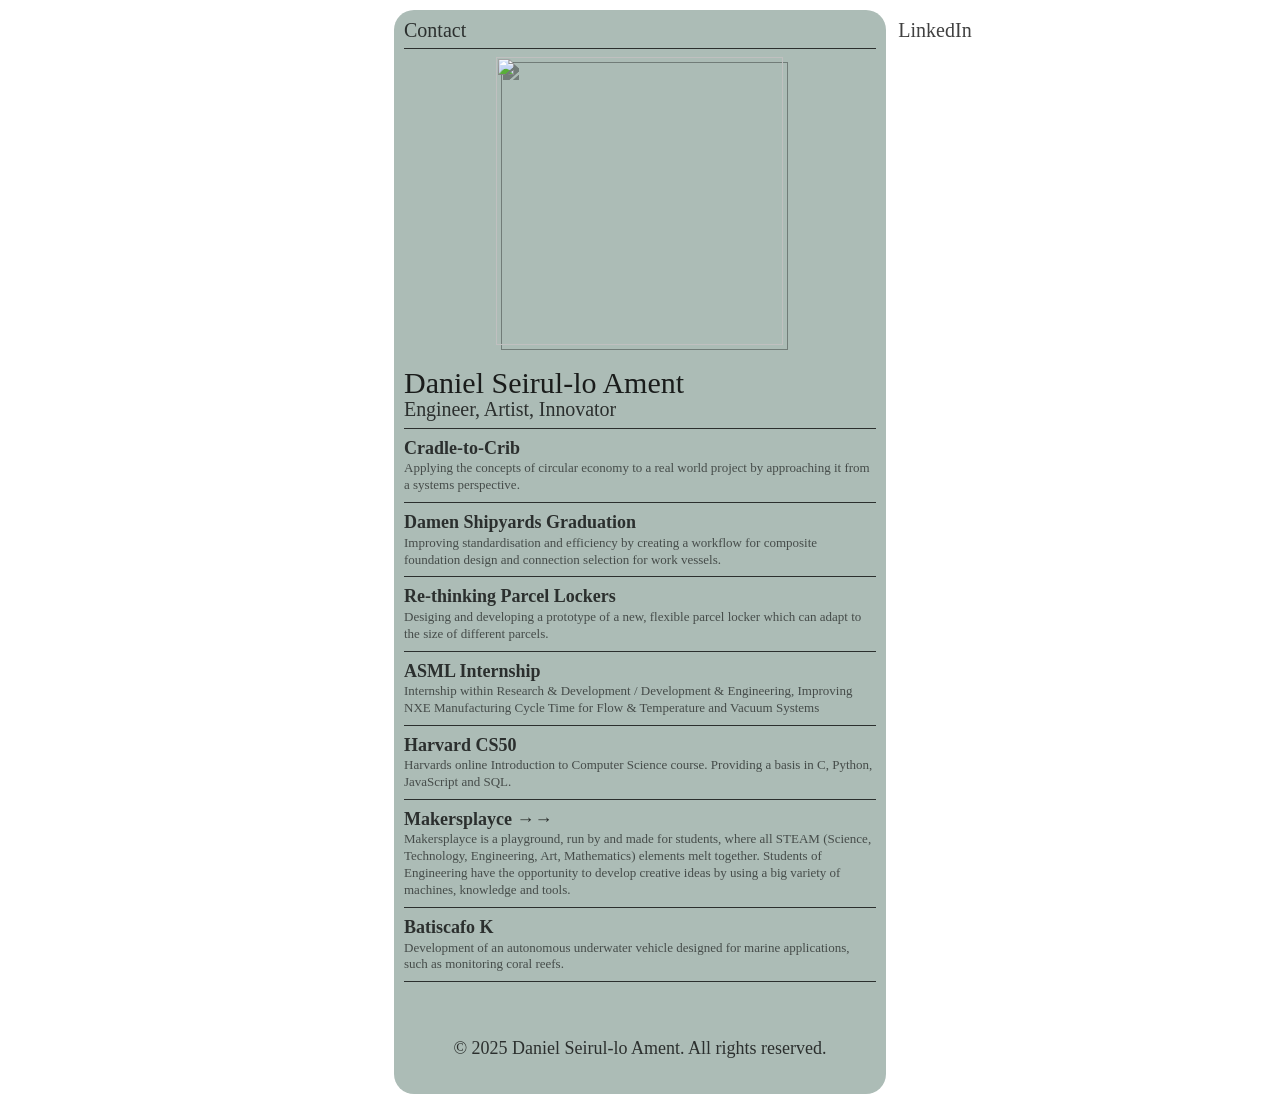
==== index.html @ fb80e464 "Lay-out update index.html" ====
<!DOCTYPE html>
<html class="" style="--base-size: 10.010880175781251px; --viewport-height: 695px;"><head><meta http-equiv="Content-Type" content="text/html; charset=UTF-8">
		
		<meta name="viewport" content="width=device-width, initial-scale=1, shrink-to-fit=no">

		
			<title>Daniel | Portfolio</title>
			<script>window.__PRELOADED_STATE__={"structure":{"byParent":{"root":[]},"bySort":{},"indexById":{},"liveIndexes":{}},"site":{"id":2708085,"direct_link":"https://9815761.cargo.site","display_url":"9815761.cargo.site","favicon_url":"https://freight.cargo.site/t/original/i/S2173356272952419895453942137209/download.ico","site_url":"9815761","domain":null,"domain_active":false,"domain_pending":false,"website_title":"Daniel | Portfolio","has_site_description":true,"site_description":"Daniel Seirul-Lo Ament | Portfolio","is_template":false,"access_level":"private"},"pages":{"byId":{}},"sets":{"byId":{}},"media":{"data":[]},"css":{},"siteDesign":{"images":{},"quick_view":{},"site":{"enableColorFilter":false,"enableHomeLinkActiveStates":false},"cart":{"theme":"light"},"contact_form":{"theme":"light"}},"frontendState":{"hasSiteModel":true,"hasScaffolding":true,"hasSiteDesign":true,"hasSiteCSS":true,"hasShopModel":false,"hasSitePackage":true,"quickView":{"mode":"default","inited":false,"autoScrolling":false,"elementArray":false,"activeIndex":0,"startingIndex":0},"contactForm":{"transition":false,"inited":false},"adminMode":false,"inAdminFrame":false,"renderedPages":[],"networkErrors":[],"pageNotFound":false,"fontsLoaded":[],"deviceType":"mouse","hostname":"9815761.cargo.site"},"commerce":{"products":{},"cart":{},"shop":{}}}</script>
			<meta name="robots" content="noindex">

		<link rel="stylesheet" type="text/css" href="./Daniel _ Portfolio_files/cargo-static.css">
		<link rel="stylesheet" type="text/css" href="./Daniel _ Portfolio_files/index.css">
		<script>!function(){function e(e,o,t){!1===e.prototype.hasOwnProperty(name)&&(e.prototype[o]=t)}e(Node,"saveable",!1),e(Node,"setSaveable",function(e){return this.saveable=e,this}),e(Node,"isSaveable",function(){return this.saveable}),Node.prototype.persistCloneNode=function(){var s=function(e,o,t){for(var i=0;i<e.childNodes.length;i++)t(e.childNodes[i],o.childNodes[i]),0<e.childNodes[i].childNodes.length&&s(e.childNodes[i],o.childNodes[i],t)},e=Node.prototype.cloneNode.apply(this,arguments);return this.isSaveable&&!0===this.isSaveable()&&e.setSaveable(!0),0<this.childNodes.length&&s(this,e,function(e,o){e.isSaveable&&!0===e.isSaveable()&&o.setSaveable(!0)}),e},this.core={markAsEditable:function(e){}}}(window.CargoEditor=window.CargoEditor||{});</script>
	
			<link rel="icon" href="https://freight.cargo.site/t/original/i/S2173356272952419895453942137209/download.ico" sizes="any">
			
			
			
			<link rel="stylesheet" type="text/css" href="./Daniel _ Portfolio_files/css" media="all"><style>[data-backdrop="polygon_engine"].backdrop > div {
    will-change: opacity;
    opacity: 0;
    position: absolute;
    top: 0;
    left: 0;
    width: 100%;
    height: 100%;
}</style></head>
	<body style="" class="f-f home">
		<script src="./Daniel _ Portfolio_files/index.js.download" async="" type="module"></script>
	


<div style="position: fixed; top: 0;left: 0;z-index: -99; visibility: hidden; height: 100svh;" tabindex="-1" aria-hidden="true"></div><div style="position: fixed; top: 0;left: 0;z-index: -99; visibility: hidden; height: 100vh;" tabindex="-1" aria-hidden="true"></div><customhtml></customhtml><style>html {
	--mobile-scale: 1.16;
	--mobile-padding-offset: 3.26;
}

body {
	--swatch-1: rgba(0, 0, 0, 0.85);
	--swatch-2: rgba(0, 0, 0, 0.75);
	--swatch-3: rgba(0, 0, 0, 0.6);
	--swatch-4: rgba(0, 0, 0, 0.4);
    --swatch-5: rgba(0, 0, 0, 0.25);
	--swatch-6: #b3bebb;
}

body.mobile {
}

a:active,
.linked:active,
.zoomable::part(media):active {
	opacity: 0.7;
}

.page a.active {
	text-decoration: underline;
}

sub {
	position: relative;
	vertical-align: baseline;
	top: 0.3em;
}

sup {
	position: relative;
	vertical-align: baseline;
	top: -0.4em;
}

.small-caps {
	font-variant: small-caps;
    text-transform: lowercase;
    font-variant-numeric: oldstyle-nums;
}

ol {
	margin: 0;
	padding: 0 0 0 2.5em;
    font-variant-numeric: oldstyle-nums;
}

ul {
	margin: 0;
	padding: 0 0 0 2.0em;
}

ul.lineated {
	margin: 0;
	padding: 0;
	list-style-type: none;
	margin: 0 0 0 3em;
	text-indent: -3em;
}

li::marker {
    font-variant-numeric: oldstyle-nums;
}

blockquote {
	margin: 0;
	padding: 0 0 0 2em;
}

hr {
	background: rgba(0, 0, 0, 0.75);
	border: 0;
	height: 1px;
	display: block;
    margin-top: 0.8rem;
    margin-bottom: .8rem;
}

.content {
	border-color: rgba(0,0,0,.85);
}

.mobile .content {
	border: 0;
	margin: 0;
}

bodycopy {
	font-size: 1.8rem;
	font-weight: 350;
	color: rgba(0, 0, 0, 0.75);
	font-family: "Favorit Variable";
	font-style: normal;
	line-height: 1.3;
	letter-spacing: 0;
	display: block;
    font-variant-numeric: oldstyle-nums;
	font-variation-settings: 'slnt' 0;
}

.mobile bodycopy {
	font-size: 2.00rem;
}

bodycopy a {
	color: rgba(0, 0, 0, 0.75);
	text-decoration: none;
}

bodycopy a:hover {
}

h1 {
	font-family: "Favorit Variable";
	font-style: normal;
	font-weight: 400;
	margin: 0;
	font-size: 3.00rem;
	line-height: 1;
	color: rgba(0, 0, 0, 0.85);
	letter-spacing: 0;
	font-variation-settings: 'slnt' 0;
}

h1 a {
	color: rgba(0, 0, 0, 0.85);
	text-decoration: none;
}

h1 a:hover {
}

h2 {
	font-family: "Favorit Variable";
	font-style: normal;
	font-weight: 300;
	margin: 0;
	color: rgba(0, 0, 0, 0.75);
	font-size: 2.00rem;
	line-height: 1.1;
	letter-spacing: -0.003em;
	font-variation-settings: 'slnt' -12;
}

h2 a {
	color: rgba(0, 0, 0, 0.75);
	text-decoration: none;
}

h2 a:hover {
}

.caption {
	font-size: 1.3rem;
	font-weight: 300;
	color: rgba(0, 0, 0, 0.6);
	font-family: "Favorit Variable";
	font-style: normal;
	line-height: 1.3;
	letter-spacing: 0;
	display: block;
	font-variation-settings: 'slnt' 0;
}

.mobile .caption {
	font-size: 1.15rem;
}

.caption a {
	color: rgba(0, 0, 0, 0.6);
	text-decoration: none;
}

.caption a:hover {
}

media-item .caption {
	margin-top: .5em;
}

gallery-grid .caption,
gallery-columnized .caption,
gallery-justify .caption {
	margin-bottom: 2em;
}

[thumbnail-index] .caption {
	text-align: center;
}

[thumbnail-index] .caption .tags {
	margin-top: 0.25em;
}

.links {
	--text-style: "Links";
	font-family: "Favorit Variable";
	font-style: normal;
	font-weight: 500;
	color: rgba(0, 0, 0, 0.75);
	font-size: 2rem;
	line-height: 1;
	letter-spacing: 0;
	font-variation-settings: 'slnt' 0;
	display: block;
}

.links a {
	color: rgba(0, 0, 0, 0.75);
	text-decoration: none;
}

.links a:hover {
	
}

.page {
	justify-content: center;
	min-height: var(--viewport-height);
}

.page-content {
	padding: 1rem;
	text-align: left;
	background-color: #b3bebb;
	align-items: flex-start;
}

.mobile [id] .page-layout {
	max-width: 100%;
	padding: 0;
}

.mobile [id] .page-content {
	border: 0;
	border-radius: 0;
}

.page-layout {
	align-items: flex-start;
	max-width: 40%;
	padding: 1.0rem;
}

media-item::part(media) {
	border: 0;
	padding: 0;
}

.quick-view {
	height: 100%;
	width: 100%;
	padding: 3rem;
	margin-top: auto;
	margin-right: auto;
	margin-bottom: auto;
	margin-left: auto;
}

.quick-view-background {
	background-color: #ffffff;
}

.quick-view .caption {
	color: rgba(255, 255, 255, 1.0);
	padding: 20px 0;
	text-align: center;
	transition: 100ms opacity ease-in-out;
	position: absolute;
	bottom: 0;
	left: 0;
	right: 0;
}

.quick-view .caption-background {
	padding: 0.5rem 1rem;
	display: inline-block;
	background: rgba(0, 0, 0, 0.5);
	border-radius: .5rem;
	text-align: left;
	max-width: 50rem;
}

.mobile .quick-view {
	width: 100%;
	height: 100%;
	margin: 0;
	padding: 10px;
}

.mobile .quick-view .caption {
	padding: 10px 0;
}

.text {
	--text-style: "title";
	font-size: 1.8rem;
	font-weight: 700;
	color: rgba(0, 0, 0, 0.75);
	font-family: "Favorit Variable";
	font-style: normal;
	line-height: 1.3;
	letter-spacing: 0;
	display: block;
	font-variant-numeric: oldstyle-nums;
	font-variation-settings: 'slnt' 0;
}

.mobile .text {
	font-size: 2.00rem;
}

.text a {
	color: rgba(0, 0, 0, 0.75);
	text-decoration: none;
}

.text a:hover {
	
}

.mobile .quick-view .caption-background {
	max-width: 100vw;
}

::part(slideshow-nav) {
	--button-size: 30px;
	--button-inset: 20px;
	--button-icon-color: rgba(255, 255, 255, 0.9);
	--button-icon-stroke-width: 1.5px;
	--button-icon-stroke-linecap: none;
	--button-background-color: rgba(87, 87, 87, 0.35);
	--button-background-radius: 50%;
	--button-active-opacity: 0.7;
}

gallery-slideshow::part(slideshow-nav) {
	--button-inset: 15px;
}

.quick-view::part(slideshow-nav) {
}

.wallpaper-slideshow::part(slideshow-nav) {
}

.mobile ::part(slideshow-nav) {
	--button-inset: 10px;
}

.mobile .quick-view::part(slideshow-nav) {
	--button-inset: 25px;
}

shop-product {
	font-size: 1.2rem;
	max-width: 22rem;
	font-family: "Diatype Variable";
	font-style: normal;
	font-weight: 400;
	font-variation-settings: 'slnt' 0, 'MONO' 0;
	letter-spacing: 0em;
	margin-bottom: 1em;
}

shop-product::part(price) {
	color: rgba(0, 0, 0, 0.75);
	line-height: 1.1;
	margin-bottom: 0.5em;
}

shop-product::part(dropdown) {
	width: 100%;
	color: rgba(0, 0, 0, 0.85);
	border: 1px solid rgba(0, 0, 0, 0.2);
	background-color: rgba(255, 255, 255, 0.0);
	background-image: url(https://static.cargo.site/assets/images/select-line-arrows.svg);
	background-repeat: no-repeat;
	background-position: top 0em right .1em;
	line-height: 1.2;
	padding: 0.58em 2em 0.55em 0.9em;
	border-radius: 10em;
	margin-bottom: 0.5em;
}

shop-product::part(button) {
	background: rgba(0, 0, 0, 0.15);
	color: rgba(0, 0, 0, 0.75);
	text-align: left;
	line-height: normal;
	padding: 0.5em 1em;
	cursor: pointer;
	border-radius: 10em;
}

shop-product::part(button):active {
	opacity: .7;
}

audio-player {
	--text-color: rgba(0, 0, 0, 0.85);
	--text-padding: 0 1.2em 0 1.0em;
	--background-color: rgba(255, 255, 255, 0);
	--buffer-background-color: rgba(0, 0, 0, 0.03);
	--progress-background-color: rgba(0, 0, 0, 0.075);
	--border-lines: 1px solid rgba(0, 0, 0, 0.2);
	font-size: 1.2rem;
	width: 32rem;
	height: 2.75em;
	font-family: "Diatype Variable";
	font-style: normal;
	font-weight: 400;
	font-variation-settings: 'slnt' 0, 'MONO' 0;
	line-height: normal;
	letter-spacing: 0em;
	margin-bottom: 0.5em;
	border-radius: 10em;
}

audio-player::part(button) {
	--icon-color: rgba(0, 0, 0, 0.85);
	--icon-size: 32%;
	--play-text: '';
	--pause-text: '';
	width: 3.15em;
	display: inline-flex;
	justify-content: center;
	cursor: pointer;
}

audio-player::part(play-icon) {
	padding-left: 0.6em;
}

audio-player::part(pause-icon) {
	padding-left: 0.4em;
}

audio-player::part(progress-indicator) {
	border-right: 1px solid rgba(0, 0, 0, 0);
	height: 100%;
	cursor: ew-resize;
}

audio-player::part(separator) {
	border-right: var(--border-lines);
}

body.mobile audio-player {
	max-width: 100%;
}</style><style id="mobile-offset-styles"></style><style id="text-style-font-sizes">bodycopy {--font-size: 1.8rem;}
bodycopy, bodycopy * {font-size: calc(var(--font-scale) * var(--font-size));}
.mobile bodycopy {--font-size: 2rem;}
.mobile bodycopy {font-size: calc(var(--font-scale) * var(--font-size));}
h1 {--font-size: 3rem;}
h1 {font-size: calc(var(--font-scale) * var(--font-size));}
h2 {--font-size: 2rem;}
h2 {font-size: calc(var(--font-scale) * var(--font-size));}
.caption {--font-size: 1.3rem;}
.caption {font-size: calc(var(--font-scale) * var(--font-size));}
.mobile .caption {--font-size: 1.15rem;}
.mobile .caption {font-size: calc(var(--font-scale) * var(--font-size));}
.links {--font-size: 2rem;}
.links {font-size: calc(var(--font-scale) * var(--font-size));}
.text {--font-size: 1.8rem;}
.text {font-size: calc(var(--font-scale) * var(--font-size));}
.mobile .text {--font-size: 2rem;}
.mobile .text {font-size: calc(var(--font-scale) * var(--font-size));}
shop-product {--font-size: 1.2rem;}
shop-product {font-size: calc(var(--font-scale) * var(--font-size));}
audio-player {--font-size: 1.2rem;}
audio-player {font-size: calc(var(--font-scale) * var(--font-size));}
</style><style id="link-styles">a.caption { color: rgba(0, 0, 0, 0.6); text-decoration: none; } a:hover.caption {  } a.links { color: rgba(0, 0, 0, 0.75); text-decoration: none; } a:hover.links {  } a.text { color: rgba(0, 0, 0, 0.75); text-decoration: none; } a:hover.text {  } </style><style id="font-feature-settings-styles"></style><div class="content"><div class="pages" style="margin-top: 0px; margin-bottom: 0px;"><div id="Y1912964742" page-url="link-page" class="page" style="--pin-padding-top: 0px; --pin-padding-bottom: 0px;"><div class="backdrop "><div class="backdrop-contents visible inside loaded" style="--backdrop-width: 1519.1875px; --backdrop-height: 955.8125px;"><div data-backdrop="polygon_engine"><canvas class="canvas_polygon_engine" id="polygon_5" width="3038" height="1390" style="width: 1519px; height: 695px;"></canvas></div></div></div><a id="link-page"></a><div class="page-layout"><div class="page-content"><bodycopy style="--fit-height: 654.9564px; --resize-parent-width: 567px;"><column-set gutter="2rem" mobile-stack="false"><template shadowrootmode="open"><style id="uses-host">
			:host(span){
				display: inline-block;
			}

			:host {
				position: relative;
				transform-origin: center center;
				transform: var(--base-translate, translate(0)) ;
				
			}

			
			</style><style>
						:host{
							visibility: visible;
			 				--columns-gutter: 20px;
							margin-top: calc(var(--gutter-expand, 0) * 20px);
		
							width: 100%;
							position: relative;
							contain: layout;
							clear: both;							

							
									display: flex;
								    align-items: stretch;
								    justify-content: flex-start;							
									flex-direction: row;
									flex-wrap: nowrap;							
								
						}
		
					</style><style>
		
						::slotted(column-unit:not(:last-child)) {
						    margin-right: 20px;
						}
		
						::slotted(column-unit) {
							display: block;
							word-wrap: break-word;
							position: relative;
						    max-width: 100%;   
						    flex-grow: 0;
						    flex-shrink: 0;
						    flex-basis: var(--column-width);
						    width: var(--column-width);
						}
		
						::slotted(column-unit:last-child) {
						    flex-grow: 1;
						}
		
						::slotted(column-unit[slot="0"]) {
							--column-width: 274px;
							--resize-parent-width: 274px;
						}
				::slotted(column-unit[slot="1"]) {
							--column-width: 273.671875px;
							--resize-parent-width: 273.671875px;
						}				
					</style><div tabindex="-1" data-nosnippet="true" style="height: 0px; width: 100%; min-width: 100%; overflow: hidden; display: block; align-self: flex-start; visibility: hidden; pointer-events: none; box-sizing: border-box; z-index: -1; position: absolute; inset: 0px auto;"><div tabindex="-1" style="width: 100%;"></div><div tabindex="-1" style="width: 2rem;"></div></div><slot name="0"></slot><slot name="1"></slot></template><column-unit slot="0"><div style="text-align: left"><a class="links" href="mailto:mailto:d.seirulloament@gmail.com" rel="mailto">Contact</a></div></column-unit><column-unit slot="1"><div style="text-align: right"><span class="links"><a href="https://www.linkedin.com/in/daniel-seirullo-ament/" target="_blank">LinkedIn</a></span></div></column-unit></column-set><hr><div style="text-align: center">
<media-item class="" hash="N2156264058926029202793364308345" media-style="filter: drop-shadow(0.5rem 0.5rem 0.06rem rgba(0, 0, 0, 0.34)); will-change: filter;" scale="43.9%" uses="inline-part-styles"><template shadowrootmode="open"><style id="media-item">
:host {
	 
	
	display: inline-flex;
	vertical-align: bottom;
	flex-direction: column; 
	position: relative;

	width: var(--resize-parent-width, 100%);
	max-width: calc( ( ( var(--fit-height, 50vh) * 0.439 ) - 0px ) * ( 1 / 1 ) + 0px );
	
	transform-origin: center center;
	margin: 0;
	padding: 0;
	z-index: var(--z-index, initial);    
}
 :host, * {
	box-sizing: border-box;
}
a {
	cursor: inherit;
}





figure {
	flex-direction: column;
	position: relative;
	display: flex;
	width: 100%;
	margin: 0;
	padding: 0;
	z-index: 2;
}

::slotted(figcaption){
	-webkit-user-select: text;	
	user-select: text;
	width: 100%;
}

:host([image-fit="fit"]) {
	--object-fit: contain;
}
:host([image-fit="fill"]) {
	--object-fit: cover;
}
:host([image-fit="stretch"]) {
	--object-fit: fill;
}

[part*="media"],
[part*="video"],
[part*="poster"] {
	object-fit: var(--object-fit, cover);
}

[part*="media"]:-webkit-full-screen,
[part*="media"]:fullscreen,
[part*="video"]:-webkit-full-screen,
[part*="video"]:fullscreen {
	object-fit: contain!important;
}


.sizing-frame {
	display: block;
	width: 100%;
	flex-grow: 1;
	height: 0;
	padding-bottom: var(--frame-padding, 100%);
	position: relative;
}

.frame {
	display:contents;
}

/* for images and custom media */
::slotted([slot="custom-media"]),
[part*="media"] {
	object-position: center center;
	display: block;
	margin: 0;
	width: 100%;
	min-width: 100%;
	min-height: 100%;
	height: 100%;
	position: absolute;
	overflow: clip;
	overflow-clip-margin: content-box;
	inset: 0;
}

/*
	for URL fileType and default setup for iframe-videos
*/
iframe {
	opacity: 0;
	pointer-events: auto;
}

iframe.loaded {
	opacity: 1;
}

/* enable proper padding cropping for videos, in most scenarios */
.video-player-crop {
	all: inherit;
	filter: unset;
	will-change: unset;
	width: unset;
	height: unset;
	padding: 0;
	border-left-width: 0px;
	border-right-width: 0px;
	border-top-width: 0px;
	border-bottom-width: 0px;
	top: 0px;
	left: 0px;
	right: 0px;
	bottom: 0px;

	min-width: unset;
	min-height: unset;

	margin: auto;
	border-color: transparent;
	background: transparent;
}

/* for video filetype */
[part*="video"], [part*="poster"] {
	object-position: 50% 50%;	
	display: block;
	margin: 0;
	width: 100%;
	height: 100%;
	position: absolute;
	inset: 0;
}

[part*="video"] iframe[part*="iframe"] {
	opacity: 1;
}

[part*="poster"] {
	object-fit: cover;
	z-index: 2;
	opacity: 0;
}
	
[part*="poster-stopped"]{
	opacity: 1;
}



[part*="media"].image-zoom {
	cursor: -webkit-zoom-in;
	cursor: -moz-zoom-in;
	cursor: zoom-in;
}	




				</style><style id="uses-host">
			:host(span){
				display: inline-block;
			}

			:host {
				position: relative;
				transform-origin: center center;
				transform: var(--base-translate, translate(0)) ;
				
			}

			
			</style><style>[part*="media"] { filter: drop-shadow(0.5rem 0.5rem 0.06rem rgba(0, 0, 0, 0.34))!important; will-change: filter!important; }</style><figure part="figure"><div part="frame" class="frame"><div class="sizing-frame" part="sizing-frame"><slot name="custom-media"><img crossorigin="" src="https://freight.cargo.site/w/600/h/600/q/75/i/N2156264058926029202793364308345/13-sqr.jpg" width="3481" height="3481" class="media " decoding="sync" part="media"></slot></div></div><slot name="caption"></slot></figure></template></media-item>
<br><br>

<div style="text-align: left">
<h1>Daniel Seirul-lo Ament</h1>
<h2>Engineer, Artist, Innovator</h2>

<hr><a class="text">Cradle-to-Crib</a>
<span class="caption">Applying the concepts of circular economy to a real world project by approaching it from a systems perspective.<br></span>
	
<hr><a class="text">Damen Shipyards Graduation</a>
<span class="caption">Improving standardisation and efficiency by creating a workflow for composite foundation design and connection selection for work vessels.<br></span>

<hr><a class="text">Re-thinking Parcel Lockers</a>
<span class="caption">Desiging and developing a prototype of a new, flexible parcel locker which can adapt to the size of different parcels.<br></span>

<hr><a class="text">ASML Internship</a>
<span class="caption">
Internship within Research &amp; Development / 
Development &amp; Engineering, Improving NXE 
Manufacturing Cycle Time for Flow &amp; 
Temperature and Vacuum Systems 
<br></span>

<hr><a class="text">Harvard CS50</a>
<span class="caption">Harvards online Introduction to Computer Science course. Providing a basis in C, Python, JavaScript and SQL.<br></span>

<hr><a class="text">Makersplayce →→</a>
<span class="caption">Makersplayce is a playground, run by and made for students, where all STEAM (Science, Technology, Engineering, Art, Mathematics) elements melt together. Students of Engineering have the opportunity to develop creative ideas by using a big variety of machines, knowledge and tools.
<br></span>

<hr><a class="text">Batiscafo K</a>
<span class="caption">Development of an autonomous underwater vehicle designed for marine applications, such as monitoring coral reefs.<br></span>

<hr><div style="text-align: center"><a target="_blank">
  
<br>
<br>


© 2025 Daniel Seirul-lo Ament. All rights reserved.</a></div><br></div></div></bodycopy></div></div><style>[id="Y1912964742"] .backdrop {
}

.mobile [id="Y1912964742"] .backdrop {
}

.mobile [id="Y1912964742"] .page-layout {
}

[id="Y1912964742"] .page-content {
	width: 100%;
	background-color: #acbcb6;
	border-width: 0rem;
	border-style: solid;
	border-radius: 2rem;
}

[id="Y1912964742"].page {
}</style><style id="mobile-offset-styles-Y1912964742"></style></div></div></div></body></html>
---- Daniel _ Portfolio_files/cargo-static.css ----
/*****************************
 * 
    Production / Development Notes:
 *
******************************/
/*  
* 
    Z Index Guide:
    Let's extend this guide with specific zones for different sub-sections within these
    I.E.: Interface Buttons: 1001–1010, Modals:  1011–1020;

    Zones:
    Zone 1: [0-999]  Elements within the Site (pins, etc...)
        1000-1010: Interface Areas:  <button-area> > <button>, <drop-area>, etc...
    Zone 2: [1000-2000]:  Interface that always goes above the site (alert modal, edit button, quick view modal, etc...)

*/

/* Hide scrollbar for Chrome, Safari and Opera */
/* Keep these selectors separate as some of the more "specific" pseudo-selectors don't support comma-separated selector names */
html.editing::-webkit-scrollbar {
    display: none !important;
}

body.editing::-webkit-scrollbar {
    display: none !important;
}

/* Hide scrollbar for IE, Edge and Firefox */
html.editing,
body.editing {
    -ms-overflow-style: none;
    /* IE and Edge */
    scrollbar-width: none;
    /* Firefox */
}

body.wf-initial-load *,
html.wf-initial-load * {
    color: transparent !important;
    -webkit-text-stroke: 0px transparent;
    text-stroke: 0 transparent;
    text-shadow: 0 0 transparent;
}

html.wf-initial-load hr {
    background: none !important;
}

/*****************************
    Frontend Interface
******************************/
body {
    --baseColor-accent: #FF0000;
    --baseColor-accent-rgb: 255, 0, 0;
    --baseColor-accent-reverse-rgb: 255, 255, 255;
}


/*****************************
	Resets / Browser Fixes
******************************/
* {
    -webkit-box-sizing: border-box;
    -moz-box-sizing: border-box;
    box-sizing: border-box;
}

:focus {
    outline: 0;
}

select,
select * {
    text-rendering: auto !important;
}


/*****************************
	Body / Custom HTML
******************************/
html,
body {
    min-height: var(--viewport-height, 100vh);
    margin: 0;
    padding: 0;
}

html {
    --mobile-scale: 1;
    font-size: var(--base-size);
    touch-action: manipulation;

    position: relative;
    background-color: rgb(255, 255, 255);
}


html.mobile {
    font-size: calc(var(--base-size) * var(--mobile-scale));
}

body {
    -moz-osx-font-smoothing: grayscale;
    -webkit-font-smoothing: antialiased;
    -webkit-text-size-adjust: none;
    display: flex;
    flex-direction: column;
    width: 100%;
    min-height: var(--viewport-height, 100vh);
    justify-content: flex-start;
    margin: 0;
    padding: 0;
    background-color: #fff;
}

body.no-scroll {
    overflow: hidden;
}

customhtml>* {
    position: relative;
    z-index: 10;
}






/*****************************
	Site Content
******************************/

.page a.active,
bodycopy * a {
    text-decoration-color: unset;
    -webkit-text-decoration-color: unset;
}

.content {
    display: flex;
    flex-direction: column;
    align-items: flex-start;
    justify-content: flex-start;
    min-height: 100%;
    position: relative;
    flex-grow: 1;
    border-color: transparent;
    border-width: 0;
    /*    width: 100%;*/
}

.pages {
    width: 100%;
    flex: 1 0 auto;
}

@supports (height: 100svh) {

    .page.stacked-page {
        --viewport-height: 100svh;
    }

    .page.stacked-page + .page.stacked-page {
        --viewport-height: 100vh;
    }

}


.overlay-content {
    mix-blend-mode: var(--overlay-mix, normal);
}

.page {
    --split-backdrop-height: calc(var(--viewport-height) / 2);
    --split-content-height: calc(var(--viewport-height) - var(--split-backdrop-height));
    position: relative;
    display: flex;
    justify-content: center;
    flex-wrap: nowrap;
    flex-direction: row;
    max-width: 100%;
    width: 100%;
    flex: 0;
    mix-blend-mode: var(--page-mix, normal);
}

.page.has-backdrop-filter {
    background-color: rgba(0,0,0,0.01);
    backdrop-filter: var(--page-backdrop-filter, none);
    -webkit-backdrop-filter: var(--page-backdrop-filter, none);  
}

.overlay-content .page {
    mix-blend-mode: unset;
}

.mobile .page {
    flex-wrap: wrap;
}

.page.overlay {
    position: absolute;
}

.page.pinned-top,
.page.pinned-bottom {
    flex: 0;
    z-index: 2;
    left: 0;
    right: 0;
}

/* Temporary fix for bottom pins not rendering in safari */
.page.pinned-bottom {
    transform: unset;
}
.page.pinned-bottom.loading {
	will-change: transform;
    transform: translate(0,0,0);
}

.page.pinned-top {
    top: 0;
}

.page.pinned-bottom {
    bottom: 0;
}

.page.fixed {
    position: fixed;
    max-height:var(--viewport-height, 100vh);
    /*    overflow: hidden;*/
}

.page.fixed .page-layout {
    max-height:var(--viewport-height, 100vh);
}

/* Pins that exceed the height of the viewport allow scroll */
.page.fixed.allow-scroll .page-content {
    max-height: var(--viewport-height, 100vh);

    scrollbar-width: none;
    /* Firefox */
    -ms-overflow-style: none;
    /* IE 10+ */
    -webkit-overflow-scrolling: touch;

    overflow-y: auto;
    overflow-x: hidden;
    /*pointer-events: auto;*/
}

.page.fixed.allow-scroll .page-content {
    pointer-events: auto;
}

.page.fixed.allow-scroll .page-content::-webkit-scrollbar {
    width: 0;
    background: 0 0;
    display: none;
}

.page.overlay {
    position: absolute;
}

.page.overlay,
.page.overlay .page-layout,
.page.fixed,
.page.fixed .page-layout {
    pointer-events: none;
}

body.editing .page.overlay .page-content,
body.editing .page.overlay .page-content *,
body.editing .page.fixed .page-content,
body.editing .page.fixed .page-content *,
body.editing .page.fixed.allow-scroll .page-content,
body.editing .page.fixed.allow-scroll .page-content *,
body.editing .page:not([editing="true"]) {
    /*pointer-events: none;*/
    -moz-user-select: none;
    -webkit-user-select: none;
    -ms-user-select: none;
    user-select: none;
}

body.editing .page.overlay[editing="true"] .page-content,
body.editing .page.overlay[editing="true"] .page-content *,
body.editing .page.fixed[editing="true"] .page-content,
body.editing .page.fixed[editing="true"] .page-content *,
body.editing .page.fixed.allow-scroll[editing="true"] .page-content,
body.editing .page.fixed.allow-scroll[editing="true"] .page-content * {
    pointer-events: auto;
    -moz-user-select: auto;
    -webkit-user-select: auto;
    -ms-user-select: auto;
    user-select: auto;
}

/* re-associate pointer events with elements in overlay pinned pages */
.page.fixed .page-content bodycopy a,
.page.overlay .page-content bodycopy a,
.page.fixed .page-content bodycopy img,
.page.overlay .page-content bodycopy img,
.page.fixed .page-content bodycopy iframe,
.page.overlay .page-content bodycopy iframe,
.page.fixed .page-content bodycopy video,
.page.overlay .page-content bodycopy video,
.page.fixed .page-content bodycopy audio,
.page.overlay .page-content bodycopy audio,
.page.fixed .page-content bodycopy input,
.page.overlay .page-content bodycopy input,
.page.fixed .page-content bodycopy button,
.page.overlay .page-content bodycopy button,
.page.fixed .page-content bodycopy audio-player,
.page.overlay .page-content bodycopy audio-player,
.page.fixed .page-content bodycopy shop-product,
.page.overlay .page-content bodycopy shop-product,
.page.fixed .page-content bodycopy details,
.page.overlay .page-content bodycopy details,
.page.overlay .page-content bodycopy .linked,
.page.overlay .page-content bodycopy .zoomable,
.page.fixed .page-content bodycopy .linked,
.page.fixed .page-content bodycopy .zoomable {
    pointer-events: auto;
}

.page-layout {
    flex-grow: 1;
    position: relative;
    display: flex;
    flex-direction: row;
    align-items: flex-start;
    justify-content: flex-start;
    width: 0%;
    mix-blend-mode: var(--page-layout-mix, normal);
}

.page-content {
    display: flex;
    flex-direction: row;
    height: 100%;
    align-items: flex-start;
    border-color: transparent;
    border-width: 0;
    width: 100%;
    filter: var(--page-content-filter, none);
    -webkit-filter: var(--page-content-filter, none);
}

.page-content.has-content-backdrop-filter {
    backdrop-filter: var(--page-content-backdrop-filter, none);
    -webkit-backdrop-filter: var(--page-content-backdrop-filter, none);
}

.page-content.has-content-backdrop-filter:has(.empty-editor)::before {
    content: ' ';
    display: block;
    height: 1px;
    width: 1px;
    overflow: hidden;
    position: absolute;
    top: 0;
    left: 0;
    background: rgba(0,0,0,0.01);
}


.page.accepts-pointer-events *,
.page-content.accepts-pointer-events,
.page-content.accepts-pointer-events * {
    pointer-events: auto;
}

/* position types for pins */
[position="fixed"] {
    position: fixed;
    overflow-y: auto;
    overflow-x: hidden;
    max-height: 100vh;
    pointer-events: none;
}

[position="fixed"] bodycopy {
    pointer-events: auto;
}

[position="absolute"] {
    position: absolute;
}

[position="relative"] {
    position: relative;
}

.top-pins [position="fixed"],
.top-pins [position="absolute"] {
    top: 0;
    left: 0;
    right: 0;
    z-index: 999;
}

.bottom-pins [position="fixed"],
.bottom-pins [position="absolute"] {
    bottom: 0;
    left: 0;
    right: 0;
    z-index: 999;
}

h1,
h2,
h3,
h4,
h5,
h6,
h7,
h8,
h9 {
    contain: layout;
}

.caption-background h1,
.caption-background h2,
.caption-background h3,
.caption-background h4,
.caption-background h5,
.caption-background h6,
.caption-background h7,
.caption-background h8,
.caption-background h9 {
    contain: none;
}

/*****************************
	Overlays
******************************/

.overlay-content {
    position: fixed;
    inset: 0;
    pointer-events: none;
    max-height: 100dvh;
    --viewport-height: 100dvh;
    overflow: auto;
}



body.has-scrollable-overlay .content media-item::part(iframe),
body.has-scrollable-overlay .content .behind-top-scrollable-overlay media-item::part(iframe){
    /* z-index needed because safari tends to not-ignore pointer-events on iframe */
    pointer-events:none;
    z-index:-1000;
}

body.has-scrollable-overlay .overlay-content.top-overlay media-item::part(iframe) {
    pointer-events: auto;
    z-index: unset;
}

.overlay-content::-webkit-scrollbar {
    display: none;
}

.overlay-content .page-layout {
    min-height: fit-content;
}

.overlay-content .page, .overlay-content .page-content, .overlay-content .page-layout {
    pointer-events: auto;
}

.overlay-content.is-passthrough-overlay .page,
.overlay-content.is-passthrough-overlay .page-layout {
    pointer-events: none;
}

.overlay-content.is-passthrough-overlay .page-content {
    pointer-events: auto;
}

.overlay-content.is-content-passthrough-overlay .page,
.overlay-content.is-content-passthrough-overlay .page-layout,
.overlay-content.is-content-passthrough-overlay .page-content,
.overlay-content.is-content-passthrough-overlay .page-content bodycopy {
    pointer-events: none;
}

.overlay-content.is-content-passthrough-overlay .page-content bodycopy > *:not(column-set),
.overlay-content.is-content-passthrough-overlay .page-content bodycopy column-unit * {
    pointer-events: auto;
}

body.editing .overlay-content .page[editing="true"] bodycopy,
body.editing .overlay-content .page[editing="true"] bodycopy > * {
    pointer-events: auto;
}


/* Overlay Animation */
.overlay-content.overlay-open.overlay-animating .page {
    will-change: opacity, background-color;
    animation: overlayOpen var(--overlay-open-duration) var(--overlay-open-easing, 'ease-in-out');
}

.overlay-content.overlay-open .page:has(.has-content-backdrop-filter):not(:has(.backdrop)) {
    will-change: background-color;
    animation: overlayOpenWithoutOpacity var(--overlay-open-duration) var(--overlay-open-easing, 'ease-in-out');
}

.overlay-content.overlay-close.overlay-animating .page {
    will-change: opacity, background-color;
    animation: overlayClose var(--overlay-close-duration) var(--overlay-close-easing, 'ease-in-out');
}

.overlay-content.overlay-close .page:has(.has-content-backdrop-filter):not(:has(.backdrop)) {
    will-change: background-color;
    animation: overlayCloseWithoutOpacity var(--overlay-close-duration) var(--overlay-close-easing, 'ease-in-out');
}

.overlay-content.overlay-open.overlay-animating .page-content {
    will-change: transform, clip-path;
    animation: overlayOpenContent var(--overlay-open-duration) var(--overlay-open-easing, 'ease-in-out');
}

.overlay-content.overlay-open.overlay-animating .page-content.has-content-backdrop-filter {
    will-change: transform, clip-path, opacity;
    animation: overlayOpenContent var(--overlay-open-duration) var(--overlay-open-easing, 'ease-in-out'), overlayOpenOpacity var(--overlay-open-duration) var(--overlay-open-easing, 'ease-in-out');
}

.overlay-content.overlay-close.overlay-animating .page-content {
    will-change: transform, clip-path;
    animation: overlayCloseContent var(--overlay-close-duration) var(--overlay-close-easing, 'ease-in-out');
}

.overlay-content.overlay-close.overlay-animating .page-content.has-content-backdrop-filter {
    will-change: transform, clip-path, opacity;
    animation: overlayCloseContent var(--overlay-close-duration) var(--overlay-close-easing, 'ease-in-out'), overlayCloseOpacity var(--overlay-close-duration) var(--overlay-close-easing, 'ease-in-out');
}

/* Overlay Keyframes */

@keyframes overlayOpen {
    from {
        opacity: var(--overlay-open-from-opacity, 1);
        background-color: var(--overlay-open-from-background-color, transparent);
    }
    to {
        opacity: 1;
    }
}

@keyframes overlayOpenWithoutOpacity {
    from {
        background-color: var(--overlay-open-from-background-color, transparent);
    }
}

@keyframes overlayOpenOpacity {
    from {
        opacity: var(--overlay-open-from-opacity, 1);
    }
    to {
        opacity: 1;
    }
}

@keyframes overlayOpenContent {
    from {
        transform: var(--overlay-open-content-from-transform, translate3d(0,0,0));
        clip-path: var(--overlay-open-content-from-clip-mask, inset(0% 0% 0% 0%));
    }
    to {
        transform: translate3d(0,0,0);
        clip-path: var(--overlay-open-content-to-clip-mask, inset(0% 0% 0% 0%));
    }
}

@keyframes overlayClose {
    to {
        opacity: var(--overlay-close-to-opacity, 1);
        background-color: var(--overlay-close-to-background-color, transparent);
    }
}

@keyframes overlayCloseWithoutOpacity {
    to {
        background-color: var(--overlay-close-to-background-color, transparent);
    }
}

@keyframes overlayCloseOpacity {
    to {
        opacity: var(--overlay-close-to-opacity, 1);
    }
}

@keyframes overlayCloseContent {
    from {
        transform: translate3d(0,0,0);
        clip-path: var(--overlay-close-content-from-clip-mask, inset(0% 0% 0% 0%));
    }
    to {
        transform: var(--overlay-close-content-to-transform, translate3d(0,0,0));
        clip-path: var(--overlay-close-content-to-clip-mask, inset(0% 0% 0% 0%));
    }
}

/*****************************
    Backdrops
******************************/

.backdrop {
    contain: layout;
}

.has-backdrop-filter .backdrop-contents::after {
    backdrop-filter: var(--page-backdrop-filter, none);
    -webkit-backdrop-filter: var(--page-backdrop-filter, none);
    position: absolute;
    width: 100%;
    height: 100%;
    content: '';
    inset: 0;
    z-index: 1;
    pointer-events: none;
}

.backdrop:not(.clip){
    -webkit-transform:translate(0px, 0px);    
}

.backdrop>.backdrop-contents {
    transition: opacity 0.5s ease-in-out;    
    opacity: 0;
    top: 0;
    bottom: 0;
    width: 100%;
    position: sticky;
    height: 100%;
    max-height: 100vh;
    overflow:hidden;
}

.backdrop-contents.loaded {
    opacity: 1;
}

.backdrop.clip .backdrop-contents.above,
.backdrop.clip .backdrop-contents.below {
    display: none;
}

.backdrop.clip .backdrop-contents {
    will-change: display, opacity, transform, clip-path;
}

.backdrop>.backdrop-contents [data-backdrop] {
    height: 100%;
}

.backdrop.clip {
    contain: none;
    overflow: hidden;
    clip-path: inset(0% 0% 0% 0%);
}

.clip>.backdrop-contents {
    height: calc( 100vh + 0.5px);    
    width: var(--backdrop-width, 100%);
    position: fixed;
}

.backdrop {
    flex-shrink: 0;
    width: 100%;
    order: 1;
    position: absolute;
    top: 0;
    left: 0;
    right: 0;
    bottom: 0;
}

/** acts like .page **/
.wallpaper-navigation {
    position: absolute;
    inset: var(--pin-padding-top, 0) 0 var(--pin-padding-bottom, 0) 0;
    z-index: 10;
    pointer-events: none !important;

    /** this emulates .page **/
    display: flex;
    justify-content: center;
    flex-wrap: wrap;
    flex-direction: row;
    max-width: 100%;
    width: 100%;
    flex: 0;
}

.wallpaper-navigation .page-content,
.wallpaper-navigation .page-layout {
    background: none;
    background-color: transparent;
    visibility: hidden;
}

.wallpaper-navigation .backdrop.clip {
    contain: none;
    overflow: hidden;
    clip-path: inset(0% 0% 0% 0%);
}

.wallpaper-navigation .backdrop.clip>.wallpaper-slideshow {
    position: fixed;
}

.wallpaper-navigation .wallpaper-slideshow {
    top: 0;
    bottom: 0;
    position: sticky;

    transform: translate3d(0, 0, 0);

    height: calc(100% + 0.5px);
    max-height: calc(var(--viewport-height, 100vh) + 0.5px);
}

/* Slideshow Navigation */

::part(slideshow-nav) {

    transition: opacity 222ms ease-in-out;
    pointer-events: none;

    -moz-user-select: none;
    -webkit-user-select: none;
    -ms-user-select: none;
    user-select: none;
    -webkit-tap-highlight-color: transparent;
    -webkit-touch-callout: none;

    --button-size: 30px;
    --button-inset: 20px;
    --button-icon-color: rgba(255, 255, 255, 0.9);
    --button-icon-scale: 1;
    --button-icon-stroke-width: 1.5px;
    --button-icon-stroke-linecap: butt;
    --button-background-color: rgba(87, 87, 87, 0.35);
    --button-background-radius: 50%;
    --button-active-opacity: 0.7;
}

::part(slideshow-nav-previous-button) {
    pointer-events: auto;
    cursor: pointer;
    position: absolute;
    top: 0;
    left: 0;
    bottom: 0;
}

::part(slideshow-nav-next-button) {
    pointer-events: auto;
    cursor: pointer;
    position: absolute;
    top: 0;
    right: 0;
    bottom: 0;
}

::part(slideshow-nav-close-button) {
    pointer-events: auto;
    cursor: pointer;
    position: absolute;
    top: 0;
    right: 0;
}

::part(slideshow-nav-prev) {

    position: absolute;

    top: 0;
    bottom: 0;
    left: var(--button-inset, 0px);

    margin: auto;

    width: 36px;
    height: 36px;
}

::part(slideshow-nav-next) {
    position: absolute;

    top: 0;
    bottom: 0;
    right: var(--button-inset, 0px);

    margin: auto;

    width: 36px;
    height: 36px;

    transform: scaleX(-1);
}

::part(slideshow-nav-close) {
    position: absolute;

    top: var(--button-inset, 0px);
    right: var(--button-inset, 0px);

    margin: auto;

    width: 36px;
    height: 36px;
}

::part(slideshow-nav-prev),
::part(slideshow-nav-next),
::part(slideshow-nav-close) {
    height: var(--button-size);
    width: var(--button-size);
}

::part(slideshow-nav-previous-button):active,
::part(slideshow-nav-next-button):active,
::part(slideshow-nav-close-button):active {
    opacity: var(--button-active-opacity, .7);
}

::part(slideshow-nav-background) {
    stroke: none !important;
    fill: var(--button-background-color);
    rx: var(--button-background-radius);
}

::part(slideshow-nav-arrow),
::part(slideshow-nav-x) {
    fill: none !important;
    stroke: var(--button-icon-color);
    stroke-width: var(--button-icon-stroke-width);
    stroke-linecap: var(--button-icon-stroke-linecap);

    transform: scale(var(--button-icon-scale));
    transform-origin: center;
}



/*****************************
    Page Content 
******************************/

bodycopy {
    display: block;
    contain: layout;    
    word-wrap: break-word;
    position: relative;
    max-width: 100%;
    width: 100%;
    -webkit-nbsp-mode: normal;
    --font-scale: 1;
}

bodycopy * {
    border-width: 0;
}

a {
    color: inherit;
}

a.image-link,
a.image-link:hover,
a.image-link:active,
a.icon-link,
a.icon-link:hover,
a.icon-link:active {
    border-bottom: none;
    text-decoration: none;
}

/* Admin links have no down state */
[contenteditable="true"] a:active,
[contenteditable="true"] .linked:active,
[contenteditable="true"] .zoomable:active {
    opacity: 1;
}

/*Strikethrough*/
s * {
    text-transform: inherit;
}

/* Fix for small tag inside of flex elements */
small {
    max-width: 100%;
    text-decoration: inherit;
}

b,
strong {
    font-weight: bolder;
}

.small-caps {
    font-variant: small-caps;
    text-transform: lowercase;
}

.no-wrap {
    white-space: nowrap;
}

a[rel="quick-view"] {
    /*    display: inline-block;*/
}

.page_background {
    position: absolute;
    top: 0;
    left: 0;
    width: 100%;
    height: 100%;
}


/** Media item **/

media-item::part(placeholder) {
    border: 1px solid rgba(0, 0, 0, 0.15) !important;
    overflow: hidden;
}

media-item::part(placeholder-svg) {
    background: #fff;
    display: block;
    width: 100%;
    height: 100%;
}

media-item::part(placeholder-line) {
    stroke: rgba(0, 0, 0, 0.10) !important;
}

media-item::part(placeholder-rect) {
    fill: rgba(0, 0, 0, .05);
    height: 100%;
    width: 100%;
}

media-item .caption.empty {
    display: none
}

.tag-separator:before {
    content: ', '
}

media-item[drag="true"]::part(media),
[contenteditable="true"] iframe {
    pointer-events: none;
}


column-set+* {
    --gutter-expand: 1;
}

gallery-grid+* {
    --gutter-expand: 1;
}

gallery-columnized+* {
    --gutter-expand: 1;
}

gallery-justify+* {
    --gutter-expand: 1;
}

media-item+* {
    --gutter-expand: 1;
}


column-unit>*:first-child {
    --gutter-expand: 0;
}

/*[thumbnail-index] figcaption,
[thumbnail-index] figcaption * {
    pointer-events:none!important;
}*/



/*****************************
    Marquee styles
******************************/

marquee-set h1,
marquee-set h2,
marquee-set h3,
marquee-set h4,
marquee-set h5,
marquee-set h6,
marquee-set h7,
marquee-set h8,
marquee-set h9 {
    vertical-align: text-bottom;
    display: inline-block;
}

marquee-set {
    pointer-events: auto;
}

/*****************************
	Image Galleries
******************************/
/* Slideshow gallery layout */
gallery-slideshow media-item figcaption.caption {
    display: var(--display-slideshow-captions, none);
    transform: var(--slideshow-caption-transform, translateX(0px));
    opacity: var(--slideshow-caption-opacity, 0);
    text-align: var(--slideshow-caption-align);
    transition-property: opacity;
    transition-duration: var(--slideshow-caption-transition-duration, 0.1s);

    will-change: opacity, transform;
    position: relative;
}


gallery-slideshow media-item::part(sizing-frame) {
    margin: auto 0;
    flex-grow: 0;
}

gallery-slideshow media-item::part(frame) {
    display: flex;
    flex-wrap: wrap;
    width: var(--item-width);
    height: var(--slide-height);
    align-content: var(--slideshow-vertical-align);
    align-self: var(--slideshow-horizontal-align);
}

/** overlay for flying objects **/
body > media-item[no-component] {
    all:unset!important;
    border:none!important;
    padding: 0!important;
    position: fixed!important;
    z-index: 5000!important;
    pointer-events:none!important;
    background:none!important;
    inset: 0!important;
    overflow: hidden!important;    
}



body.slideshow-scrub-dragging * {
    cursor: ew-resize !important;
}


button#edit.edit {
    appearance: none;
    -webkit-appearance: none;
    border: none;
    cursor: pointer;
    font-size: var(--fontSize-default);
    font-family: var(--fontFamily-default);
    padding: 0;
    text-align: left;
    white-space: nowrap;
    background: transparent;
    display: flex;
    margin: 0;
    border-radius: 3px 0 0 3px;

    pointer-events: auto;
    position: fixed;
    top: 50%;
    transform: translate(0, -50%);
    right: 400px;
    height: 36px;
    width: 12px;
    z-index: 999;
    cursor: pointer;
    background-color: rgba(140, 140, 140, .4);
    padding-left: 2px;
    margin-right: 5px;
    width: 20px;
    cursor: pointer;
    margin: 0;
    right: 0;
}

button#edit.edit:active {
    opacity: .7;
    user-select: none;
}

button#edit.edit svg {
    padding: 0;
    width: 16px;
    height: 36px;
    margin-left: 2px;
    opacity: 1;
}

button#edit.edit svg path {
    fill: #fff;
}


/*****************************
    QUICK VIEW
******************************/

.quick-view {
    --resize-parent-width: unset;
    width: 80%;
    height: 80%;
    margin-top: auto;
    margin-right: auto;
    margin-bottom: auto;
    margin-left: auto;
    padding: 5rem;
    padding-top: 5rem;
    padding-right: 5rem;
    padding-bottom: 5rem;
    padding-left: 5rem;

    display: flex;
    z-index: 5001;
    transform: translateZ(999px);
    position: fixed;

    top: 0;
    left: 0;
    right: 0;
    bottom: 0;

    /*margin: auto; specificty issue if this is included as a default */
    -webkit-text-size-adjust: 100%;
    -ms-touch-action: none;
    touch-action: none;
    line-height: initial;
    letter-spacing: initial;
}


.quick-view-frame {
    position: relative;
    display: flex;
    height: 100%;
    width: 100%;
}

.quick-view-content {
    height: 100%;
    width: auto;
}

.quick-view-background {
    backdrop-filter: var(--quick-view-backdrop-filter, none);
    -webkit-backdrop-filter: var(--quick-view-backdrop-filter, none);
    transition: backdrop-filter 0.2s ease;
}

.quick-view.nav {
    display: block;
    z-index: 5002;
    position: fixed;
    inset: 0;
    pointer-events: none;
    transform: translateZ(999px);
}

.quick-view::part(slideshow-nav) {
    transition: opacity 222ms ease-in-out;
    position: absolute;
    z-index: 99;
    inset: 0;
    pointer-events: none;
}

/*****************************
    PAGINATION
******************************/
.pagination-watcher {
    pointer-events: none;
    height: 1px;
    margin-top: -1px;
    width: 100%;
}

/*
 * Disable the browser's built in scroll anchoring which prevents
 * pages from jumping when content above the viewport changes height.
 * 
 * https://developer.mozilla.org/en-US/docs/Web/CSS/overflow-anchor/Guide_to_scroll_anchoring
 */

html,
body {
    overflow-anchor: none;
}

/*****************************
    COLOR FILTERS
******************************/

.colorfilter-color,
.colorfilter-base {
    position: absolute;
    inset: 0;
    pointer-events: none;
}

.colorfilter-color {
    z-index: 9995;
    display: block;
    background-color: var(--colorfilter-color, #FF0000);
    mix-blend-mode: var(--colorfilter-mix, lighten);
    opacity: var(--colorfilter-color-opacity, 0);
}

.colorfilter-base {
    display: block;
    backdrop-filter: grayscale(clamp(0, var(--colorfilter-grayscale, 0), var(--colorfilter-color-opacity, 0))) brightness(var(--colorfilter-brightness, 1)) contrast(var(--colorfilter-contrast, 1)) invert(var(--colorfilter-invert, 0));
    -webkit-backdrop-filter: grayscale(clamp(0, var(--colorfilter-grayscale, 0), var(--colorfilter-color-opacity, 0))) brightness(var(--colorfilter-brightness, 1)) contrast(var(--colorfilter-contrast, 1)) invert(var(--colorfilter-invert, 0));
    z-index: 9994;

}

#editor-overlay.safari,
.colorfilter-base.safari,
.colorfilter-color.safari,
#cargo-dotsite.safari {
    transform: translateZ(0px);
    animation: loopTranslate 0.5s steps(2, end) infinite;    
}

@keyframes loopTranslate {
    0% {
        transform: translateZ(0px);
    }
    50% {
        transform: translateZ(1px);
    }
    100% {
        transform: translateZ(0px);
    }
}

/*****************************
    FLYING OBJECTS
******************************/
.flying-object {
    position: fixed;
    top: 0;
    left: 0;
    width: 100vw;
    height: 100vh;
    z-index: 9999;
    overflow: hidden;
}

.flying-object media-item {
    position: fixed;
    top: 0;
    left: 0;
}

.flying-object,
.flying-object * {
    user-select: none;
    pointer-events: none !important;
}

/*****************************
    AUDIO PLAYER
******************************/

body.audio-player-dragging,
body.audio-player-dragging audio-player,
body.audio-player-dragging * {
    cursor: ew-resize;
}


audio-player[browser-default="true"] {

    padding: unset;
    margin: unset;
    outline: unset;
    background: unset;
    border: unset;
    transform: unset;
    height: unset;

    position: relative;
    display: inline-block;
}

audio-player::part(button) {
    background: transparent;
    cursor: pointer;
    flex-shrink: 0;
    align-items: center;
    justify-content: center;
    display: inline-flex;
    width: 0.7em;
    contain: layout;
}

audio-player::part(separator) {
    height: 100%;
}

audio-player::part(buffer) {
    height: 100%;
}

audio-player::part(time-bar) {
    height: 100%;
    display: flex;
    justify-content: space-between;
    align-content: center;
    margin: auto 0;
    width: 0%;
    flex-grow: 1;
    height: 100%;
}


audio-player::part(progress) {
    background: transparent;
    height: 100%;
}

audio-player::part(play-icon),
audio-player::part(pause-icon) {
    fill: currentColor;
    cursor: pointer;
    width: 100%;
    height: auto;
}

audio-player::part(label) {
    white-space: nowrap;
    overflow: hidden;
    text-overflow: ellipsis;
    pointer-events: none;
    user-select: none;
    margin: auto auto auto 0;
    flex: 0 3 auto;
    min-width: 0;
    width: 100%;
}

audio-player::part(total-time) {
    flex: 0 1 auto;
    margin: auto 0;
}

audio-player::part(current-time),
audio-player::part(play-text) {
    flex: 0 1 auto;
    margin: auto 0;
}

audio-player::part(stream-anim):before {
    content: 'Streaming';
}

audio-player::part(stream-anim) {
    user-select: none;
    margin: auto auto auto 0
}

audio-player::part(buffer),
audio-player::part(current-time),
audio-player::part(note-svg),
audio-player::part(play-text),
audio-player::part(separator),
audio-player::part(total-time) {
    user-select: none;
    pointer-events: none
}

audio-player::part(buffer),
audio-player::part(play-text),
audio-player::part(progress) {
    position: absolute;
}

audio-player::part(time-bar),
audio-player::part(button),
audio-player::part(current-time),
audio-player::part(note-icon),
audio-player::part(pause),
audio-player::part(play),
audio-player::part(total-time) {
    position: relative
}

audio-player::part(progress-indicator) {
    border: 1px solid currentColor;
    cursor: ew-resize;
    height: 100%;
    right: 0;
    position: absolute;
}

/*New Stuff*/

audio-player {
    border: var(--border-lines);
    margin-bottom: 0.5em;
    overflow: hidden;
}

audio-player::part(time-bar) {
    background: var(--background-color);
}

audio-player::part(label),
audio-player::part(current-time),
audio-player::part(total-time) {
    color: var(--text-color);
}

audio-player::part(play-icon),
audio-player::part(pause-icon) {
    fill: var(--icon-color, currentColor);
}

audio-player::part(separator) {
    width: 0px;
    background: none;
}

audio-player::part(buffer) {
    background: var(--buffer-background-color);
}

audio-player::part(progress) {
    background: var(--progress-background-color);
}

audio-player::part(progress-indicator) {
    border-top: 0;
    border-bottom: 0;
    border-left: 0;
    border-right-width: 2px;
}

audio-player::part(button) {
    height: 100%;
    display:inline-flex;
    align-self: center;    
    background: var(--background-color);
}

audio-player::part(button):after {
    color: var(--text-color);
}

audio-player[status="stopped"]::part(button):after,
audio-player:not([status])::part(button):after {
    content: var(--play-text);
}

audio-player[status="playing"]::part(button):after {
    content: var(--pause-text);
}

audio-player::part(play-icon),
audio-player::part(pause-icon) {
    height: var(--icon-size, 1em);
    width: auto;
}

audio-player::part(label),
audio-player::part(stream-anim),
audio-player::part(current-time),
audio-player::part(total-time) {
    padding: var(--text-padding);
}

/*****************************
    SHOP PRODUCT
******************************/

shop-product {
    font-size: 1.2rem;
    max-width: 22rem;
    width: 100%;
    position: relative;
    display: block;
}

shop-product::part(price) {
    line-height: 1.1;
    color: inherit;
    font-family: inherit;
    font-style: inherit;
    font-weight: inherit;
    font-size: inherit;
    letter-spacing: inherit;
}

shop-product::part(dropdown) {
    width: 100%;
    background: transparent;
    line-height: normal;
    color: inherit;
    font-family: inherit;
    font-style: inherit;
    font-weight: inherit;
    font-size: inherit;
    letter-spacing: inherit;
    white-space: nowrap;
    text-overflow: ellipsis;
    display: inline-block;
    -webkit-appearance: none;
    border: 0;
    outline: 0;
}

shop-product::part(button) {
    line-height: normal;
    cursor: pointer;
    display: inline-block;
    color: inherit;
    font-family: inherit;
    font-style: inherit;
    font-weight: inherit;
    font-size: inherit;
    letter-spacing: inherit;
    /* prevent text selection outside admin */
    -webkit-touch-callout: none;
    -webkit-user-select: none;
    user-select: none;
}

shop-product::part(button):active {
    opacity: 0.7;
}

/*****************************
    CART ITEM COUNTER
******************************/

a[rel="show-cart"][show-count]:after {
    counter-reset: variable var(--cart-item-count);
    content: " (" counter(variable) ")";
    display: var(--cart-item-count-display, none)
}

.cargodotsite {
    position: fixed;
    bottom: 1rem;
    right: 1.4rem;
    mix-blend-mode: difference;
    z-index: 9999;
    opacity: .2;
    cursor: pointer;
}

.mobile .cargodotsite {
    bottom: 0.4rem;
    right: 1rem;
}

.cargodotsite:active {
    opacity: .14;
}

.dl-duplicate {
    position: fixed;
    bottom: 1rem;
    right: 1.4rem;
    z-index: 9999;
    cursor: pointer;
}

.mobile .dl-duplicate {
    bottom: 0.4rem;
    right: 1rem;
}

.dl-duplicate:active {
    opacity: .7;
}
---- Daniel _ Portfolio_files/index.css ----
div.caution-processing{--processing-opacity: .08;position:absolute;inset:0;opacity:1;transition:opacity .3s ease;background-size:60px 60px;background-image:linear-gradient(45deg,rgba(255,255,255,var(--processing-opacity)) 25%,transparent 25%,transparent 50%,rgba(255,255,255,var(--processing-opacity)) 50%,rgba(255,255,255,var(--processing-opacity)) 75%,transparent 75%,transparent);animation:barberpole 1.2s linear infinite}div.caution-processing.default-border-radius{border-radius:var(--ui-button-border-radius)}div.caution-processing.accent{--processing-dark-opacity: .09;background-image:linear-gradient(45deg,rgba(255,255,255,var(--processing-dark-opacity)) 25%,transparent 25%,transparent 50%,rgba(255,255,255,var(--processing-dark-opacity)) 50%,rgba(255,255,255,var(--processing-dark-opacity)) 75%,transparent 75%,transparent)}div.caution-processing.publishing{--processing-dark-opacity: .08;background-image:linear-gradient(45deg,rgba(255,255,255,var(--processing-dark-opacity)) 25%,transparent 25%,transparent 50%,rgba(255,255,255,var(--processing-dark-opacity)) 50%,rgba(255,255,255,var(--processing-dark-opacity)) 75%,transparent 75%,transparent)}div.caution-processing.dark{--processing-dark-opacity: .08;background-image:linear-gradient(45deg,rgba(0,0,0,var(--processing-dark-opacity)) 25%,transparent 25%,transparent 50%,rgba(0,0,0,var(--processing-dark-opacity)) 50%,rgba(0,0,0,var(--processing-dark-opacity)) 75%,transparent 75%,transparent)}div.caution-processing.white-bg{--processing-dark-opacity: .03;background-image:linear-gradient(45deg,rgba(0,0,0,var(--processing-dark-opacity)) 25%,transparent 25%,transparent 50%,rgba(0,0,0,var(--processing-dark-opacity)) 50%,rgba(0,0,0,var(--processing-dark-opacity)) 75%,transparent 75%,transparent)}.dark div.caution-processing,.dark div.caution-processing.publishing{--processing-dark-opacity: .055;background-image:linear-gradient(45deg,rgba(0,0,0,var(--processing-dark-opacity)) 25%,transparent 25%,transparent 50%,rgba(0,0,0,var(--processing-dark-opacity)) 50%,rgba(0,0,0,var(--processing-dark-opacity)) 75%,transparent 75%,transparent)}.dark div.caution-processing.white-bg{--processing-opacity: .04;background-image:linear-gradient(45deg,rgba(255,255,255,var(--processing-opacity)) 25%,transparent 25%,transparent 50%,rgba(255,255,255,var(--processing-opacity)) 50%,rgba(255,255,255,var(--processing-opacity)) 75%,transparent 75%,transparent)}@keyframes barberpole{0%{background-position:120px 60px}to{background-position:0 0}}body.not-authorized{background-color:var(--baseColor-container)}body.mobile .login-options button.account{display:none!important}#login{--login-window-width: var(--ui-width-uiWindow);--login-input-height: 20px}#login.login-window{position:fixed;inset:0;background-color:#0006;z-index:999999!important;display:flex;align-items:center;justify-content:center;font-family:var(--fontFamily-default);--x1: .26;--y1: .27;--x2: .38;--y2: .925;--enter: cubic-bezier(var(--x1), var(--y1), var(--x2), var(--y2));--x1-r: calc(1 - var(--x2));--y1-r: calc(1 - var(--y2));--x2-r: calc(1 - var(--x1));--y2-r: calc(1 - var(--y1));--exit: cubic-bezier(var(--x1-r), var(--y1-r), var(--x2-r), var(--y2-r));opacity:0;transition:opacity .28s var(--enter)}#login.login-window.active{opacity:1;transition:opacity .28s var(--enter)}#login.login-window.active .login-modal{transform:translateY(0);opacity:1;transition:opacity .28s var(--enter),transform .28s var(--enter)}#login.login-window.active-immediate{opacity:1;transition:none}#login.login-window.active-immediate .login-modal{transform:translateY(0);opacity:1;transition:none}#login form{height:100%;display:flex;flex-direction:column;padding:var(--login-input-height) var(--ui-padding-uiWindow) var(--ui-padding-uiWindow) var(--ui-padding-uiWindow)}#login form button,#login form a{cursor:pointer;user-select:none;-webkit-touch-callout:none;-webkit-user-select:none;-khtml-user-select:none;-moz-user-select:none;-ms-user-select:none;background-color:transparent}#login form button:active,#login form a:active{opacity:var(--opacity-downstate-default)}#login form button.forgot,#login form a.forgot{display:inline-block;color:rgba(var(--baseColor-default-reverse-rgb),.5);fill:rgba(var(--baseColor-default-reverse-rgb),.5);margin:0 0 var(--ui-padding-default-vertical) 5px;font-family:var(--fontFamily-default);font-size:var(--fontSize-default);padding:0;border:none}#login form button.account,#login form a.account{display:inline-block;color:rgba(var(--baseColor-default-reverse-rgb),.5);fill:rgba(var(--baseColor-default-reverse-rgb),.5);margin:0 0 var(--ui-padding-default-vertical) 5px;font-family:var(--fontFamily-default);font-size:var(--fontSize-default);padding:0;border:none;text-decoration:none;line-height:normal}#login form button.login,#login form a.login{position:relative;background:rgba(var(--baseColor-accent-rgb),1);color:rgba(var(--baseColor-accent-reverse-rgb),1);fill:rgba(var(--baseColor-accent-reverse-rgb),1);font-size:var(--fontSize-default);font-family:var(--fontFamily-default);font-weight:500;justify-content:flex-start;line-height:1;flex:0 1 125px;text-align:left;padding:6.5px var(--ui-padding-default-horizontal) 7.5px;border-radius:var(--ui-button-border-radius);-webkit-appearance:none;border:none;white-space:nowrap;display:flex;min-height:28.5px}#login form .field-message{width:100%;height:var(--height-row);margin-left:auto;display:flex;justify-content:center;align-items:center}#login .login-header{padding:var(--ui-padding-uiWindow) 0;height:44px}#login .login-header .logo-box{width:40px;height:44px;position:absolute;left:0;top:0}#login .login-header .title{text-align:center;font-family:var(--fontFamily-default);font-size:17px;font-weight:400;line-height:.8;user-select:none;-webkit-touch-callout:none;-webkit-user-select:none;-khtml-user-select:none;-moz-user-select:none;-ms-user-select:none}#login .enter-email{width:85%;line-height:1.3;color:rgba(var(--baseColor-default-reverse-rgb),.6);position:relative;bottom:8.5px;flex:calc(var(--height-row) + 1px) 0;text-align:left;padding-top:1px;margin-bottom:6px;margin-left:5px;text-overflow:ellipsis;overflow:hidden;white-space:break-spaces;user-select:none;-webkit-touch-callout:none;-webkit-user-select:none;-khtml-user-select:none;-moz-user-select:none;-ms-user-select:none}#login .terms{display:inline-block;color:rgba(var(--baseColor-default-reverse-rgb),.5);fill:rgba(var(--baseColor-default-reverse-rgb),.5);margin:0 0 30px 5px;font-family:var(--fontFamily-default);font-size:var(--fontSize-small);padding:0;border:none;text-align:left;line-height:1.4}#login .terms a{color:rgba(var(--baseColor-default-reverse-rgb),.5);fill:rgba(var(--baseColor-default-reverse-rgb),.5);font-size:var(--fontSize-small);text-decoration:underline;text-decoration-color:rgba(var(--baseColor-default-reverse-rgb),.25)}#login .terms a:active{opacity:var(--opacity-downstate-default)}#login .login-options{flex:1 1;display:flex;flex-direction:row-reverse;justify-content:space-between;align-items:flex-end}#login .login-modal{background-color:var(--ui-background-container);width:400px;text-align:center;display:flex;flex-direction:column;align-items:stretch;box-shadow:var(--window-boxShadow-default);transform-origin:bottom center;transform:translateY(-15px);transition:opacity .28s var(--enter),transform .28s var(--enter);border-radius:var(--modalRadiusLarge);font-size:var(--fontSize-default);color:rgba(var(--baseColor-default-reverse-rgb),.85);line-height:var(--lineHeight-default);position:fixed;border-radius:var(--modalRadiusLarge-inner);letter-spacing:var(--account-manager-letter-spacing)}#login .login-modal .under-input-row{display:flex;justify-content:space-between;text-align:left;width:100%;padding-top:11px;padding-right:5px;margin-top:-1px}#login .login-modal .under-input-row .emoji{font-family:-apple-system,Segoe UI,Roboto,Oxygen,Ubuntu,Cantarell,Open Sans,Helvetica Neue,sans-serif}#login .login-modal:after{content:"";box-shadow:inset 0 0 0 1px rgba(var(--baseColor-default-reverse-rgb),.06);position:absolute;inset:-1px;pointer-events:none;border-radius:var(--modalRadiusLarge)}#login .input-fields{display:inline-grid;grid-auto-flow:row;grid-auto-rows:auto;grid-auto-columns:auto;grid-gap:var(--element-gap);align-content:flex-start;padding-bottom:30px;width:100%}#login .input-fields.new{padding-bottom:15px}#login .text-input{width:100%;height:var(--height-row);margin-left:auto;background:transparent;border-radius:var(--height-row)}#login .input{display:flex;flex:1 1;justify-content:center;align-items:center;margin-top:-6px}#login input{border:none;border-radius:var(--height-row);font-family:var(--fontFamily-default);font-size:var(--fontSize-default);line-height:calc(var(--ui-lineHeight-default) - .1);color:var(--ui-color-default);caret-color:var(--ui-color-default);background:var(--ui-background-default);width:100%;height:100%;margin:0;-webkit-font-smoothing:antialiased;white-space:nowrap;overflow:hidden;text-overflow:ellipsis;padding-top:calc(var(--ui-padding-default-vertical) - 0px);padding-bottom:calc(var(--ui-padding-default-vertical) + 1px);padding-left:calc(var(--ui-padding-default-horizontal) + 2px);padding-right:var(--ui-padding-default-horizontal)}#login input::-webkit-input-placeholder{color:rgba(var(--baseColor-default-reverse-rgb),.4);-webkit-text-fill-color:rgba(var(--baseColor-default-reverse-rgb),.4)}#login input:-webkit-autofill,#login input:-webkit-autofill:hover,#login input:-webkit-autofill:focus,#login input:-webkit-autofill:active{-webkit-box-shadow:0 0 0 30px var(--ui-background-default) inset!important;-webkit-text-fill-color:var(--ui-color-flat-reverse)!important;background:var(--ui-background-default)!important;background-clip:content-box!important}.dark #login .login-modal:after{box-shadow:none;border:1px solid var(--ui-window-border-background);inset:0}.mobile #login .login-modal{max-width:var(--ui-maxWidth-mobile)}.quick-view-background{background-color:#0000}.quick-view-has-mouse .quick-view-button--arrow--left,.quick-view-has-mouse .quick-view-button--arrow--right,.quick-view-ui{visibility:visible}.quick-view-minimal--dark .quick-view-top-menu-bar,.quick-view-button{background:0 0}.quick-view,.quick-view-bg,.quick-view-container,.quick-view-navigation,.quick-view-item--placeholder,.quick-view-zoom-wrap{-webkit-backface-visibility:hidden}.quick-view-button{cursor:pointer;opacity:1;-webkit-appearance:none;transition:opacity .2s;-webkit-box-shadow:none;box-shadow:none}.quick-view-bg,.quick-view-scroll-wrap,.quick-view-zoom-wrap{width:100%;position:absolute}.quick-view-navigation .quick-view-group .quick-view-button-close{margin:0}.quick-view-container,.quick-view-holder,.quick-view-zoom-wrap{position:absolute;inset:0}.quick-view-element--disabled{display:none!important}.quick-view{position:fixed;display:none;height:100%;width:100%;inset:0;margin:auto;-ms-touch-action:none;touch-action:none;-webkit-text-size-adjust:100%;line-height:initial;letter-spacing:initial;outline:0}.quick-view img{max-width:none}.quick-view-zoom-disabled .quick-view-item{cursor:default!important}.quick-view-animate_opacity{opacity:.001;-webkit-transition:opacity 333ms cubic-bezier(.4,0,.22,1);transition:opacity 333ms cubic-bezier(.4,0,.22,1)}.quick-view-open{display:block}.quick-view media-item{max-width:unset;min-width:unset}.quick-view-zoom-allowed .quick-view-item{cursor:-webkit-zoom-in;cursor:-moz-zoom-in;cursor:zoom-in}.quick-view-zoomed-in .quick-view-item{cursor:-webkit-grab;cursor:-moz-grab;cursor:grab}.quick-view-dragging .quick-view-item{cursor:-webkit-grabbing;cursor:-moz-grabbing;cursor:grabbing}.quick-view-bg{left:0;top:0;height:100%;opacity:0;transform:translateZ(0);will-change:opacity}.quick-view-scroll-wrap{left:0;top:0;height:100%}.quick-view-container,.quick-view-zoom-wrap{-ms-touch-action:none;touch-action:none}.quick-view-container,.quick-view-item{-webkit-user-select:none;-moz-user-select:none;-ms-user-select:none;user-select:none;-webkit-tap-highlight-color:transparent;-webkit-touch-callout:none}.quick-view-zoom-wrap{-webkit-transform-origin:left top;-ms-transform-origin:left top;transform-origin:left top;-webkit-transition:-webkit-transform 222ms cubic-bezier(.4,0,.22,1);transition:transform 222ms cubic-bezier(.4,0,.22,1)}.quick-view-bg{-webkit-transition:opacity 222ms cubic-bezier(.4,0,.22,1);transition:opacity 222ms cubic-bezier(.4,0,.22,1)}.quick-view-animated-in .quick-view-bg,.quick-view-animated-in .quick-view-zoom-wrap{-webkit-transition:none;transition:none}.quick-view-hide-overflow.quick-view,.quick-view-hide-overflow .quick-view-scroll-wrap{overflow:hidden}.quick-view-item{position:absolute;width:auto;height:auto;max-width:unset;top:0;left:0}.quick-view-item--placeholder--blank{background:#222}.quick-view-ie .quick-view-item{width:100%!important;height:auto!important;left:0;top:0}.quick-view-error-msg{position:absolute;left:0;top:50%;width:100%;text-align:center;font-size:14px;line-height:16px;margin-top:-8px;color:#ccc}.quick-view-error-msg a{color:#ccc;text-decoration:underline}.quick-view-error-msg{font-family:-apple-system,BlinkMacSystemFont,Segoe UI,Roboto,Oxygen,Ubuntu,Cantarell,Open Sans,Helvetica Neue,sans-serif}.quick-view.mouse-down .iframe-item{pointer-events:none!important}.quick-view-caption-positioner{position:absolute;pointer-events:none;inset:0}.quick-view-caption-wrapper{margin:auto;position:absolute;inset:auto 0 0}.quick-view-horizontal-align-left .quick-view-caption-wrapper{margin-left:0}.quick-view-horizontal-align-right .quick-view-caption-wrapper{margin-right:0}.quick-view-horizontal-align-left [data-quick-view-caption]{text-align:left}.quick-view-horizontal-align-right [data-quick-view-caption]{text-align:right}.quick-view .caption{transition:.1s opacity ease-in-out}.quick-view .caption>*{display:inline-block}.quick-view .caption *{pointer-events:auto;color:inherit}.quick-view .caption.hidden{opacity:0}.quick-view .caption{position:absolute;margin:0 auto;text-align:center}.editor-overlay-active .quick-view *{pointer-events:none}.quick-view .left-arrow,.quick-view .right-arrow,.quick-view .close-button,.quick-view .quick-view-bg,.quick-view .quick-view-item,.editor-overlay-active .quick-view .caption{pointer-events:auto}.quick-view .quick-view-placeholder>*{background:#efeeec;width:100%;height:100%}.quick-view .quick-view-placeholder svg{background:#fff}.quick-view .quick-view-placeholder svg line{stroke:#c8c8c8}.loader{line-height:0;pointer-events:none;border-radius:100%}.loader.padding-window{padding:var(--ui-padding-uiWindow)}.loader.hidden{display:none}.loader>div{border-radius:100%;width:20px;height:20px;-webkit-animation:spin-loading 12s ease-out;-webkit-animation-iteration-count:infinite;-moz-animation:spin-loading 12s ease-out;-moz-animation-iteration-count:infinite;animation:spin-loading 12s ease-out;animation-iteration-count:infinite}.loader>div svg{max-width:100%;height:auto}.loader.center{position:absolute;top:calc(50% - 10px);left:50%;transform:translate(-50%,-50%)}.loader.flex-center{display:inline-flex;align-self:center;justify-self:center}.loader.dark svg>*{opacity:.6;color:var(--ui-color-flat-reverse);fill:var(--ui-color-flat-reverse)}.loader.light svg>*{opacity:.25;color:var(--ui-color-flat-reverse);fill:var(--ui-color-flat-reverse)}.loader.linear>div{fill:var(--ui-color-flat);transform-origin:center;-webkit-animation:linear-spin 1s linear;-webkit-animation-iteration-count:infinite;-moz-animation:linear-spin 1s linear;-moz-animation-iteration-count:infinite;animation:linear-spin 1s linear;animation-iteration-count:infinite}.loader.fade-in{opacity:0;animation-delay:.1s;-webkit-animation-delay:.1s;-moz-animation-delay:.1s;animation-duration:12s;animation-iteration-count:infinite;animation:fade-in .8s ease-in-out;-moz-animation:fade-in .8s ease-in-out;-webkit-animation:fade-in .8s ease-in-out;-webkit-animation-fill-mode:forwards;-moz-animation-fill-mode:forwards;animation-fill-mode:forwards}.loader.linear>div{transform-origin:center;-webkit-animation:linear-spin var(--ui-load-spinner-large-speed) linear infinite;-moz-animation:linear-spin var(--ui-load-spinner-large-speed) linear infinite;animation:linear-spin var(--ui-load-spinner-large-speed) linear infinite;-webkit-animation-fill-mode:forwards;-moz-animation-fill-mode:forwards;animation-fill-mode:forwards}.loader.linear>div.delay{animation-delay:.8;-webkit-animation-delay:.5;-moz-animation-delay:.5}.loader.reverse>div{animation-direction:reverse}.loader *.red>div{fill:red!important}@-webkit-keyframes spin-loading{0%{transform:rotate(0)}9%{transform:rotate(1050deg)}18%{transform:rotate(-1090deg)}20%{transform:rotate(-1080deg)}23%{transform:rotate(-1080deg)}28%{transform:rotate(-1095deg)}29%{transform:rotate(-1065deg)}34%{transform:rotate(-1080deg)}35%{transform:rotate(-1050deg)}40%{transform:rotate(-1065deg)}41%{transform:rotate(-1035deg)}44%{transform:rotate(-1035deg)}47%{transform:rotate(-2160deg)}50%{transform:rotate(-2160deg)}56%{transform:rotate(45deg)}60%{transform:rotate(45deg)}80%{transform:rotate(6120deg)}to{transform:rotate(0)}}@keyframes linear-spin{0%{transform:rotate(0)}10%{transform:rotate(36deg)}20%{transform:rotate(72deg)}30%{transform:rotate(108deg)}40%{transform:rotate(144deg)}50%{transform:rotate(180deg)}60%{transform:rotate(216deg)}70%{transform:rotate(252deg)}80%{transform:rotate(288deg)}90%{transform:rotate(324deg)}to{transform:rotate(360deg)}}@keyframes delay{0%{opacity:0}99%{opacity:0}to{opacity:1}}.slide-confirm-slider{line-height:0;width:100%;position:relative;overflow:hidden;border-radius:var(--ui-button-border-radius)}.slide-confirm-slider .slide-message{position:absolute;inset:0;display:flex;flex-direction:row;align-items:center;justify-content:center;line-height:1;color:#fff;pointer-events:none;font-size:17px}.slide-confirm-slider .slide-progress{left:0%;width:100%;background:red;height:100%;position:absolute;transform:translate(calc(-100% + 20px));pointer-events:none}.slide-confirm-slider .pullee{width:100%;appearance:none;pointer-events:none;height:44px}.slide-confirm-slider .pullee:active::-webkit-slider-thumb{appearance:none;cursor:grabbing;cursor:-webkit-grabbing;cursor:-moz-grabbing}.slide-confirm-slider .pullee:active::-moz-range-thumb{border:0;cursor:grabbing;cursor:-webkit-grabbing;cursor:-moz-grabbing}.slide-confirm-slider .pullee:active::-ms-thumb{cursor:grabbing;cursor:-webkit-grabbing;cursor:-moz-grabbing}.slide-confirm-slider .pullee:focus{outline:none}.slide-confirm-slider .pullee::-webkit-slider-thumb{appearance:none;display:block;width:40px;height:40px;border-radius:50%;background:#fff;transform-origin:50% 50%;transform:scale(1);transition:transform ease-out .1s;cursor:grab;cursor:-webkit-grab;background-image:url("data:image/svg+xml,%3Csvg width='21' height='19' viewBox='0 0 21 19' fill='none' xmlns='http://www.w3.org/2000/svg'%3E%3Cpath d='M11.8438 1.9375L19.3438 9.4375L11.8438 16.9375' stroke='%23FF0000' stroke-width='2.5' stroke-linecap='round' stroke-linejoin='round'/%3E%3Cpath d='M19.3437 9.4375L1.40625 9.4375' stroke='%23FF0000' stroke-width='2.5' stroke-linecap='round'/%3E%3C/svg%3E%0A");background-position:46% 50%;background-repeat:no-repeat;background-size:17px 17px;pointer-events:auto}.slide-confirm-slider .pullee::-moz-range-thumb{border:0;display:block;width:40px;height:40px;border-radius:50%;background:#fff;transform-origin:50% 50%;transform:scale(1);transition:transform ease-out .1s;cursor:grab;cursor:-webkit-grab;background-image:url("data:image/svg+xml,%3Csvg width='21' height='19' viewBox='0 0 21 19' fill='none' xmlns='http://www.w3.org/2000/svg'%3E%3Cpath d='M11.8438 1.9375L19.3438 9.4375L11.8438 16.9375' stroke='%23FF0000' stroke-width='2.5' stroke-linecap='round' stroke-linejoin='round'/%3E%3Cpath d='M19.3437 9.4375L1.40625 9.4375' stroke='%23FF0000' stroke-width='2.5' stroke-linecap='round'/%3E%3C/svg%3E%0A");background-position:46% 50%;background-repeat:no-repeat;background-size:17px 17px;pointer-events:auto}.slide-confirm-slider .pullee::-ms-thumb{display:block;width:40px;height:40px;border-radius:50%;background:#fff;transform-origin:50% 50%;transform:scale(1);transition:transform ease-out .1s;cursor:grab;cursor:-webkit-grab;background-image:url("data:image/svg+xml,%3Csvg width='21' height='19' viewBox='0 0 21 19' fill='none' xmlns='http://www.w3.org/2000/svg'%3E%3Cpath d='M11.8438 1.9375L19.3438 9.4375L11.8438 16.9375' stroke='%23FF0000' stroke-width='2.5' stroke-linecap='round' stroke-linejoin='round'/%3E%3Cpath d='M19.3437 9.4375L1.40625 9.4375' stroke='%23FF0000' stroke-width='2.5' stroke-linecap='round'/%3E%3C/svg%3E%0A");background-position:46% 50%;background-repeat:no-repeat;background-size:17px 17px;pointer-events:auto}.slide-confirm-slider .pullee.complete::-webkit-slider-thumb{appearance:none;background-image:url("data:image/svg+xml,%3Csvg width='18' height='18' viewBox='0 0 18 18' fill='none' xmlns='http://www.w3.org/2000/svg'%3E%3Cpath d='M1.28125 10.5063L6.55313 16.5313L16.3438 1.46875' stroke='%23FF0000' stroke-width='2.5' stroke-linecap='round' stroke-linejoin='round'/%3E%3C/svg%3E%0A");background-position:51% 49%;transform:scale(1)}.slide-confirm-slider .pullee.complete::-moz-range-thumb{border:0;background-image:url("data:image/svg+xml,%3Csvg width='18' height='18' viewBox='0 0 18 18' fill='none' xmlns='http://www.w3.org/2000/svg'%3E%3Cpath d='M1.28125 10.5063L6.55313 16.5313L16.3438 1.46875' stroke='%23FF0000' stroke-width='2.5' stroke-linecap='round' stroke-linejoin='round'/%3E%3C/svg%3E%0A");background-position:51% 49%;transform:scale(1)}.slide-confirm-slider .pullee.complete::-ms-thumb{background-image:url("data:image/svg+xml,%3Csvg width='18' height='18' viewBox='0 0 18 18' fill='none' xmlns='http://www.w3.org/2000/svg'%3E%3Cpath d='M1.28125 10.5063L6.55313 16.5313L16.3438 1.46875' stroke='%23FF0000' stroke-width='2.5' stroke-linecap='round' stroke-linejoin='round'/%3E%3C/svg%3E%0A");background-position:51% 49%;transform:scale(1)}.slide-confirm-slider .pullee::-webkit-slider-runnable-track{height:40px;padding:.25rem;box-sizing:content-box;border-radius:var(--ui-button-border-radius);background-color:red;padding:2px}.slide-confirm-slider .pullee::-moz-range-track{height:40px;padding:.25rem;box-sizing:content-box;border-radius:var(--ui-button-border-radius);background-color:red;padding:2px}.slide-confirm-slider .pullee::-moz-focus-outer{border:0}.slide-confirm-slider .pullee::-ms-track{border:0;height:40px;padding:.25rem;box-sizing:content-box;border-radius:var(--ui-button-border-radius);background-color:red;color:transparent;padding:2px}.slide-confirm-slider .pullee::-ms-fill-lower,.slide-confirm-slider .pullee::-ms-fill-upper{background-color:transparent}.slide-confirm-slider .pullee::-ms-tooltip{display:none}.slide-confirm-slider .loader div,.slide-confirm-slider .loader div svg{width:20px;height:20px}.slide-confirm-slider.success-loading{pointer-events:none!important}.slide-confirm-slider.success-loading .pullee::-webkit-slider-thumb{appearance:none;background-image:none;background:transparent;pointer-events:none}.slide-confirm-slider.success-loading .pullee::-moz-range-thumb{border:0;background-image:none;background:transparent;pointer-events:none}.slide-confirm-slider.success-loading .pullee::-ms-thumb{background-image:none;background:transparent;pointer-events:none}.slide-confirm-slider.success-loading *{pointer-events:none!important}.slide-confirm-slider .loader{position:absolute;top:50%;right:0;transform:translate(-13px,-50%);pointer-events:none}.slide-confirm-slider .loader svg circle{fill:transparent;stroke:#fff}.slide-confirm-slider .loader svg g{fill:#fff}body .alert-window{--alert-baseColor-confirm: var(--ui-color-default)}body #admin-app .alert-window,body #app .alert-window{--alert-baseColor-confirm: var(--baseColor-accent)}.alert-window{position:fixed;inset:0;background-color:#0006;z-index:10001;display:flex;align-items:center;justify-content:center;font-family:var(--fontFamily-default);--x1: .26;--y1: .27;--x2: .38;--y2: .925;--enter: cubic-bezier(var(--x1), var(--y1), var(--x2), var(--y2));--x1-r: calc(1 - var(--x2));--y1-r: calc(1 - var(--y2));--x2-r: calc(1 - var(--x1));--y2-r: calc(1 - var(--y1));--exit: cubic-bezier(var(--x1-r), var(--y1-r), var(--x2-r), var(--y2-r));opacity:0;transition:opacity .28s var(--enter)}.alert-window.active{opacity:1;transition:opacity .28s var(--enter)}.alert-window.over-cart{z-index:99999}.alert-window button{user-select:none;-webkit-touch-callout:none;-webkit-user-select:none;-khtml-user-select:none;-moz-user-select:none;-ms-user-select:none}.alert-window.active .alert-modal{transform:translateY(0);opacity:1;transition:opacity .28s var(--enter),transform .28s var(--enter)}.alert-modal{background:var(--ui-background-default);border-radius:5px;padding:var(--ui-padding-uiWindow);padding-top:calc(var(--ui-padding-uiWindow) * 2);width:430px;text-align:center;display:flex;flex-direction:column;align-items:stretch;box-shadow:4px 4px 30px #00000026;position:relative;transform-origin:bottom center;transform:translateY(-15px);transition:opacity .28s var(--enter),transform .28s var(--enter)}.alert-modal:after{content:"";box-shadow:inset 0 0 0 1px rgba(var(--baseColor-default-reverse-rgb),.06);position:absolute;inset:-1px;pointer-events:none;border-radius:5px}.alert-modal .form{width:100%;padding-right:calc(var(--ui-padding-uiWindow) * .5)}.alert-modal .form select{width:100%;font-size:16px}.alert-modal .message{flex:1;font-size:16px}.alert-modal .message .header{width:100%;color:rgba(var(--baseColor-default-reverse-rgb),.85);font-size:var(--fontSize-header);line-height:1;margin-bottom:10px;display:inline-block;font-weight:600}.alert-modal .message .alert-action-link{border-bottom:1px solid rgba(var(--baseColor-default-reverse-rgb),.85);color:rgba(var(--baseColor-default-reverse-rgb),.85);cursor:pointer;display:inline-block}.alert-modal .message .alert-action-link .underlined,.alert-modal .message .alert-action-link:active .underlined{text-decoration:underline;border-bottom:none}.alert-modal .message .alert-action-link:active{opacity:var(--opacity-downstate-default)}.alert-modal .message .sub-message{display:inline-block;width:100%;margin-bottom:1em;font-weight:400;line-height:1.3;text-align:left;color:var(--ui-color-flat-reverse)}.alert-modal .opt-buttons{padding:calc(var(--ui-padding-uiWindow) * 2) 0 0;display:flex;align-self:center}.alert-modal .input{display:flex;flex:1 1;justify-content:center;align-items:center;margin-top:-6px}.alert-modal .input input[type=text]{height:auto;min-height:32px;line-height:var(--ui-lineHeight-default);padding-top:calc(var(--ui-padding-default-vertical) - 4px);padding-bottom:calc(var(--ui-padding-default-vertical) - 3px);padding-left:calc(var(--ui-padding-default-horizontal) - 2px);padding-right:var(--ui-padding-default-horizontal);outline:1px solid rgba(var(--baseColor-accent-rgb),.4);font-family:var(--fontFamily-default);font-size:var(--fontSize-default);color:var(--ui-color-default);background:var(--ui-background-default);border:none;width:84%;margin:0;-webkit-font-smoothing:antialiased;white-space:nowrap;overflow:hidden;text-overflow:ellipsis}.alert-modal .buttons{display:flex;align-self:center}.alert-modal .buttons button[button-style=rounded-2]{appearance:none;-webkit-appearance:none;border:none;cursor:pointer;font-size:var(--fontSize-default);font-family:var(--fontFamily-default);text-align:left;white-space:nowrap;background:transparent;display:flex;margin:0;justify-content:flex-start;width:110px;flex:1;padding:8px;height:auto;line-height:1;border-radius:var(--ui-button-border-radius);font-weight:500;padding:6.5px var(--ui-padding-default-horizontal) 7.5px var(--ui-padding-default-horizontal)}.alert-modal .buttons button[button-style=rounded-2].deny{background:rgba(var(--baseColor-default-reverse-rgb),.1);color:rgba(var(--baseColor-default-reverse-rgb),.6);fill:rgba(var(--baseColor-default-reverse-rgb),.6)}.alert-modal .buttons button[button-style=rounded-2].confirm,.alert-modal .buttons button[button-style=rounded-2].notice{background:var(--alert-baseColor-confirm);color:rgba(var(--baseColor-accent-reverse-rgb),1);fill:rgba(var(--baseColor-accent-reverse-rgb),1)}.alert-modal .buttons button.confirm{position:relative}.alert-modal .buttons button[button-style=rounded-2]+button[button-style=rounded-2]{margin-left:5px}.alert-modal .buttons button:active{opacity:var(--opacity-downstate-default);color:inherit}.alert-modal .buttons+.footer{margin-top:15px}.alert-modal .footer{display:flex;flex-direction:row;align-items:center;justify-content:flex-start}.alert-modal .footer .checkbox{user-select:none;-webkit-touch-callout:none;-webkit-user-select:none;-khtml-user-select:none;-moz-user-select:none;-ms-user-select:none;display:inline-block;color:rgba(var(--baseColor-default-reverse-rgb),.6);fill:rgba(var(--baseColor-default-reverse-rgb),.6);padding-left:26px;transform:translate(-5px,2px)}.alert-modal .footer .checkbox input[type=checkbox]{height:0;width:0;visibility:hidden}.alert-modal .footer .checkbox input:after{width:var(--diameter-checkbox-circle);height:var(--diameter-checkbox-circle);content:"";cursor:pointer;pointer-events:none;position:absolute;visibility:visible;opacity:.8;top:0;left:0;background-image:url("data:image/svg+xml,%3Csvg width='15' height='15' viewBox='0 0 15 15' fill='none' xmlns='http://www.w3.org/2000/svg'%3E%3Cpath opacity='0.4' d='M0.5 3C0.5 1.61929 1.61929 0.5 3 0.5H12C13.3807 0.5 14.5 1.61929 14.5 3V12C14.5 13.3807 13.3807 14.5 12 14.5H3C1.61929 14.5 0.5 13.3807 0.5 12V3Z' stroke='black'/%3E%3C/svg%3E%0A");background-repeat:no-repeat;background-position:80% 65%}.alert-modal .footer .checkbox input:checked:after{opacity:1;background-image:url("data:image/svg+xml,%3Csvg width='15' height='15' viewBox='0 0 15 15' fill='none' xmlns='http://www.w3.org/2000/svg'%3E%3Cpath fill-rule='evenodd' clip-rule='evenodd' d='M3 0C1.34314 0 0 1.34314 0 3V12C0 13.6569 1.34314 15 3 15H12C13.6569 15 15 13.6569 15 12V3C15 1.34314 13.6569 0 12 0H3ZM7.44257 11.5463C7.25537 11.8398 6.97424 12 6.63025 12C6.4632 12 6.30945 11.9622 6.16705 11.8799C6.02838 11.7999 5.91418 11.6855 5.81238 11.5527L5.81158 11.5516L3.22034 8.13782C3.08759 7.96338 3 7.75897 3 7.54858C3 7.07635 3.3504 6.73004 3.81696 6.73004C3.96063 6.73004 4.09656 6.75952 4.22406 6.83325C4.34766 6.90479 4.44525 7.00745 4.53082 7.12439L6.58521 9.93481L10.7323 3.18188C10.8124 3.05255 10.9067 2.93567 11.0362 2.85663C11.1699 2.7749 11.3127 2.75 11.4584 2.75C11.6793 2.75 11.8831 2.82544 12.0316 2.97742C12.1793 3.12866 12.25 3.33276 12.25 3.54932C12.25 3.74487 12.1921 3.92975 12.0621 4.13202L7.44257 11.5463Z' fill='%23FF0000'/%3E%3C/svg%3E%0A")}.alert-modal.publish,.alert-modal.dialog,.alert-modal.confirm,.alert-modal.notice,.alert-modal.slide-confirm{border-radius:var(--modalRadiusLarge-inner);min-height:210px;padding:calc(var(--ui-padding-uiWindow) * 1.5) var(--ui-padding-uiWindow) var(--ui-padding-uiWindow) calc(var(--ui-padding-uiWindow) * 1.5)}.alert-modal.publish:after,.alert-modal.dialog:after,.alert-modal.confirm:after,.alert-modal.notice:after,.alert-modal.slide-confirm:after{border-radius:var(--modalRadiusLarge)}.alert-modal.publish .message,.alert-modal.dialog .message,.alert-modal.confirm .message,.alert-modal.notice .message,.alert-modal.slide-confirm .message{flex:0;line-height:0;white-space:pre-wrap;white-space:-moz-pre-wrap;white-space:-pre-wrap;white-space:-o-pre-wrap;word-wrap:break-word}.alert-modal.publish .message .header,.alert-modal.dialog .message .header,.alert-modal.confirm .message .header,.alert-modal.notice .message .header,.alert-modal.slide-confirm .message .header{line-height:1.3;margin-bottom:.2em;text-align:left}.alert-modal.publish .message select,.alert-modal.dialog .message select,.alert-modal.confirm .message select,.alert-modal.notice .message select,.alert-modal.slide-confirm .message select{width:100%}.alert-modal.publish .buttons,.alert-modal.dialog .buttons,.alert-modal.confirm .buttons,.alert-modal.notice .buttons,.alert-modal.slide-confirm .buttons{display:flex;align-self:center;flex:0 1;align-items:flex-end;justify-content:flex-end;width:100%;margin-top:auto}.alert-modal.publish .buttons button,.alert-modal.dialog .buttons button,.alert-modal.confirm .buttons button,.alert-modal.notice .buttons button,.alert-modal.slide-confirm .buttons button{flex:0 1 auto;min-width:110px;width:auto}.alert-modal.publish .buttons button[button-style=rounded-2],.alert-modal.dialog .buttons button[button-style=rounded-2],.alert-modal.confirm .buttons button[button-style=rounded-2],.alert-modal.notice .buttons button[button-style=rounded-2],.alert-modal.slide-confirm .buttons button[button-style=rounded-2]{height:auto;line-height:1;border-radius:var(--ui-button-border-radius)!important;font-weight:500;padding:6.5px var(--ui-padding-default-horizontal) 7.5px var(--ui-padding-default-horizontal)}.alert-modal.slide-confirm{padding:0}.alert-modal.slide-confirm .message{padding:22px 20px 10px;flex:1 1;font-size:17px;line-height:1.3em;display:flex;align-items:center;flex-direction:column}.alert-modal.slide-confirm .message .header{white-space:nowrap;overflow:hidden;text-overflow:ellipsis;margin-bottom:1em;font-weight:700;line-height:1.3}.alert-modal.slide-confirm .buttons{padding:0 15px 15px;display:flex;flex-direction:column;align-items:center;margin-top:auto}.alert-modal.slide-confirm .buttons .deny{color:rgba(var(--baseColor-default-reverse-rgb),.85);margin-bottom:20px;font-size:17px;line-height:1.2;border-bottom:1px solid rgba(var(--baseColor-default-reverse-rgb),.85);padding:0;border-radius:0;background:transparent;min-width:auto;width:auto;flex:0}.alert-modal.slide-confirm .buttons .deny:active{color:inherit;opacity:.6}.alert-modal.publish .buttons{flex:1}.alert-modal.dialog .message .header{margin-bottom:0}.alert-modal.dialog .input{padding-right:calc(var(--ui-padding-uiWindow) * 1.5 - var(--ui-padding-uiWindow))}.alert-modal.dialog.safari .input input[type=text]{padding-bottom:calc(var(--ui-padding-default-vertical) - 2px)}.dark .alert-modal:after{box-shadow:inset 0 0 0 1px var(--ui-window-border-background);border-radius:var(--modalRadiusLarge-inner);inset:0}.dark .alert-modal .footer .checkbox input:after{background-image:url("data:image/svg+xml,%3Csvg width='15' height='15' viewBox='0 0 15 15' fill='none' xmlns='http://www.w3.org/2000/svg'%3E%3Cpath opacity='0.47' d='M0.5 3C0.5 1.61929 1.61929 0.5 3 0.5H12C13.3807 0.5 14.5 1.61929 14.5 3V12C14.5 13.3807 13.3807 14.5 12 14.5H3C1.61929 14.5 0.5 13.3807 0.5 12V3Z' stroke='rgba(255, 255, 255, .85)'/%3E%3C/svg%3E%0A")}.dark .alert-modal .footer .checkbox input:checked:after{background-image:url("data:image/svg+xml,%3Csvg width='15' height='15' viewBox='0 0 15 15' fill='none' xmlns='http://www.w3.org/2000/svg'%3E%3Cpath fill-rule='evenodd' clip-rule='evenodd' d='M3 0C1.34314 0 0 1.34314 0 3V12C0 13.6569 1.34314 15 3 15H12C13.6569 15 15 13.6569 15 12V3C15 1.34314 13.6569 0 12 0H3ZM7.44257 11.5463C7.25537 11.8398 6.97424 12 6.63025 12C6.4632 12 6.30945 11.9622 6.16705 11.8799C6.02838 11.7999 5.91418 11.6855 5.81238 11.5527L5.81158 11.5516L3.22034 8.13782C3.08759 7.96338 3 7.75897 3 7.54858C3 7.07635 3.3504 6.73004 3.81696 6.73004C3.96063 6.73004 4.09656 6.75952 4.22406 6.83325C4.34766 6.90479 4.44525 7.00745 4.53082 7.12439L6.58521 9.93481L10.7323 3.18188C10.8124 3.05255 10.9067 2.93567 11.0362 2.85663C11.1699 2.7749 11.3127 2.75 11.4584 2.75C11.6793 2.75 11.8831 2.82544 12.0316 2.97742C12.1793 3.12866 12.25 3.33276 12.25 3.54932C12.25 3.74487 12.1921 3.92975 12.0621 4.13202L7.44257 11.5463Z' fill='%23027AFF'/%3E%3C/svg%3E%0A")}.mobile .alert-modal{max-width:var(--ui-maxWidth-mobile)}body,.light-mode{--height-row-numeric: 40;--height-row: calc(1px * var(--height-row-numeric));--height-row-quarter: calc(var(--height-row) * .25);--height-row-half: calc(var(--height-row) * .5);--height-row-2: calc(var(--height-row) * 2);--height-row-3: calc(var(--height-row) * 3);--fontFamily-default: -apple-system, BlinkMacSystemFont, "Inter", "Segoe UI", Roboto, Oxygen, Ubuntu, Cantarell, "Open Sans", "Helvetica Neue", sans-serif;--fontSize-default: 14.5px;--lineHeight-default: 1.65;--fontFamily-CargoDiatype: "CargoDiatypeVariable", sans-serif;--lineHeight-CargoDiatype: 16px;--fontWeight-CargoDiatype: 400;--fontFamily-mono: "CargoMonumentGrot", monospace;--fontFamily-code: Menlo, Lucida Console, monospace, sans-serif;--fontSize-header: 17px;--fontSize-secondary: 13.5px;--fontSize-small: 12px;--fontSize-large: 22px;--line-height-vertical-offset: -.2em;--row-rule-offset: calc(-1 * var(--spacing-1));--leftMenuBar-width: 270px;--topAlignment: calc(var(--height-row) + var(--height-row));--color-default: rgba(var(--baseColor-default-reverse-rgb), .75);--color-default-secondary: rgba(var(--baseColor-default-reverse-rgb), .4);--borderRadius-small: 5px;--color-interface-element-default: var(--base-color-text-default);--color-interface-element-checked: #ffffff;--element-gap: 1px;--ui-width-uiWindow: 342px;--ui-width-colorpicker: 244px;--ui-width-uiWidnow-numeric: 342;--spacing-1: 15px;--spacing-half: calc(var(--spacing-1) * .5);--spacing-2: calc(var(--spacing-1) * 2);--spacing-3: calc(var(--spacing-1) * 3);--spacing-4: calc(var(--spacing-1) * 4);--ui-padding-uiWindow: var(--spacing-1);--ui-padding-default-horizontal: calc(var(--spacing-1) * 4 / 5);--ui-padding-default-vertical: calc(var(--spacing-1) * .5);--ui-padding-default: var(--ui-padding-default-vertical) var(--ui-padding-default-horizontal);--ui-button-border-radius: 100px;--ui-lineHeight-default: var(--lineHeight-default);--ui-window-border-background: rgba(var(--baseColor-default-reverse-rgb), .2);--ui-details-background: #d1d1d1;--ui-maxWidth-mobile: 95vw;--outline-uiWindow-default: var(--element-gap) solid var(--baseColor-border);--window-boxShadow-default: 2px 2px 19px rgba(0, 0, 0, .15);--window-boxShadow-heavy: 4px 4px 40px rgba(0, 0, 0, .25);--opacity-downstate-default: .7;--opacity-icon-default: .75;--ui-background-default: var(--baseColor-default);--ui-background-overlayer: var(--baseColor-overlayer);--ui-background-overlayer-active: var(--baseColor-overlayer-active);--ui-background-confirm: var(--baseColor-confirm);--ui-background-accent: var(--baseColor-accent);--ui-background-container: var(--baseColor-container);--ui-background-accent-reverse: var(--baseColor-accent-reverse);--ui-background-subLayer: var(--baseColor-subLayer);--ui-color-default: rgba(var(--baseColor-default-reverse-rgb), .85);--ui-color-accent: var(--baseColor-accent);--ui-color-accent-reverse: var(--baseColor-accent-reverse);--ui-color-confirm: var(--baseColor-confirm);--ui-color-error: var(--baseColor-alert);--background-1: #fff;--background-2: var(--baseColor-default);--background-3: #fcfcfc;--background-blur-rgba: rgba(252, 252, 252, .6);--ui-border-bars: rgba(var(--baseColor-default-reverse-rgb), .12);--ui-border-bars-solid: #e0e0e0;--ui-color-flat: rgb(var(--baseColor-default-rgb));--ui-color-flat-reverse: rgb(var(--baseColor-default-reverse-rgb));--ui-color-soften: rgb(var(--baseColor-default-rgb));--color-shadow-rgb: 0, 0, 0;--ui-list-block-active: #f9f9f9;--ui-checkers-bg: #FFFFFF;--ui-arrow-opacity: .4;--inputAfter-opacity: .4;--ui-noFiles-fill: #CECECE;--ui-files-background: #F2F2F2;--ui-fileName-background: #F1F1F1;--ui-fileType-outline: 1px solid #DDDDDD;--ui-svg-shade: #242424;--ui-load-spinner-large-speed: 1.2s;--ui-load-spinner-large-background-radius: 24px;--ui-load-spinner-large-background-color: rgba(120,115,115,.75);--ui-hint-background: #B7C9FF;--ui-message-background: #FFE600;--ui-close-circle-opacity: .25;--ui-checkbox-inactive-opacity: .12;--border-outer: 11px;--border-inner: calc( var(--border-outer ) - 1px );--layer-0: 10;--layer-1: 100;--layer-2: 200;--layer-3: 300;--layer-4: 400;--layer-5: 500;--layer-6: 600;--layer-7: 700;--layer-8: 800;--layer-9: 900;--layer-10: 1000;font-family:var(--fontFamily-default);font-size:var(--fontSize-default);line-height:var(--lineHeight-default);text-rendering:optimizeLegibility;-webkit-font-smoothing:antialiased;-moz-osx-font-smoothing:grayscale;-moz-font-feature-settings:"liga" on;text-align:left;--windowRadiusLarge: 11px;--windowRadiusLarge-inner: calc(var(--windowRadiusLarge) - 1px);--windowRadiusSmall: 11px;--windowRadiusSmall-inner: calc(var(--windowRadiusSmall) - 1px);--modalRadiusLarge: 15px;--modalRadiusLarge-inner: calc(var(--modalRadiusLarge) - 1px);--modalRadiusSmall: 15px;--modalRadiusSmall-inner: calc(var(--modalRadiusSmall) - 1px)}body.mobile,.light-mode.mobile{--fontSize-default: 16px;--lineHeight-default: 1.5;--fontSize-header: 18px}body.f-f,.light-mode.f-f{--fontFamily-default: "Inter", sans-serif}body.dark,.light-mode.dark{--ui-window-border-background: rgb(var(--darkBorder-rgb));--ui-details-background: #444444;--background-1: #141414;--background-3: #1E1E1E;--background-blur-rgba: rgba(3, 3, 3, .6);--ui-border-bars: var(--baseColor-border);--ui-border-bars-solid: var(--baseColor-border);--ui-color-flat: rgba(var(--baseColor-default-rgb), .85);--ui-color-flat-reverse: rgba(var(--baseColor-default-reverse-rgb), .85);--ui-color-soften: rgba(var(--baseColor-default-reverse-rgb), .85);--color-shadow-rgb: 11, 10, 12;--ui-list-block-active: var(--ui-background-container);--ui-arrow-opacity: .47;--inputAfter-opacity: .6;--ui-noFiles-fill: #676767;--ui-files-background: #0A0A0A;--ui-fileName-background: #0C0C0C;--ui-fileType-outline: 1px solid #4A4A4A;--ui-svg-shade: #CCCCCC;--ui-hint-background: var(--baseColor-accent);--ui-message-background: #00B46E;--ui-close-circle-opacity: .615;--ui-checkbox-inactive-opacity: .14}body,.light-mode{--baseColor-accent: #0064E1;--baseColor-accent-rgb: 0, 100, 225;--baseColor-accent-reverse-rgb: 255, 255, 255;--baseColor-accent-reverse: #ffffff;--baseColor-accent-mobile: #F68219;--baseColor-accent-mobile-rgb: 246, 130, 25;--baseColor-accent-alt1: #FFFFC8;--baseColor-accent-alt1-rgb: 255, 255, 200;--baseColor-container: #eeeeee;--baseColor-overlayer: #f7f7f7;--baseColor-overlayer-active: #EAEAEA;--baseColor-border: #DBDCE0;--baseColor-confirm: #0FCE83;--baseColor-alert: #FF0000;--baseColor-default: #ffffff;--baseColor-default-rgb: 255,255,255;--baseColor-default-reverse-rgb: 0,0,0;--legacyColor-grayscale: #f2f2f2;--legacyColor-grayscale-darker: #ccc;--baseColor-subLayer: rgba(var(--baseColor-default-reverse-rgb), .05)}body.dark,#editor-overlay.dark{--baseColor-accent: #007AFF;--baseColor-accent-rgb: 0, 122, 255;--baseColor-accent-reverse-rgb: 255, 255, 255;--baseColor-accent-reverse: #ffffff;--baseColor-default: #202020;--baseColor-container: #2d2d2d;--baseColor-border: #474747;--baseColor-subLayer: #cccccc;--baseColor-confirm: #0FCE83;--baseColor-default-rgb: 0, 0, 0;--baseColor-default-reverse-rgb: 255,255,255;--baseColor-default-reverse: rgba(var(--baseColor-default-reverse-rgb), .85);--baseColor-default-reverse-soft: rgba(var(--baseColor-default-reverse-rgb), .6);--baseColor-default-reverse-softer: rgba(var(--baseColor-default-reverse-rgb), .4);--darkBorder-rgb: 80, 80, 80;--legacyColor-grayscale: #f2f2f2;--legacyColor-grayscale-darker: rgba(var(--baseColor-default-reverse-rgb),.1)}
/*! PhotoSwipe Default UI CSS by Dmitry Semenov | photoswipe.com | MIT license */
/*! PhotoSwipe main CSS by Dmitry Semenov | photoswipe.com | MIT license */
/*# sourceMappingURL=https://build.cargo.site/frontend/f607b1/index.css.map */
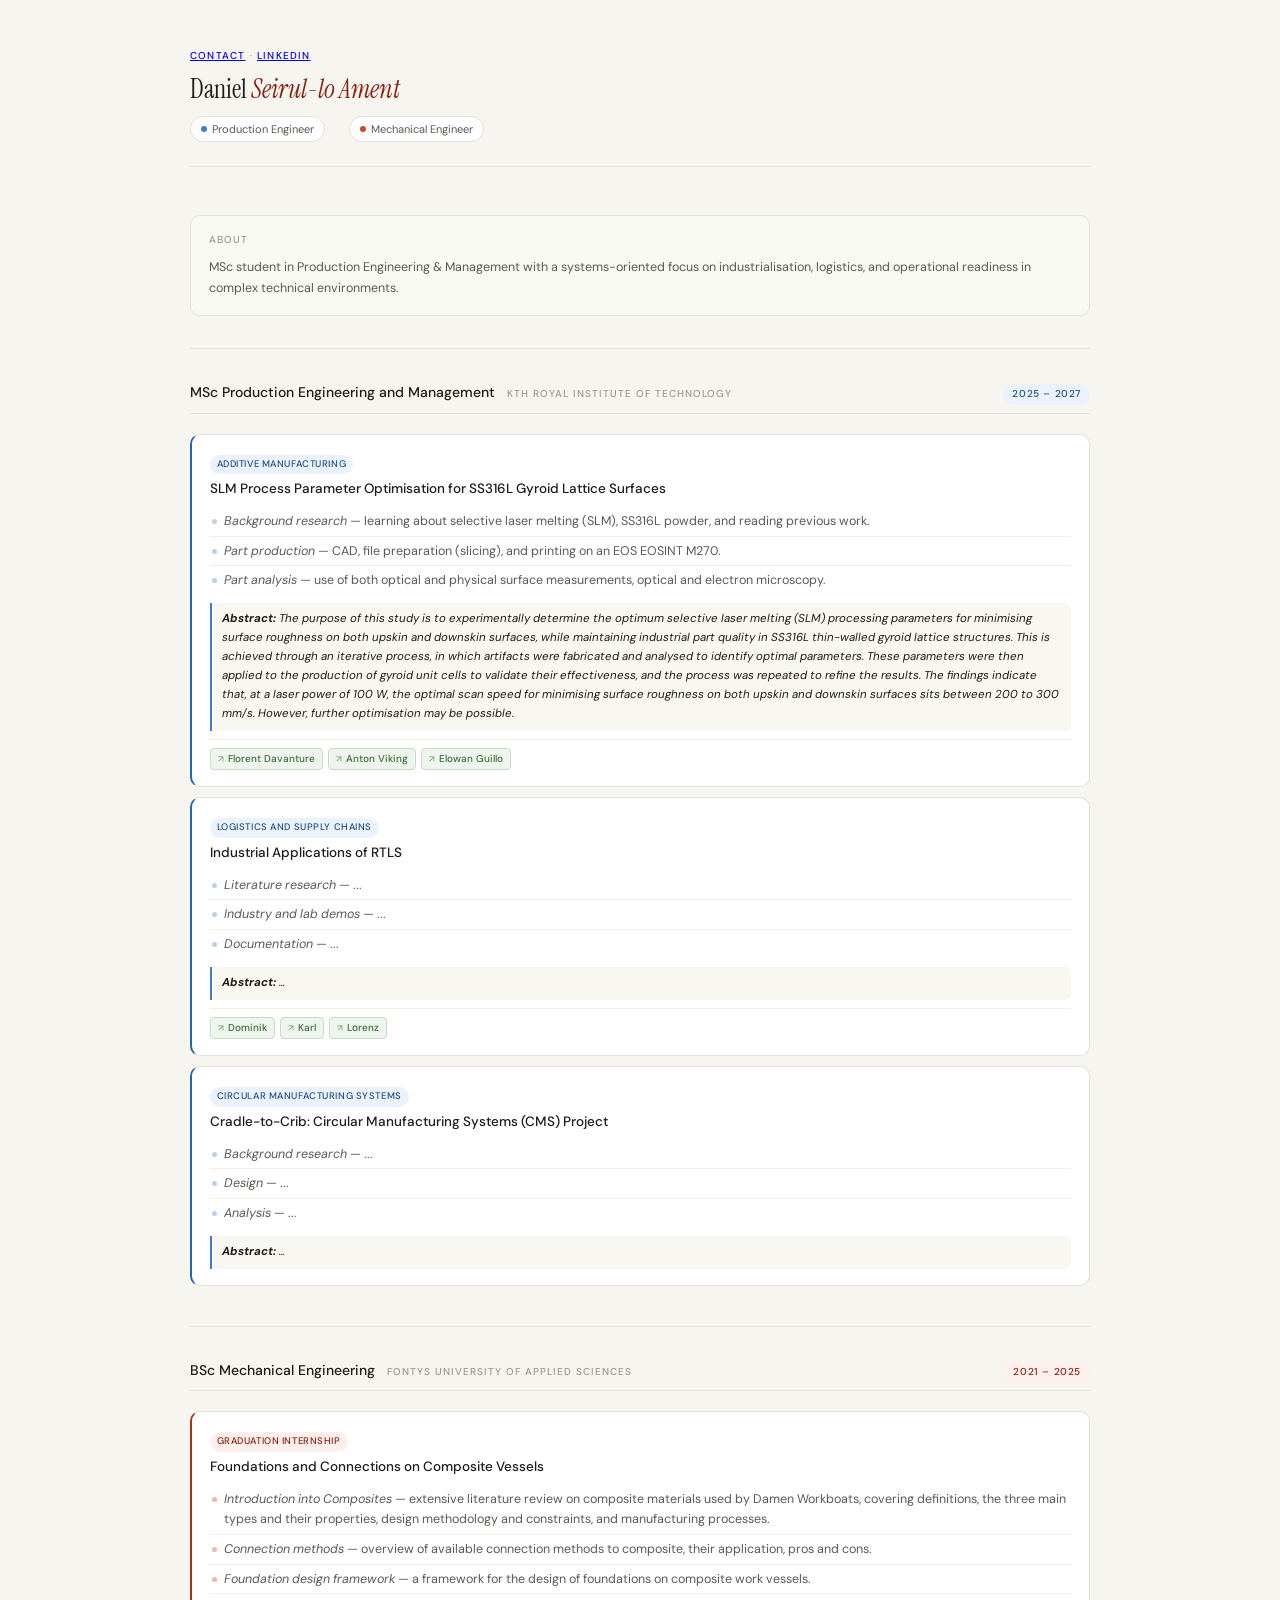
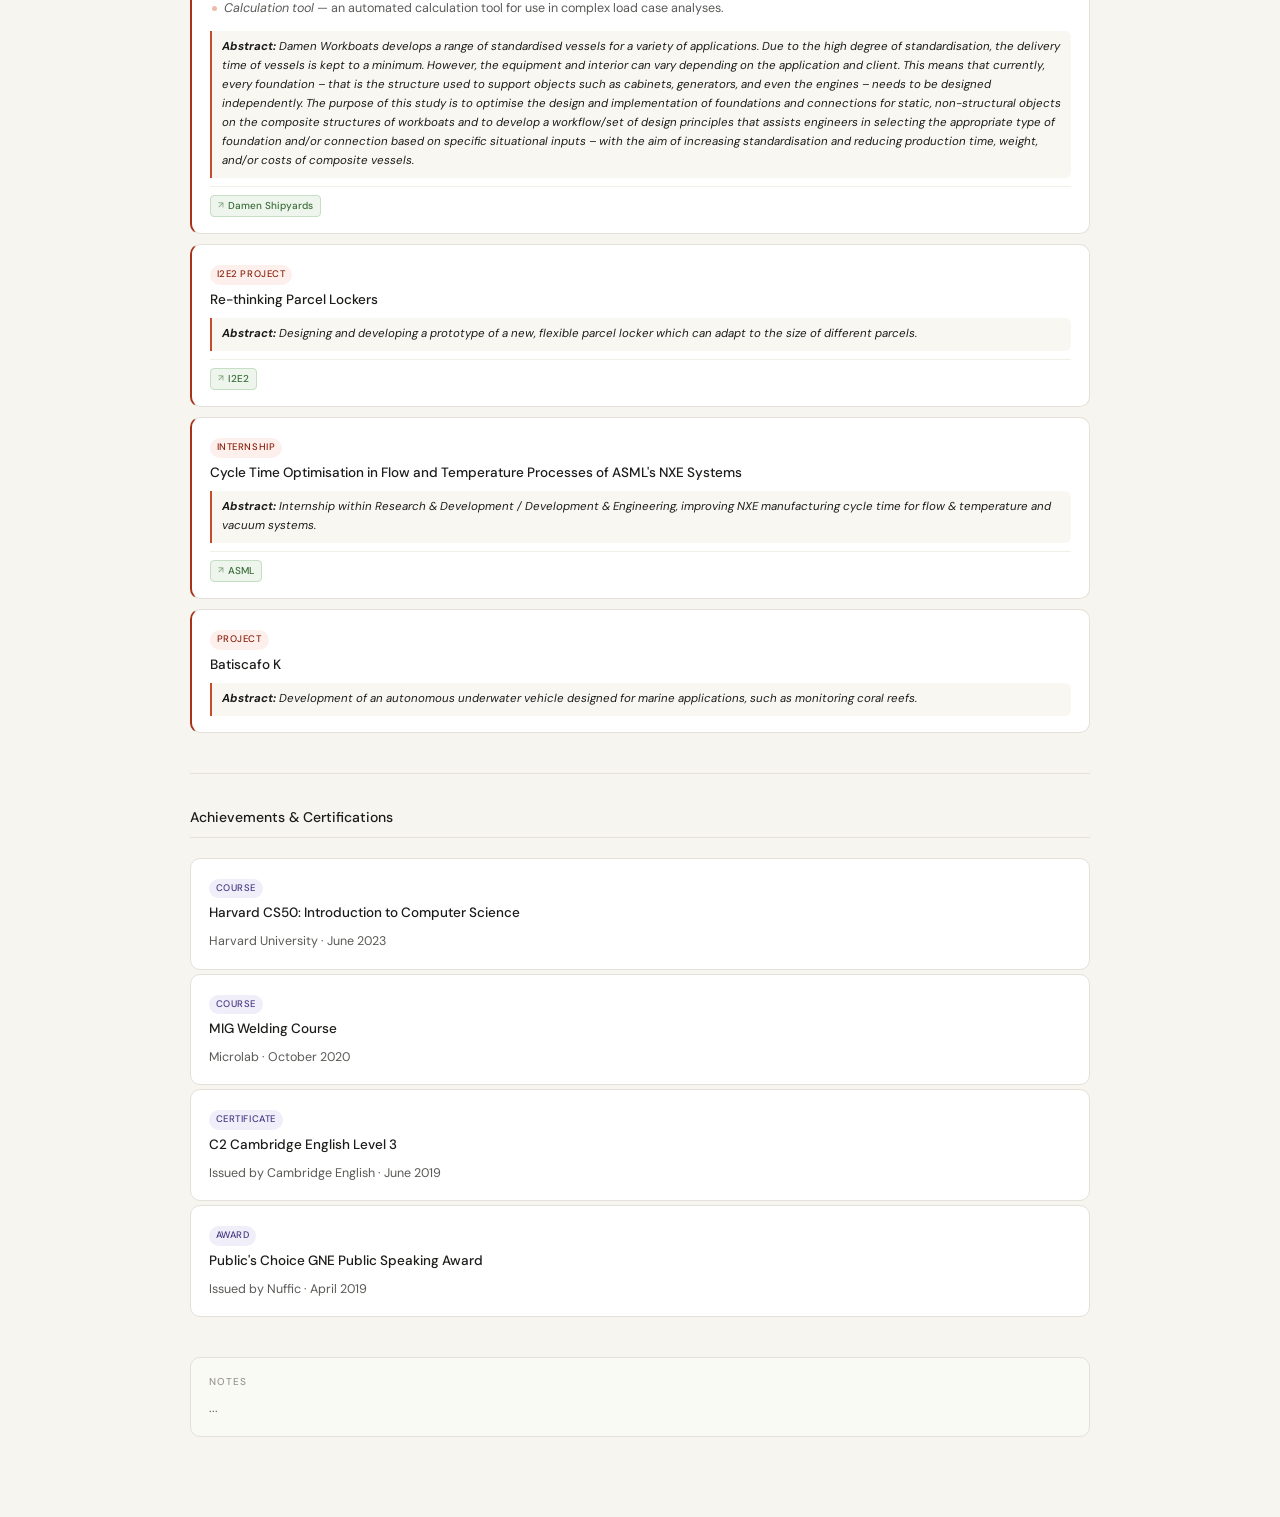
==== commit a781c22d: "Add files via upload" ====
--- a/index.html
+++ b/index.html
@@ -1,813 +1,441 @@
 <!DOCTYPE html>
-<html class="" style="--base-size: 10.010880175781251px; --viewport-height: 695px;"><head><meta http-equiv="Content-Type" content="text/html; charset=UTF-8">
-		
-		<meta name="viewport" content="width=device-width, initial-scale=1, shrink-to-fit=no">
-
-		
-			<title>Daniel | Portfolio</title>
-			<script>window.__PRELOADED_STATE__={"structure":{"byParent":{"root":[]},"bySort":{},"indexById":{},"liveIndexes":{}},"site":{"id":2708085,"direct_link":"https://9815761.cargo.site","display_url":"9815761.cargo.site","favicon_url":"https://freight.cargo.site/t/original/i/S2173356272952419895453942137209/download.ico","site_url":"9815761","domain":null,"domain_active":false,"domain_pending":false,"website_title":"Daniel | Portfolio","has_site_description":true,"site_description":"Daniel Seirul-Lo Ament | Portfolio","is_template":false,"access_level":"private"},"pages":{"byId":{}},"sets":{"byId":{}},"media":{"data":[]},"css":{},"siteDesign":{"images":{},"quick_view":{},"site":{"enableColorFilter":false,"enableHomeLinkActiveStates":false},"cart":{"theme":"light"},"contact_form":{"theme":"light"}},"frontendState":{"hasSiteModel":true,"hasScaffolding":true,"hasSiteDesign":true,"hasSiteCSS":true,"hasShopModel":false,"hasSitePackage":true,"quickView":{"mode":"default","inited":false,"autoScrolling":false,"elementArray":false,"activeIndex":0,"startingIndex":0},"contactForm":{"transition":false,"inited":false},"adminMode":false,"inAdminFrame":false,"renderedPages":[],"networkErrors":[],"pageNotFound":false,"fontsLoaded":[],"deviceType":"mouse","hostname":"9815761.cargo.site"},"commerce":{"products":{},"cart":{},"shop":{}}}</script>
-			<meta name="robots" content="noindex">
-
-		<link rel="stylesheet" type="text/css" href="./Daniel _ Portfolio_files/cargo-static.css">
-		<link rel="stylesheet" type="text/css" href="./Daniel _ Portfolio_files/index.css">
-		<script>!function(){function e(e,o,t){!1===e.prototype.hasOwnProperty(name)&&(e.prototype[o]=t)}e(Node,"saveable",!1),e(Node,"setSaveable",function(e){return this.saveable=e,this}),e(Node,"isSaveable",function(){return this.saveable}),Node.prototype.persistCloneNode=function(){var s=function(e,o,t){for(var i=0;i<e.childNodes.length;i++)t(e.childNodes[i],o.childNodes[i]),0<e.childNodes[i].childNodes.length&&s(e.childNodes[i],o.childNodes[i],t)},e=Node.prototype.cloneNode.apply(this,arguments);return this.isSaveable&&!0===this.isSaveable()&&e.setSaveable(!0),0<this.childNodes.length&&s(this,e,function(e,o){e.isSaveable&&!0===e.isSaveable()&&o.setSaveable(!0)}),e},this.core={markAsEditable:function(e){}}}(window.CargoEditor=window.CargoEditor||{});</script>
-	
-			<link rel="icon" href="https://freight.cargo.site/t/original/i/S2173356272952419895453942137209/download.ico" sizes="any">
-			
-			
-			
-			<link rel="stylesheet" type="text/css" href="./Daniel _ Portfolio_files/css" media="all"><style>[data-backdrop="polygon_engine"].backdrop > div {
-    will-change: opacity;
-    opacity: 0;
-    position: absolute;
-    top: 0;
-    left: 0;
-    width: 100%;
-    height: 100%;
-}</style></head>
-	<body style="" class="f-f home">
-		<script src="./Daniel _ Portfolio_files/index.js.download" async="" type="module"></script>
-	
-
-
-<div style="position: fixed; top: 0;left: 0;z-index: -99; visibility: hidden; height: 100svh;" tabindex="-1" aria-hidden="true"></div><div style="position: fixed; top: 0;left: 0;z-index: -99; visibility: hidden; height: 100vh;" tabindex="-1" aria-hidden="true"></div><customhtml></customhtml><style>html {
-	--mobile-scale: 1.16;
-	--mobile-padding-offset: 3.26;
-}
-
-body {
-	--swatch-1: rgba(0, 0, 0, 0.85);
-	--swatch-2: rgba(0, 0, 0, 0.75);
-	--swatch-3: rgba(0, 0, 0, 0.6);
-	--swatch-4: rgba(0, 0, 0, 0.4);
-    --swatch-5: rgba(0, 0, 0, 0.25);
-	--swatch-6: #b3bebb;
-}
-
-body.mobile {
-}
-
-a:active,
-.linked:active,
-.zoomable::part(media):active {
-	opacity: 0.7;
-}
-
-.page a.active {
-	text-decoration: underline;
-}
-
-sub {
-	position: relative;
-	vertical-align: baseline;
-	top: 0.3em;
-}
-
-sup {
-	position: relative;
-	vertical-align: baseline;
-	top: -0.4em;
-}
-
-.small-caps {
-	font-variant: small-caps;
-    text-transform: lowercase;
-    font-variant-numeric: oldstyle-nums;
-}
-
-ol {
-	margin: 0;
-	padding: 0 0 0 2.5em;
-    font-variant-numeric: oldstyle-nums;
-}
-
-ul {
-	margin: 0;
-	padding: 0 0 0 2.0em;
-}
-
-ul.lineated {
-	margin: 0;
-	padding: 0;
-	list-style-type: none;
-	margin: 0 0 0 3em;
-	text-indent: -3em;
-}
-
-li::marker {
-    font-variant-numeric: oldstyle-nums;
-}
-
-blockquote {
-	margin: 0;
-	padding: 0 0 0 2em;
-}
-
-hr {
-	background: rgba(0, 0, 0, 0.75);
-	border: 0;
-	height: 1px;
-	display: block;
-    margin-top: 0.8rem;
-    margin-bottom: .8rem;
-}
-
-.content {
-	border-color: rgba(0,0,0,.85);
-}
-
-.mobile .content {
-	border: 0;
-	margin: 0;
-}
-
-bodycopy {
-	font-size: 1.8rem;
-	font-weight: 350;
-	color: rgba(0, 0, 0, 0.75);
-	font-family: "Favorit Variable";
-	font-style: normal;
-	line-height: 1.3;
-	letter-spacing: 0;
-	display: block;
-    font-variant-numeric: oldstyle-nums;
-	font-variation-settings: 'slnt' 0;
-}
-
-.mobile bodycopy {
-	font-size: 2.00rem;
-}
-
-bodycopy a {
-	color: rgba(0, 0, 0, 0.75);
-	text-decoration: none;
-}
-
-bodycopy a:hover {
-}
-
-h1 {
-	font-family: "Favorit Variable";
-	font-style: normal;
-	font-weight: 400;
-	margin: 0;
-	font-size: 3.00rem;
-	line-height: 1;
-	color: rgba(0, 0, 0, 0.85);
-	letter-spacing: 0;
-	font-variation-settings: 'slnt' 0;
-}
-
-h1 a {
-	color: rgba(0, 0, 0, 0.85);
-	text-decoration: none;
-}
-
-h1 a:hover {
-}
-
-h2 {
-	font-family: "Favorit Variable";
-	font-style: normal;
-	font-weight: 300;
-	margin: 0;
-	color: rgba(0, 0, 0, 0.75);
-	font-size: 2.00rem;
-	line-height: 1.1;
-	letter-spacing: -0.003em;
-	font-variation-settings: 'slnt' -12;
-}
-
-h2 a {
-	color: rgba(0, 0, 0, 0.75);
-	text-decoration: none;
-}
-
-h2 a:hover {
-}
-
-.caption {
-	font-size: 1.3rem;
-	font-weight: 300;
-	color: rgba(0, 0, 0, 0.6);
-	font-family: "Favorit Variable";
-	font-style: normal;
-	line-height: 1.3;
-	letter-spacing: 0;
-	display: block;
-	font-variation-settings: 'slnt' 0;
-}
-
-.mobile .caption {
-	font-size: 1.15rem;
-}
-
-.caption a {
-	color: rgba(0, 0, 0, 0.6);
-	text-decoration: none;
-}
-
-.caption a:hover {
-}
-
-media-item .caption {
-	margin-top: .5em;
-}
-
-gallery-grid .caption,
-gallery-columnized .caption,
-gallery-justify .caption {
-	margin-bottom: 2em;
-}
-
-[thumbnail-index] .caption {
-	text-align: center;
-}
-
-[thumbnail-index] .caption .tags {
-	margin-top: 0.25em;
-}
-
-.links {
-	--text-style: "Links";
-	font-family: "Favorit Variable";
-	font-style: normal;
-	font-weight: 500;
-	color: rgba(0, 0, 0, 0.75);
-	font-size: 2rem;
-	line-height: 1;
-	letter-spacing: 0;
-	font-variation-settings: 'slnt' 0;
-	display: block;
-}
-
-.links a {
-	color: rgba(0, 0, 0, 0.75);
-	text-decoration: none;
-}
-
-.links a:hover {
-	
-}
-
-.page {
-	justify-content: center;
-	min-height: var(--viewport-height);
-}
-
-.page-content {
-	padding: 1rem;
-	text-align: left;
-	background-color: #b3bebb;
-	align-items: flex-start;
-}
-
-.mobile [id] .page-layout {
-	max-width: 100%;
-	padding: 0;
-}
-
-.mobile [id] .page-content {
-	border: 0;
-	border-radius: 0;
-}
-
-.page-layout {
-	align-items: flex-start;
-	max-width: 40%;
-	padding: 1.0rem;
-}
-
-media-item::part(media) {
-	border: 0;
-	padding: 0;
-}
-
-.quick-view {
-	height: 100%;
-	width: 100%;
-	padding: 3rem;
-	margin-top: auto;
-	margin-right: auto;
-	margin-bottom: auto;
-	margin-left: auto;
-}
-
-.quick-view-background {
-	background-color: #ffffff;
-}
-
-.quick-view .caption {
-	color: rgba(255, 255, 255, 1.0);
-	padding: 20px 0;
-	text-align: center;
-	transition: 100ms opacity ease-in-out;
-	position: absolute;
-	bottom: 0;
-	left: 0;
-	right: 0;
-}
-
-.quick-view .caption-background {
-	padding: 0.5rem 1rem;
-	display: inline-block;
-	background: rgba(0, 0, 0, 0.5);
-	border-radius: .5rem;
-	text-align: left;
-	max-width: 50rem;
-}
-
-.mobile .quick-view {
-	width: 100%;
-	height: 100%;
-	margin: 0;
-	padding: 10px;
-}
-
-.mobile .quick-view .caption {
-	padding: 10px 0;
-}
-
-.text {
-	--text-style: "title";
-	font-size: 1.8rem;
-	font-weight: 700;
-	color: rgba(0, 0, 0, 0.75);
-	font-family: "Favorit Variable";
-	font-style: normal;
-	line-height: 1.3;
-	letter-spacing: 0;
-	display: block;
-	font-variant-numeric: oldstyle-nums;
-	font-variation-settings: 'slnt' 0;
-}
-
-.mobile .text {
-	font-size: 2.00rem;
-}
-
-.text a {
-	color: rgba(0, 0, 0, 0.75);
-	text-decoration: none;
-}
-
-.text a:hover {
-	
-}
-
-.mobile .quick-view .caption-background {
-	max-width: 100vw;
-}
-
-::part(slideshow-nav) {
-	--button-size: 30px;
-	--button-inset: 20px;
-	--button-icon-color: rgba(255, 255, 255, 0.9);
-	--button-icon-stroke-width: 1.5px;
-	--button-icon-stroke-linecap: none;
-	--button-background-color: rgba(87, 87, 87, 0.35);
-	--button-background-radius: 50%;
-	--button-active-opacity: 0.7;
-}
-
-gallery-slideshow::part(slideshow-nav) {
-	--button-inset: 15px;
-}
-
-.quick-view::part(slideshow-nav) {
-}
-
-.wallpaper-slideshow::part(slideshow-nav) {
-}
-
-.mobile ::part(slideshow-nav) {
-	--button-inset: 10px;
-}
-
-.mobile .quick-view::part(slideshow-nav) {
-	--button-inset: 25px;
-}
-
-shop-product {
-	font-size: 1.2rem;
-	max-width: 22rem;
-	font-family: "Diatype Variable";
-	font-style: normal;
-	font-weight: 400;
-	font-variation-settings: 'slnt' 0, 'MONO' 0;
-	letter-spacing: 0em;
-	margin-bottom: 1em;
-}
-
-shop-product::part(price) {
-	color: rgba(0, 0, 0, 0.75);
-	line-height: 1.1;
-	margin-bottom: 0.5em;
-}
-
-shop-product::part(dropdown) {
-	width: 100%;
-	color: rgba(0, 0, 0, 0.85);
-	border: 1px solid rgba(0, 0, 0, 0.2);
-	background-color: rgba(255, 255, 255, 0.0);
-	background-image: url(https://static.cargo.site/assets/images/select-line-arrows.svg);
-	background-repeat: no-repeat;
-	background-position: top 0em right .1em;
-	line-height: 1.2;
-	padding: 0.58em 2em 0.55em 0.9em;
-	border-radius: 10em;
-	margin-bottom: 0.5em;
-}
-
-shop-product::part(button) {
-	background: rgba(0, 0, 0, 0.15);
-	color: rgba(0, 0, 0, 0.75);
-	text-align: left;
-	line-height: normal;
-	padding: 0.5em 1em;
-	cursor: pointer;
-	border-radius: 10em;
-}
-
-shop-product::part(button):active {
-	opacity: .7;
-}
-
-audio-player {
-	--text-color: rgba(0, 0, 0, 0.85);
-	--text-padding: 0 1.2em 0 1.0em;
-	--background-color: rgba(255, 255, 255, 0);
-	--buffer-background-color: rgba(0, 0, 0, 0.03);
-	--progress-background-color: rgba(0, 0, 0, 0.075);
-	--border-lines: 1px solid rgba(0, 0, 0, 0.2);
-	font-size: 1.2rem;
-	width: 32rem;
-	height: 2.75em;
-	font-family: "Diatype Variable";
-	font-style: normal;
-	font-weight: 400;
-	font-variation-settings: 'slnt' 0, 'MONO' 0;
-	line-height: normal;
-	letter-spacing: 0em;
-	margin-bottom: 0.5em;
-	border-radius: 10em;
-}
-
-audio-player::part(button) {
-	--icon-color: rgba(0, 0, 0, 0.85);
-	--icon-size: 32%;
-	--play-text: '';
-	--pause-text: '';
-	width: 3.15em;
-	display: inline-flex;
-	justify-content: center;
-	cursor: pointer;
-}
-
-audio-player::part(play-icon) {
-	padding-left: 0.6em;
-}
-
-audio-player::part(pause-icon) {
-	padding-left: 0.4em;
-}
-
-audio-player::part(progress-indicator) {
-	border-right: 1px solid rgba(0, 0, 0, 0);
-	height: 100%;
-	cursor: ew-resize;
-}
-
-audio-player::part(separator) {
-	border-right: var(--border-lines);
-}
-
-body.mobile audio-player {
-	max-width: 100%;
-}</style><style id="mobile-offset-styles"></style><style id="text-style-font-sizes">bodycopy {--font-size: 1.8rem;}
-bodycopy, bodycopy * {font-size: calc(var(--font-scale) * var(--font-size));}
-.mobile bodycopy {--font-size: 2rem;}
-.mobile bodycopy {font-size: calc(var(--font-scale) * var(--font-size));}
-h1 {--font-size: 3rem;}
-h1 {font-size: calc(var(--font-scale) * var(--font-size));}
-h2 {--font-size: 2rem;}
-h2 {font-size: calc(var(--font-scale) * var(--font-size));}
-.caption {--font-size: 1.3rem;}
-.caption {font-size: calc(var(--font-scale) * var(--font-size));}
-.mobile .caption {--font-size: 1.15rem;}
-.mobile .caption {font-size: calc(var(--font-scale) * var(--font-size));}
-.links {--font-size: 2rem;}
-.links {font-size: calc(var(--font-scale) * var(--font-size));}
-.text {--font-size: 1.8rem;}
-.text {font-size: calc(var(--font-scale) * var(--font-size));}
-.mobile .text {--font-size: 2rem;}
-.mobile .text {font-size: calc(var(--font-scale) * var(--font-size));}
-shop-product {--font-size: 1.2rem;}
-shop-product {font-size: calc(var(--font-scale) * var(--font-size));}
-audio-player {--font-size: 1.2rem;}
-audio-player {font-size: calc(var(--font-scale) * var(--font-size));}
-</style><style id="link-styles">a.caption { color: rgba(0, 0, 0, 0.6); text-decoration: none; } a:hover.caption {  } a.links { color: rgba(0, 0, 0, 0.75); text-decoration: none; } a:hover.links {  } a.text { color: rgba(0, 0, 0, 0.75); text-decoration: none; } a:hover.text {  } </style><style id="font-feature-settings-styles"></style><div class="content"><div class="pages" style="margin-top: 0px; margin-bottom: 0px;"><div id="Y1912964742" page-url="link-page" class="page" style="--pin-padding-top: 0px; --pin-padding-bottom: 0px;"><div class="backdrop "><div class="backdrop-contents visible inside loaded" style="--backdrop-width: 1519.1875px; --backdrop-height: 955.8125px;"><div data-backdrop="polygon_engine"><canvas class="canvas_polygon_engine" id="polygon_5" width="3038" height="1390" style="width: 1519px; height: 695px;"></canvas></div></div></div><a id="link-page"></a><div class="page-layout"><div class="page-content"><bodycopy style="--fit-height: 654.9564px; --resize-parent-width: 567px;"><column-set gutter="2rem" mobile-stack="false"><template shadowrootmode="open"><style id="uses-host">
-			:host(span){
-				display: inline-block;
-			}
-
-			:host {
-				position: relative;
-				transform-origin: center center;
-				transform: var(--base-translate, translate(0)) ;
-				
-			}
-
-			
-			</style><style>
-						:host{
-							visibility: visible;
-			 				--columns-gutter: 20px;
-							margin-top: calc(var(--gutter-expand, 0) * 20px);
-		
-							width: 100%;
-							position: relative;
-							contain: layout;
-							clear: both;							
-
-							
-									display: flex;
-								    align-items: stretch;
-								    justify-content: flex-start;							
-									flex-direction: row;
-									flex-wrap: nowrap;							
-								
-						}
-		
-					</style><style>
-		
-						::slotted(column-unit:not(:last-child)) {
-						    margin-right: 20px;
-						}
-		
-						::slotted(column-unit) {
-							display: block;
-							word-wrap: break-word;
-							position: relative;
-						    max-width: 100%;   
-						    flex-grow: 0;
-						    flex-shrink: 0;
-						    flex-basis: var(--column-width);
-						    width: var(--column-width);
-						}
-		
-						::slotted(column-unit:last-child) {
-						    flex-grow: 1;
-						}
-		
-						::slotted(column-unit[slot="0"]) {
-							--column-width: 274px;
-							--resize-parent-width: 274px;
-						}
-				::slotted(column-unit[slot="1"]) {
-							--column-width: 273.671875px;
-							--resize-parent-width: 273.671875px;
-						}				
-					</style><div tabindex="-1" data-nosnippet="true" style="height: 0px; width: 100%; min-width: 100%; overflow: hidden; display: block; align-self: flex-start; visibility: hidden; pointer-events: none; box-sizing: border-box; z-index: -1; position: absolute; inset: 0px auto;"><div tabindex="-1" style="width: 100%;"></div><div tabindex="-1" style="width: 2rem;"></div></div><slot name="0"></slot><slot name="1"></slot></template><column-unit slot="0"><div style="text-align: left"><a class="links" href="mailto:mailto:d.seirulloament@gmail.com" rel="mailto">Contact</a></div></column-unit><column-unit slot="1"><div style="text-align: right"><span class="links"><a href="https://www.linkedin.com/in/daniel-seirullo-ament/" target="_blank">LinkedIn</a></span></div></column-unit></column-set><hr><div style="text-align: center">
-<media-item class="" hash="N2156264058926029202793364308345" media-style="filter: drop-shadow(0.5rem 0.5rem 0.06rem rgba(0, 0, 0, 0.34)); will-change: filter;" scale="43.9%" uses="inline-part-styles"><template shadowrootmode="open"><style id="media-item">
-:host {
-	 
-	
-	display: inline-flex;
-	vertical-align: bottom;
-	flex-direction: column; 
-	position: relative;
-
-	width: var(--resize-parent-width, 100%);
-	max-width: calc( ( ( var(--fit-height, 50vh) * 0.439 ) - 0px ) * ( 1 / 1 ) + 0px );
-	
-	transform-origin: center center;
-	margin: 0;
-	padding: 0;
-	z-index: var(--z-index, initial);    
-}
- :host, * {
-	box-sizing: border-box;
-}
-a {
-	cursor: inherit;
-}
-
-
-
-
-
-figure {
-	flex-direction: column;
-	position: relative;
-	display: flex;
-	width: 100%;
-	margin: 0;
-	padding: 0;
-	z-index: 2;
-}
-
-::slotted(figcaption){
-	-webkit-user-select: text;	
-	user-select: text;
-	width: 100%;
-}
-
-:host([image-fit="fit"]) {
-	--object-fit: contain;
-}
-:host([image-fit="fill"]) {
-	--object-fit: cover;
-}
-:host([image-fit="stretch"]) {
-	--object-fit: fill;
-}
-
-[part*="media"],
-[part*="video"],
-[part*="poster"] {
-	object-fit: var(--object-fit, cover);
-}
-
-[part*="media"]:-webkit-full-screen,
-[part*="media"]:fullscreen,
-[part*="video"]:-webkit-full-screen,
-[part*="video"]:fullscreen {
-	object-fit: contain!important;
-}
-
-
-.sizing-frame {
-	display: block;
-	width: 100%;
-	flex-grow: 1;
-	height: 0;
-	padding-bottom: var(--frame-padding, 100%);
-	position: relative;
-}
-
-.frame {
-	display:contents;
-}
-
-/* for images and custom media */
-::slotted([slot="custom-media"]),
-[part*="media"] {
-	object-position: center center;
-	display: block;
-	margin: 0;
-	width: 100%;
-	min-width: 100%;
-	min-height: 100%;
-	height: 100%;
-	position: absolute;
-	overflow: clip;
-	overflow-clip-margin: content-box;
-	inset: 0;
-}
-
-/*
-	for URL fileType and default setup for iframe-videos
-*/
-iframe {
-	opacity: 0;
-	pointer-events: auto;
-}
-
-iframe.loaded {
-	opacity: 1;
-}
-
-/* enable proper padding cropping for videos, in most scenarios */
-.video-player-crop {
-	all: inherit;
-	filter: unset;
-	will-change: unset;
-	width: unset;
-	height: unset;
-	padding: 0;
-	border-left-width: 0px;
-	border-right-width: 0px;
-	border-top-width: 0px;
-	border-bottom-width: 0px;
-	top: 0px;
-	left: 0px;
-	right: 0px;
-	bottom: 0px;
-
-	min-width: unset;
-	min-height: unset;
-
-	margin: auto;
-	border-color: transparent;
-	background: transparent;
-}
-
-/* for video filetype */
-[part*="video"], [part*="poster"] {
-	object-position: 50% 50%;	
-	display: block;
-	margin: 0;
-	width: 100%;
-	height: 100%;
-	position: absolute;
-	inset: 0;
-}
-
-[part*="video"] iframe[part*="iframe"] {
-	opacity: 1;
-}
-
-[part*="poster"] {
-	object-fit: cover;
-	z-index: 2;
-	opacity: 0;
-}
-	
-[part*="poster-stopped"]{
-	opacity: 1;
-}
-
-
-
-[part*="media"].image-zoom {
-	cursor: -webkit-zoom-in;
-	cursor: -moz-zoom-in;
-	cursor: zoom-in;
-}	
-
-
-
-
-				</style><style id="uses-host">
-			:host(span){
-				display: inline-block;
-			}
-
-			:host {
-				position: relative;
-				transform-origin: center center;
-				transform: var(--base-translate, translate(0)) ;
-				
-			}
-
-			
-			</style><style>[part*="media"] { filter: drop-shadow(0.5rem 0.5rem 0.06rem rgba(0, 0, 0, 0.34))!important; will-change: filter!important; }</style><figure part="figure"><div part="frame" class="frame"><div class="sizing-frame" part="sizing-frame"><slot name="custom-media"><img crossorigin="" src="https://freight.cargo.site/w/600/h/600/q/75/i/N2156264058926029202793364308345/13-sqr.jpg" width="3481" height="3481" class="media " decoding="sync" part="media"></slot></div></div><slot name="caption"></slot></figure></template></media-item>
-<br><br>
-
-<div style="text-align: left">
-<h1>Daniel Seirul-lo Ament</h1>
-<h2>Engineer, Artist, Innovator</h2>
-
-<hr><a class="text">Cradle-to-Crib</a>
-<span class="caption">Applying the concepts of circular economy to a real world project by approaching it from a systems perspective.<br></span>
-	
-<hr><a class="text">Damen Shipyards Graduation</a>
-<span class="caption">Improving standardisation and efficiency by creating a workflow for composite foundation design and connection selection for work vessels.<br></span>
-
-<hr><a class="text">Re-thinking Parcel Lockers</a>
-<span class="caption">Desiging and developing a prototype of a new, flexible parcel locker which can adapt to the size of different parcels.<br></span>
-
-<hr><a class="text">ASML Internship</a>
-<span class="caption">
-Internship within Research &amp; Development / 
-Development &amp; Engineering, Improving NXE 
-Manufacturing Cycle Time for Flow &amp; 
-Temperature and Vacuum Systems 
-<br></span>
-
-<hr><a class="text">Harvard CS50</a>
-<span class="caption">Harvards online Introduction to Computer Science course. Providing a basis in C, Python, JavaScript and SQL.<br></span>
-
-<hr><a class="text">Makersplayce →→</a>
-<span class="caption">Makersplayce is a playground, run by and made for students, where all STEAM (Science, Technology, Engineering, Art, Mathematics) elements melt together. Students of Engineering have the opportunity to develop creative ideas by using a big variety of machines, knowledge and tools.
-<br></span>
-
-<hr><a class="text">Batiscafo K</a>
-<span class="caption">Development of an autonomous underwater vehicle designed for marine applications, such as monitoring coral reefs.<br></span>
-
-<hr><div style="text-align: center"><a target="_blank">
-  
-<br>
-<br>
-
-
-© 2025 Daniel Seirul-lo Ament. All rights reserved.</a></div><br></div></div></bodycopy></div></div><style>[id="Y1912964742"] .backdrop {
-}
-
-.mobile [id="Y1912964742"] .backdrop {
-}
-
-.mobile [id="Y1912964742"] .page-layout {
-}
-
-[id="Y1912964742"] .page-content {
-	width: 100%;
-	background-color: #acbcb6;
-	border-width: 0rem;
-	border-style: solid;
-	border-radius: 2rem;
-}
-
-[id="Y1912964742"].page {
-}</style><style id="mobile-offset-styles-Y1912964742"></style></div></div></div></body></html>
+<html lang="en">
+<head>
+  <meta charset="UTF-8">
+  <meta name="viewport" content="width=device-width, initial-scale=1.0">
+  <title>Daniel Seirul-lo Ament — Portfolio</title>
+  <link rel="preconnect" href="https://fonts.googleapis.com">
+  <link href="https://fonts.googleapis.com/css2?family=Instrument+Serif:ital@0;1&family=DM+Sans:wght@300;400;500&display=swap" rel="stylesheet">
+  <style>
+    *, *::before, *::after { box-sizing: border-box; margin: 0; padding: 0; }
+
+    :root {
+      /* Institution colours — KTH (primary / blue) */
+      --kth: #1B4F8A;
+      --kth-light: #EBF2FB;
+      --kth-mid: #3B7DD8;
+      --kth-border: #2563B0;
+      /* Institution colours — Fontys (secondary / red) */
+      --fontys: #8B2210;
+      --fontys-light: #FDF0EC;
+      --fontys-mid: #C84B2A;
+      --fontys-border: #A83218;
+      /* Neutrals */
+      --ink: #1C1C1A;
+      --muted: #5A5956;
+      --faint: #9A9793;
+      --rule: #E4E1DA;
+      --bg: #F7F5F0;
+      --card: #FFFFFF;
+      /* Source / collaborator chips */
+      --chip: #3D6E3A;
+      --chip-bg: #EDF5EC;
+    }
+
+    body {
+      font-family: 'DM Sans', sans-serif;
+      background: var(--bg);
+      color: var(--ink);
+      padding: 3rem 1.5rem 5rem;
+      line-height: 1.65;
+      font-size: 14px;
+    }
+
+    /* ── Page header ── */
+    .page-header {
+      max-width: 900px;
+      margin: 0 auto 3rem;
+      border-bottom: 0.5px solid var(--rule);
+      padding-bottom: 1.5rem;
+    }
+    .header-eyebrow {
+      font-size: 10px;
+      font-weight: 500;
+      letter-spacing: 0.12em;
+      text-transform: uppercase;
+      color: var(--faint);
+      margin-bottom: 0.5rem;
+    }
+    .header-title {
+      font-family: 'Instrument Serif', serif;
+      font-size: 26px;
+      font-weight: 400;
+      color: var(--ink);
+      line-height: 1.3;
+      margin-bottom: 0.6rem;
+    }
+    .header-title em { font-style: italic; color: var(--fontys); }
+    .header-meta {
+      display: flex;
+      gap: 1.5rem;
+      flex-wrap: wrap;
+    }
+    .meta-pill {
+      display: inline-flex;
+      align-items: center;
+      gap: 5px;
+      font-size: 11px;
+      color: var(--muted);
+      background: var(--card);
+      border: 0.5px solid var(--rule);
+      border-radius: 20px;
+      padding: 3px 10px;
+    }
+    .meta-pill .dot { width: 6px; height: 6px; border-radius: 50%; }
+    .dot-kth    { background: var(--kth-mid); }
+    .dot-fontys { background: var(--fontys-mid); }
+
+    /* ── Portfolio wrapper ── */
+    .portfolio { max-width: 900px; margin: 0 auto; }
+
+    /* ── Institution section ── */
+    .institution { margin-bottom: 2.5rem; }
+
+    .institution-header {
+      display: flex;
+      align-items: baseline;
+      gap: 12px;
+      margin-bottom: 1.25rem;
+      padding-bottom: 0.5rem;
+      border-bottom: 0.5px solid var(--rule);
+    }
+    .institution-name {
+      font-size: 10px;
+      font-weight: 500;
+      letter-spacing: 0.1em;
+      text-transform: uppercase;
+      color: var(--faint);
+      min-width: 52px;
+    }
+    .institution-degree { font-size: 14px; font-weight: 500; color: var(--ink); }
+    .institution-period {
+      margin-left: auto;
+      font-size: 10px;
+      font-weight: 500;
+      letter-spacing: 0.06em;
+      text-transform: uppercase;
+      padding: 2px 9px;
+      border-radius: 20px;
+    }
+    .period-kth    { background: var(--kth-light);    color: var(--kth); }
+    .period-fontys { background: var(--fontys-light); color: var(--fontys); }
+
+    /* ── Project cards ── */
+    .project-card {
+      background: var(--card);
+      border: 0.5px solid var(--rule);
+      border-radius: 10px;
+      padding: 1rem 1.1rem;
+      margin-bottom: 10px;
+      position: relative;
+    }
+    .project-card--kth    { border-left: 2.5px solid var(--kth-border); }
+    .project-card--fontys { border-left: 2.5px solid var(--fontys-border); }
+
+    /* Tag pills */
+    .project-tag {
+      display: inline-block;
+      font-size: 9.5px;
+      font-weight: 500;
+      letter-spacing: 0.06em;
+      text-transform: uppercase;
+      padding: 2px 7px;
+      border-radius: 20px;
+      margin-bottom: 6px;
+    }
+    .tag--kth          { background: var(--kth-light);    color: var(--kth); }
+    .tag--fontys       { background: var(--fontys-light); color: var(--fontys); }
+    .tag--achievement  { background: #F0EEF8; color: #4A3B85; }
+
+    .project-title {
+      font-size: 13.5px;
+      font-weight: 500;
+      color: var(--ink);
+      line-height: 1.4;
+      margin-bottom: 8px;
+    }
+
+    /* Bullet list of contributions */
+    .contributions { list-style: none; padding: 0; margin: 0; }
+    .contributions li {
+      font-size: 12.5px;
+      color: var(--muted);
+      line-height: 1.65;
+      padding: 4px 0 4px 14px;
+      border-bottom: 0.5px solid #F2EFE8;
+      position: relative;
+    }
+    .contributions li:last-child { border-bottom: none; }
+    .contributions li::before {
+      content: '';
+      position: absolute;
+      left: 2px; top: 12px;
+      width: 5px; height: 5px;
+      border-radius: 50%;
+      background: var(--rule);
+    }
+    .project-card--kth    .contributions li::before { background: #B8D0EE; }
+    .project-card--fontys .contributions li::before { background: #EDBBAA; }
+    .contributions li strong { color: var(--ink); font-weight: 500; }
+
+    /* Abstract / core claim block */
+    .project-abstract {
+      margin-top: 8px;
+      padding: 7px 10px;
+      background: #F9F7F2;
+      border-left: 2px solid var(--rule);
+      border-radius: 0 6px 6px 0;
+      font-size: 11.5px;
+      color: var(--ink);
+      font-style: italic;
+    }
+    .project-card--kth    .project-abstract { border-left-color: var(--kth-mid); }
+    .project-card--fontys .project-abstract { border-left-color: var(--fontys-mid); }
+
+    /* Collaborator chips */
+    .collaborators {
+      display: flex;
+      flex-wrap: wrap;
+      gap: 5px;
+      margin-top: 8px;
+      padding-top: 8px;
+      border-top: 0.5px solid #F2EFE8;
+    }
+    .collaborator-chip {
+      display: inline-flex;
+      align-items: center;
+      gap: 4px;
+      font-size: 10px;
+      font-weight: 500;
+      color: var(--chip);
+      background: var(--chip-bg);
+      border: 0.5px solid #C5DEC4;
+      border-radius: 4px;
+      padding: 2px 7px;
+      text-decoration: none;
+      transition: background 0.15s;
+      white-space: nowrap;
+    }
+    .collaborator-chip:hover { background: #D8EDD7; }
+    .collaborator-chip::before { content: '↗'; font-size: 9px; opacity: 0.6; }
+
+    /* ── Achievement / extra cards ── */
+    .achievement-card {
+      background: var(--card);
+      border: 0.5px solid var(--rule);
+      border-radius: 10px;
+      padding: 1rem 1.1rem;
+      margin-top: 4px;
+    }
+    .achievement-body {
+      font-size: 12.5px;
+      color: var(--muted);
+      line-height: 1.7;
+    }
+    .achievement-body strong { color: var(--ink); }
+
+    /* ── Section divider ── */
+    .section-divider {
+      border: none;
+      border-top: 0.5px solid var(--rule);
+      margin: 2rem 0;
+    }
+
+    /* ── Info box (About, notes, etc.) ── */
+    .info-box {
+      background: #FAFAF5;
+      border: 0.5px solid var(--rule);
+      border-radius: 10px;
+      padding: 1rem 1.1rem;
+      margin-top: 2rem;
+    }
+    .info-box-label {
+      font-size: 10px;
+      font-weight: 500;
+      letter-spacing: 0.1em;
+      text-transform: uppercase;
+      color: var(--faint);
+      margin-bottom: 8px;
+    }
+    .info-box-body {
+      font-size: 12.5px;
+      color: var(--muted);
+      line-height: 1.7;
+    }
+    .info-box-body strong { color: var(--ink); }
+  </style>
+</head>
+<body>
+
+<div class="page-header">
+  <div class="header-eyebrow">
+    <a class="links" href="mailto:d.seirulloament@gmail.com">Contact</a> ·
+    <a href="https://www.linkedin.com/in/daniel-seirullo-ament/" target="_blank">LinkedIn</a>
+  </div>
+  <h1 class="header-title">Daniel <em>Seirul-lo Ament</em></h1>
+  <div class="header-meta">
+    <span class="meta-pill"><span class="dot dot-kth"></span>Production Engineer</span>
+    <span class="meta-pill"><span class="dot dot-fontys"></span>Mechanical Engineer</span>
+  </div>
+</div>
+
+<div class="portfolio">
+
+  <!-- ── About ── -->
+  <div class="info-box">
+    <div class="info-box-label">About</div>
+    <div class="info-box-body">
+      MSc student in Production Engineering & Management with a systems-oriented focus on industrialisation, logistics, and operational readiness in complex technical environments.
+    </div>
+  </div>
+
+  <hr class="section-divider">
+
+  <!-- ════════ KTH ════════ -->
+  <div class="institution">
+    <div class="institution-header">
+      <span class="institution-degree">MSc Production Engineering and Management</span>
+      <span class="institution-name">KTH Royal Institute of Technology</span>
+      <span class="institution-period period-kth">2025 – 2027</span>
+    </div>
+
+    <div class="project-card project-card--kth">
+      <div class="project-tag tag--kth">Additive Manufacturing</div>
+      <div class="project-title">SLM Process Parameter Optimisation for SS316L Gyroid Lattice Surfaces</div>
+      <ul class="contributions">
+        <li><em>Background research</em> — learning about selective laser melting (SLM), SS316L powder, and reading previous work.</li>
+        <li><em>Part production</em> — CAD, file preparation (slicing), and printing on an EOS EOSINT M270.</li>
+        <li><em>Part analysis</em> — use of both optical and physical surface measurements, optical and electron microscopy.</li>
+      </ul>
+      <div class="project-abstract"><strong>Abstract:</strong> The purpose of this study is to experimentally determine the optimum selective laser melting (SLM) processing parameters for minimising surface roughness on both upskin and downskin surfaces, while maintaining industrial part quality in SS316L thin-walled gyroid lattice structures.
+This is achieved through an iterative process, in which artifacts were fabricated and analysed to identify optimal parameters. These parameters were then applied to the production of gyroid unit cells to validate their effectiveness, and the process was repeated to refine the results.
+The findings indicate that, at a laser power of 100 W, the optimal scan speed for minimising surface roughness on both upskin and downskin surfaces sits between 200 to 300 mm/s. However, further optimisation may be possible.</div>
+      <div class="collaborators">
+        <a class="collaborator-chip" href="https://www.linkedin.com/in/florent-davanture-79289427a/" target="_blank">Florent Davanture</a>
+        <a class="collaborator-chip" href="https://www.linkedin.com/in/anton-v-689244131/" target="_blank">Anton Viking</a>
+        <a class="collaborator-chip" href="https://www.linkedin.com/in/elowan-guillo-63647a264/" target="_blank">Elowan Guillo</a>
+      </div>
+    </div>
+
+    <div class="project-card project-card--kth">
+      <div class="project-tag tag--kth">Logistics and Supply Chains</div>
+      <div class="project-title">Industrial Applications of RTLS</div>
+      <ul class="contributions">
+        <li><em>Literature research</em> — ...</li>
+        <li><em>Industry and lab demos</em> — ...</li>
+        <li><em>Documentation</em> — ...</li>
+      </ul>
+      <div class="project-abstract"><strong>Abstract:</strong> ...</div>
+      <div class="collaborators">
+        <a class="collaborator-chip" href="https://www.linkedin.com/" target="_blank">Dominik</a>
+        <a class="collaborator-chip" href="https://www.linkedin.com/" target="_blank">Karl</a>
+        <a class="collaborator-chip" href="https://www.linkedin.com/" target="_blank">Lorenz</a>
+      </div>
+    </div>
+
+    <div class="project-card project-card--kth">
+      <div class="project-tag tag--kth">Circular Manufacturing Systems</div>
+      <div class="project-title">Cradle-to-Crib: Circular Manufacturing Systems (CMS) Project</div>
+      <ul class="contributions">
+        <li><em>Background research</em> — ...</li>
+        <li><em>Design</em> — ...</li>
+        <li><em>Analysis</em> — ...</li>
+      </ul>
+      <div class="project-abstract"><strong>Abstract:</strong> ...</div>
+    </div>
+  </div>
+
+  <hr class="section-divider">
+
+  <!-- ════════ Fontys ════════ -->
+  <div class="institution">
+    <div class="institution-header">
+      <span class="institution-degree">BSc Mechanical Engineering</span>
+      <span class="institution-name">Fontys University of Applied Sciences</span>
+      <span class="institution-period period-fontys">2021 – 2025</span>
+    </div>
+
+    <div class="project-card project-card--fontys">
+      <div class="project-tag tag--fontys">Graduation Internship</div>
+      <div class="project-title">Foundations and Connections on Composite Vessels</div>
+      <ul class="contributions">
+        <li><em>Introduction into Composites</em> — extensive literature review on composite materials used by Damen Workboats, covering definitions, the three main types and their properties, design methodology and constraints, and manufacturing processes.</li>
+        <li><em>Connection methods</em> — overview of available connection methods to composite, their application, pros and cons.</li>
+        <li><em>Foundation design framework</em> — a framework for the design of foundations on composite work vessels.</li>
+        <li><em>Calculation tool</em> — an automated calculation tool for use in complex load case analyses.</li>
+      </ul>
+      <div class="project-abstract"><strong>Abstract:</strong> Damen Workboats develops a range of standardised vessels for a variety of applications. Due to the high degree of standardisation, the delivery time of vessels is kept to a minimum. However, the equipment and interior can vary depending on the application and client. This means that currently, every foundation – that is the structure used to support objects such as cabinets, generators, and even the engines – needs to be designed independently. The purpose of this study is to optimise the design and implementation of foundations and connections for static, non-structural objects on the composite structures of workboats and to develop a workflow/set of design principles that assists engineers in selecting the appropriate type of foundation and/or connection based on specific situational inputs – with the aim of increasing standardisation and reducing production time, weight, and/or costs of composite vessels.</div>
+      <div class="collaborators">
+        <a class="collaborator-chip" href="https://www.damen.com/" target="_blank">Damen Shipyards</a>
+      </div>
+    </div>
+
+    <div class="project-card project-card--fontys">
+      <div class="project-tag tag--fontys">I2E2 Project</div>
+      <div class="project-title">Re-thinking Parcel Lockers</div>
+      <div class="project-abstract"><strong>Abstract:</strong> Designing and developing a prototype of a new, flexible parcel locker which can adapt to the size of different parcels.</div>
+      <div class="collaborators">
+        <a class="collaborator-chip" href="https://en.icam.fr/international/international-innovation-engineering-and-entrepreneurship-network-i2e2/" target="_blank">I2E2</a>
+      </div>
+    </div>
+
+    <div class="project-card project-card--fontys">
+      <div class="project-tag tag--fontys">Internship</div>
+      <div class="project-title">Cycle Time Optimisation in Flow and Temperature Processes of ASML's NXE Systems</div>
+      <div class="project-abstract"><strong>Abstract:</strong> Internship within Research & Development / Development & Engineering, improving NXE manufacturing cycle time for flow & temperature and vacuum systems.</div>
+      <div class="collaborators">
+        <a class="collaborator-chip" href="https://www.asml.com/en" target="_blank">ASML</a>
+      </div>
+    </div>
+
+    <div class="project-card project-card--fontys">
+      <div class="project-tag tag--fontys">Project</div>
+      <div class="project-title">Batiscafo K</div>
+      <div class="project-abstract"><strong>Abstract:</strong> Development of an autonomous underwater vehicle designed for marine applications, such as monitoring coral reefs.</div>
+    </div>
+  </div>
+
+  <hr class="section-divider">
+
+  <!-- ════════ Achievements ════════ -->
+  <div class="institution">
+    <div class="institution-header">
+      <span class="institution-degree">Achievements & Certifications</span>
+    </div>
+
+    <div class="achievement-card">
+      <div class="project-tag tag--achievement">Course</div>
+      <div class="project-title">Harvard CS50: Introduction to Computer Science</div>
+      <div class="achievement-body">Harvard University · June 2023</div>
+    </div>
+
+    <div class="achievement-card">
+      <div class="project-tag tag--achievement">Course</div>
+      <div class="project-title">MIG Welding Course</div>
+      <div class="achievement-body">Microlab · October 2020</div>
+    </div>
+
+    <div class="achievement-card">
+      <div class="project-tag tag--achievement">Certificate</div>
+      <div class="project-title">C2 Cambridge English Level 3</div>
+      <div class="achievement-body">Issued by Cambridge English · June 2019</div>
+    </div>
+
+    <div class="achievement-card">
+      <div class="project-tag tag--achievement">Award</div>
+      <div class="project-title">Public's Choice GNE Public Speaking Award</div>
+      <div class="achievement-body">Issued by Nuffic · April 2019</div>
+    </div>
+  </div>
+
+  <!-- ── Notes / placeholder ── -->
+  <div class="info-box">
+    <div class="info-box-label">Notes</div>
+    <div class="info-box-body">
+      ...
+    </div>
+  </div>
+
+</div>
+</body>
+</html>
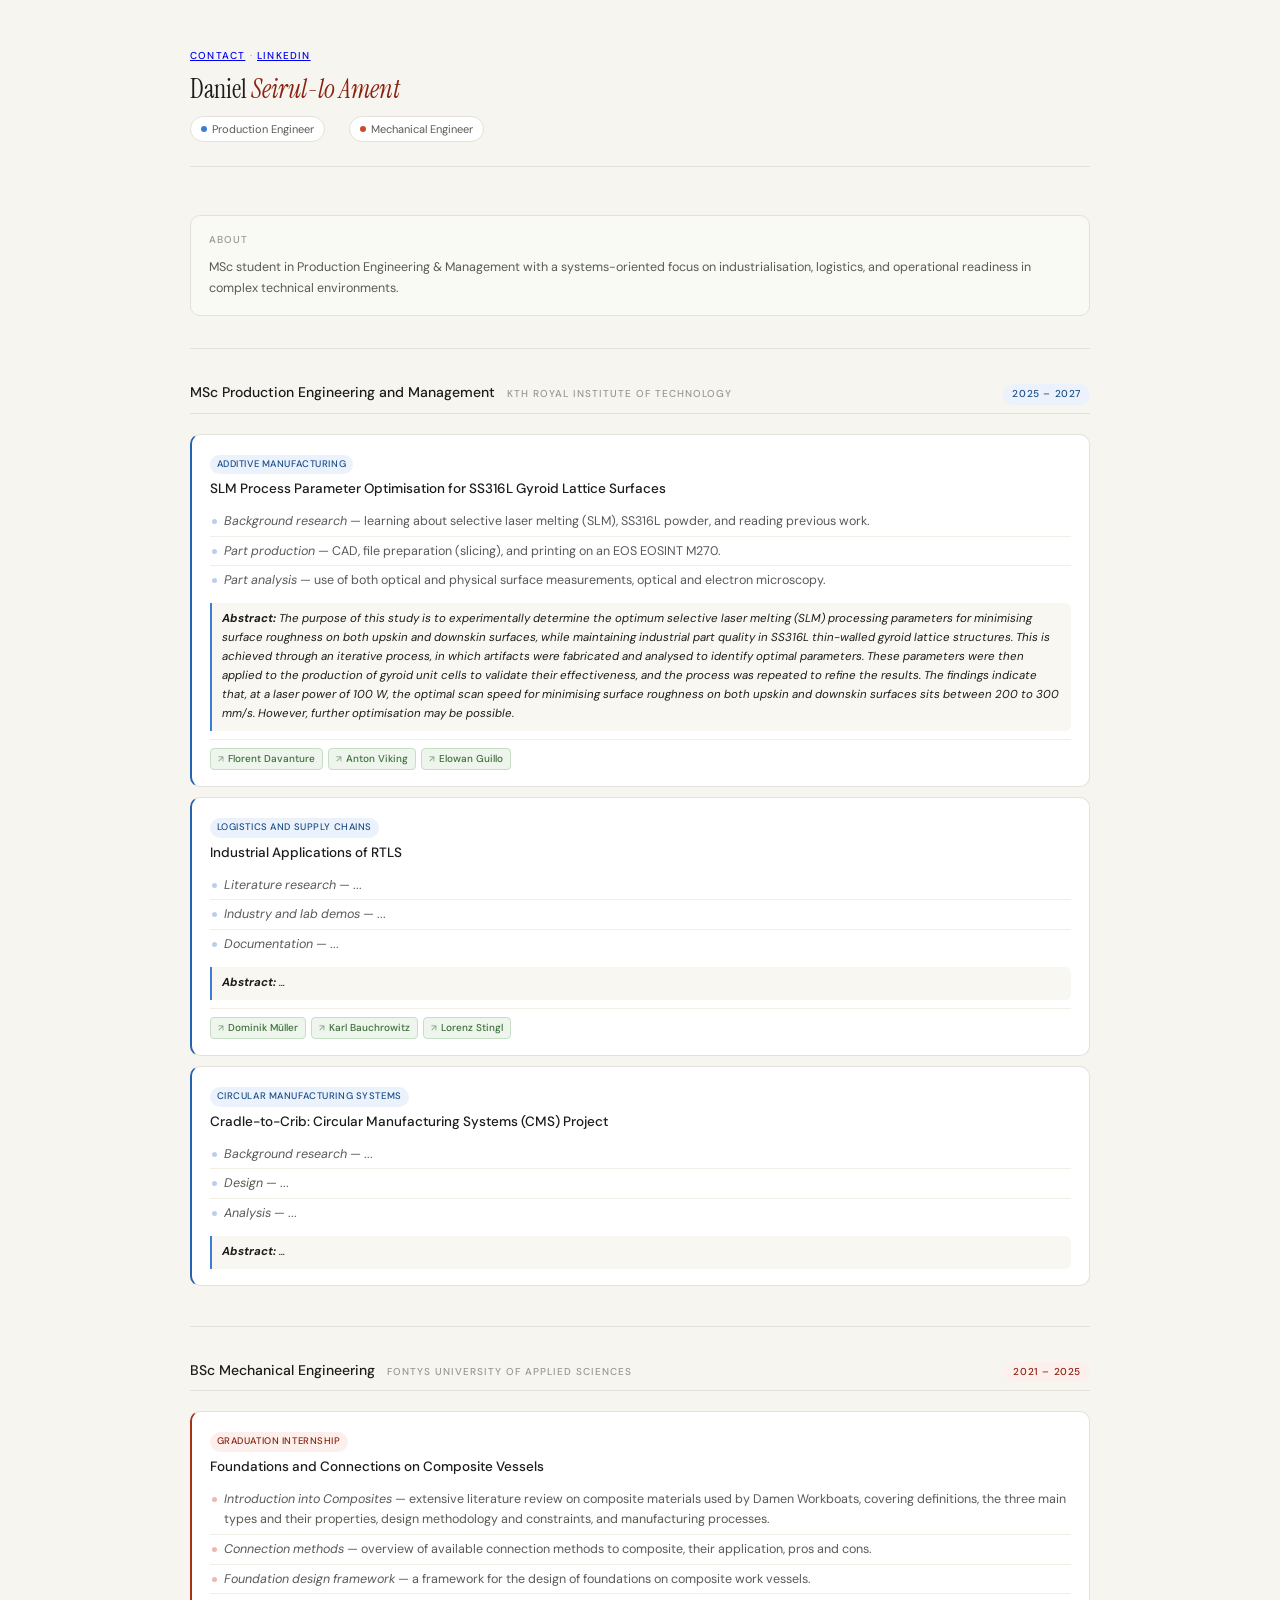
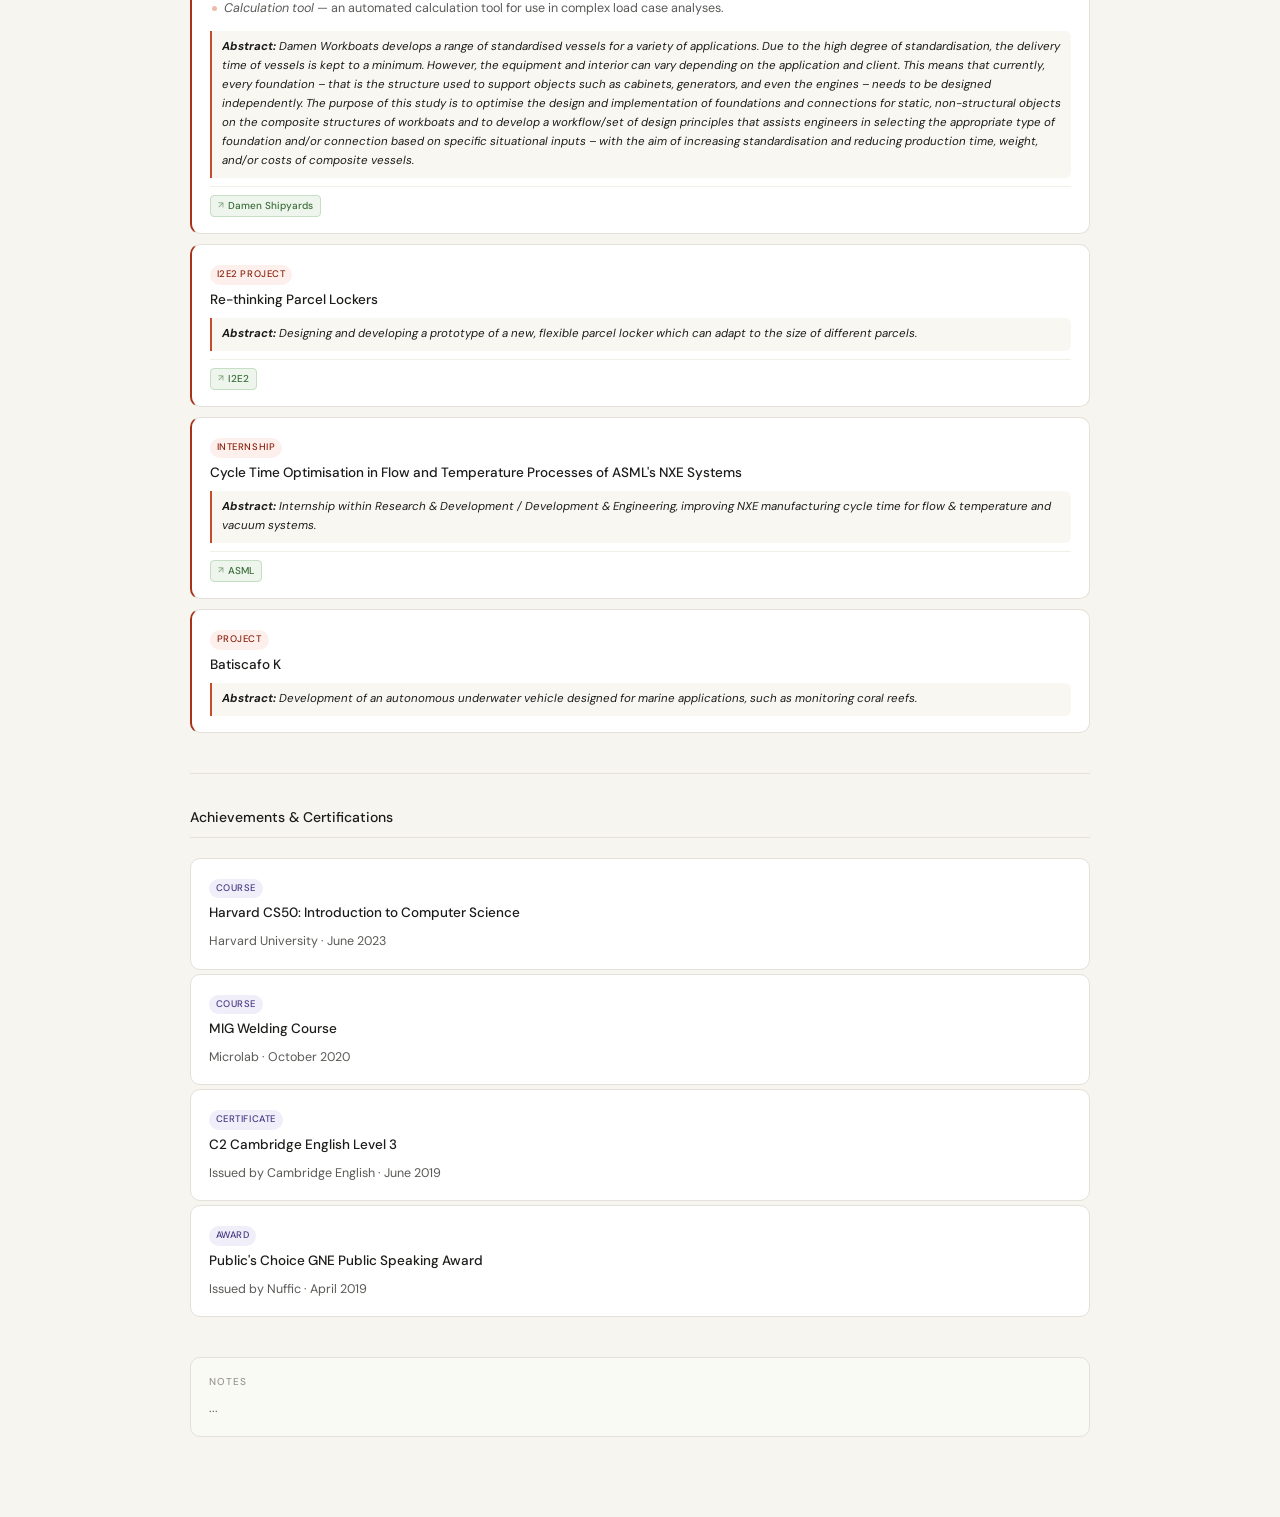
==== commit 68ee8425: "Update index.html" ====
--- a/index.html
+++ b/index.html
@@ -327,9 +327,9 @@
       </ul>
       <div class="project-abstract"><strong>Abstract:</strong> ...</div>
       <div class="collaborators">
-        <a class="collaborator-chip" href="https://www.linkedin.com/" target="_blank">Dominik</a>
-        <a class="collaborator-chip" href="https://www.linkedin.com/" target="_blank">Karl</a>
-        <a class="collaborator-chip" href="https://www.linkedin.com/" target="_blank">Lorenz</a>
+        <a class="collaborator-chip" href="https://www.linkedin.com/in/dominikmde/" target="_blank">Dominik Müller</a>
+        <a class="collaborator-chip" target="_blank">Karl Bauchrowitz</a>
+        <a class="collaborator-chip" target="_blank">Lorenz Stingl</a>
       </div>
     </div>
 
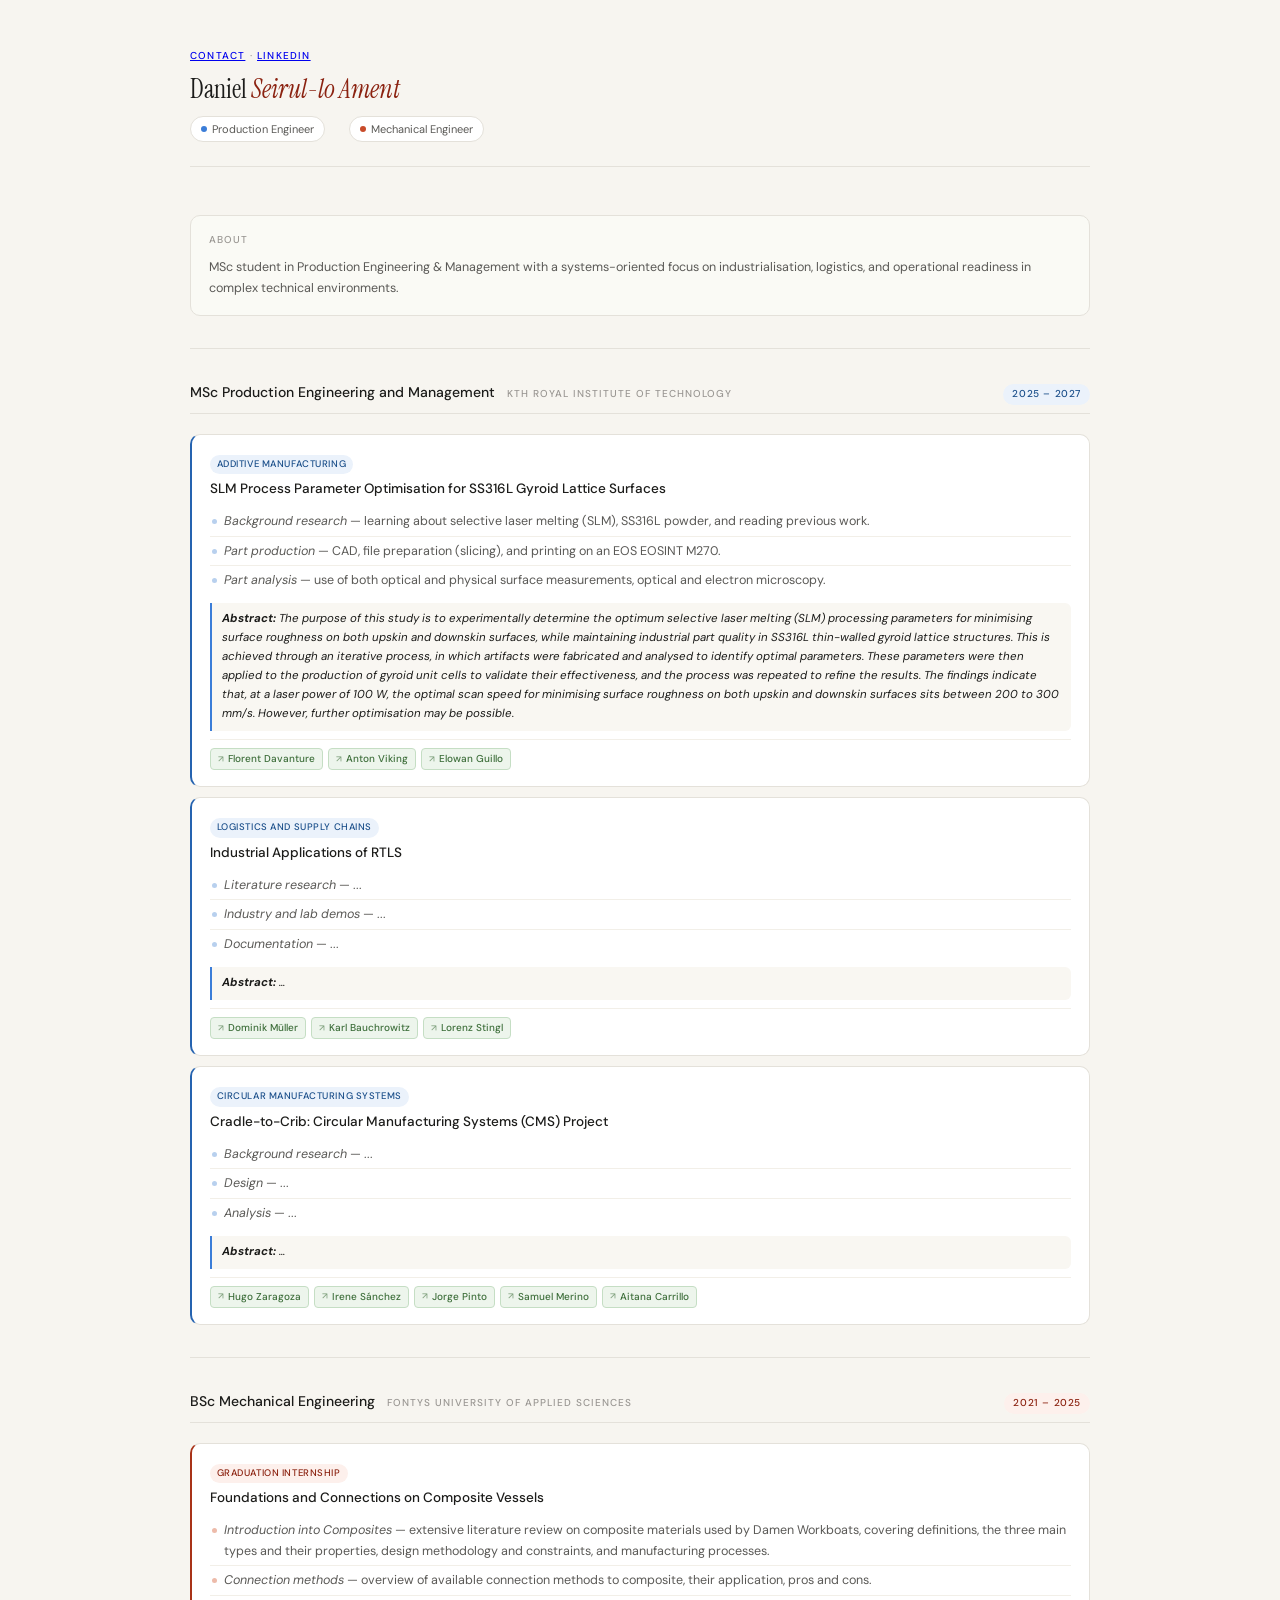
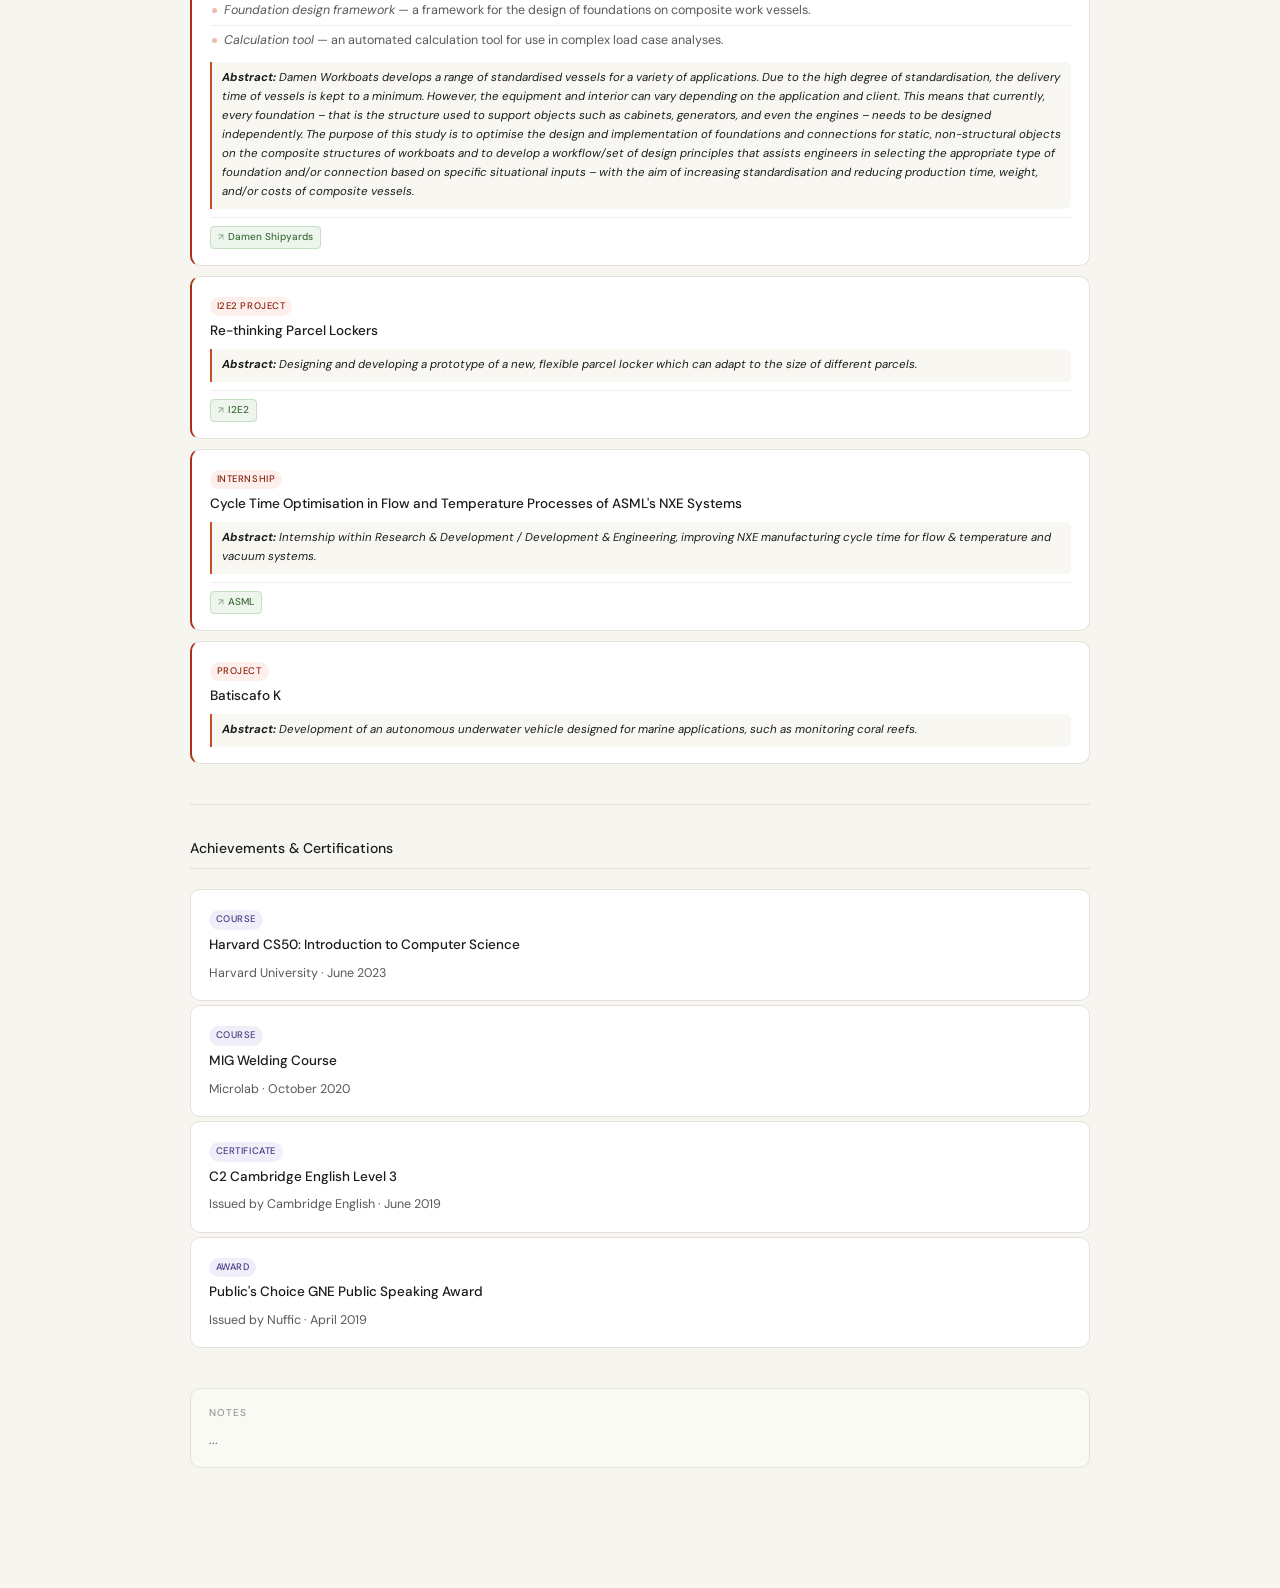
==== commit 5eca090d: "Update index.html" ====
--- a/index.html
+++ b/index.html
@@ -342,7 +342,13 @@
         <li><em>Analysis</em> — ...</li>
       </ul>
       <div class="project-abstract"><strong>Abstract:</strong> ...</div>
-    </div>
+      <div class="collaborators">
+      <a class="collaborator-chip" target="_blank">Hugo Zaragoza</a>
+      <a class="collaborator-chip" target="_blank">Irene Sánchez</a>
+      <a class="collaborator-chip" target="_blank">Jorge Pinto</a>
+      <a class="collaborator-chip" target="_blank">Samuel Merino</a>
+      <a class="collaborator-chip" target="_blank">Aitana Carrillo</a>
+      </div>
   </div>
 
   <hr class="section-divider">
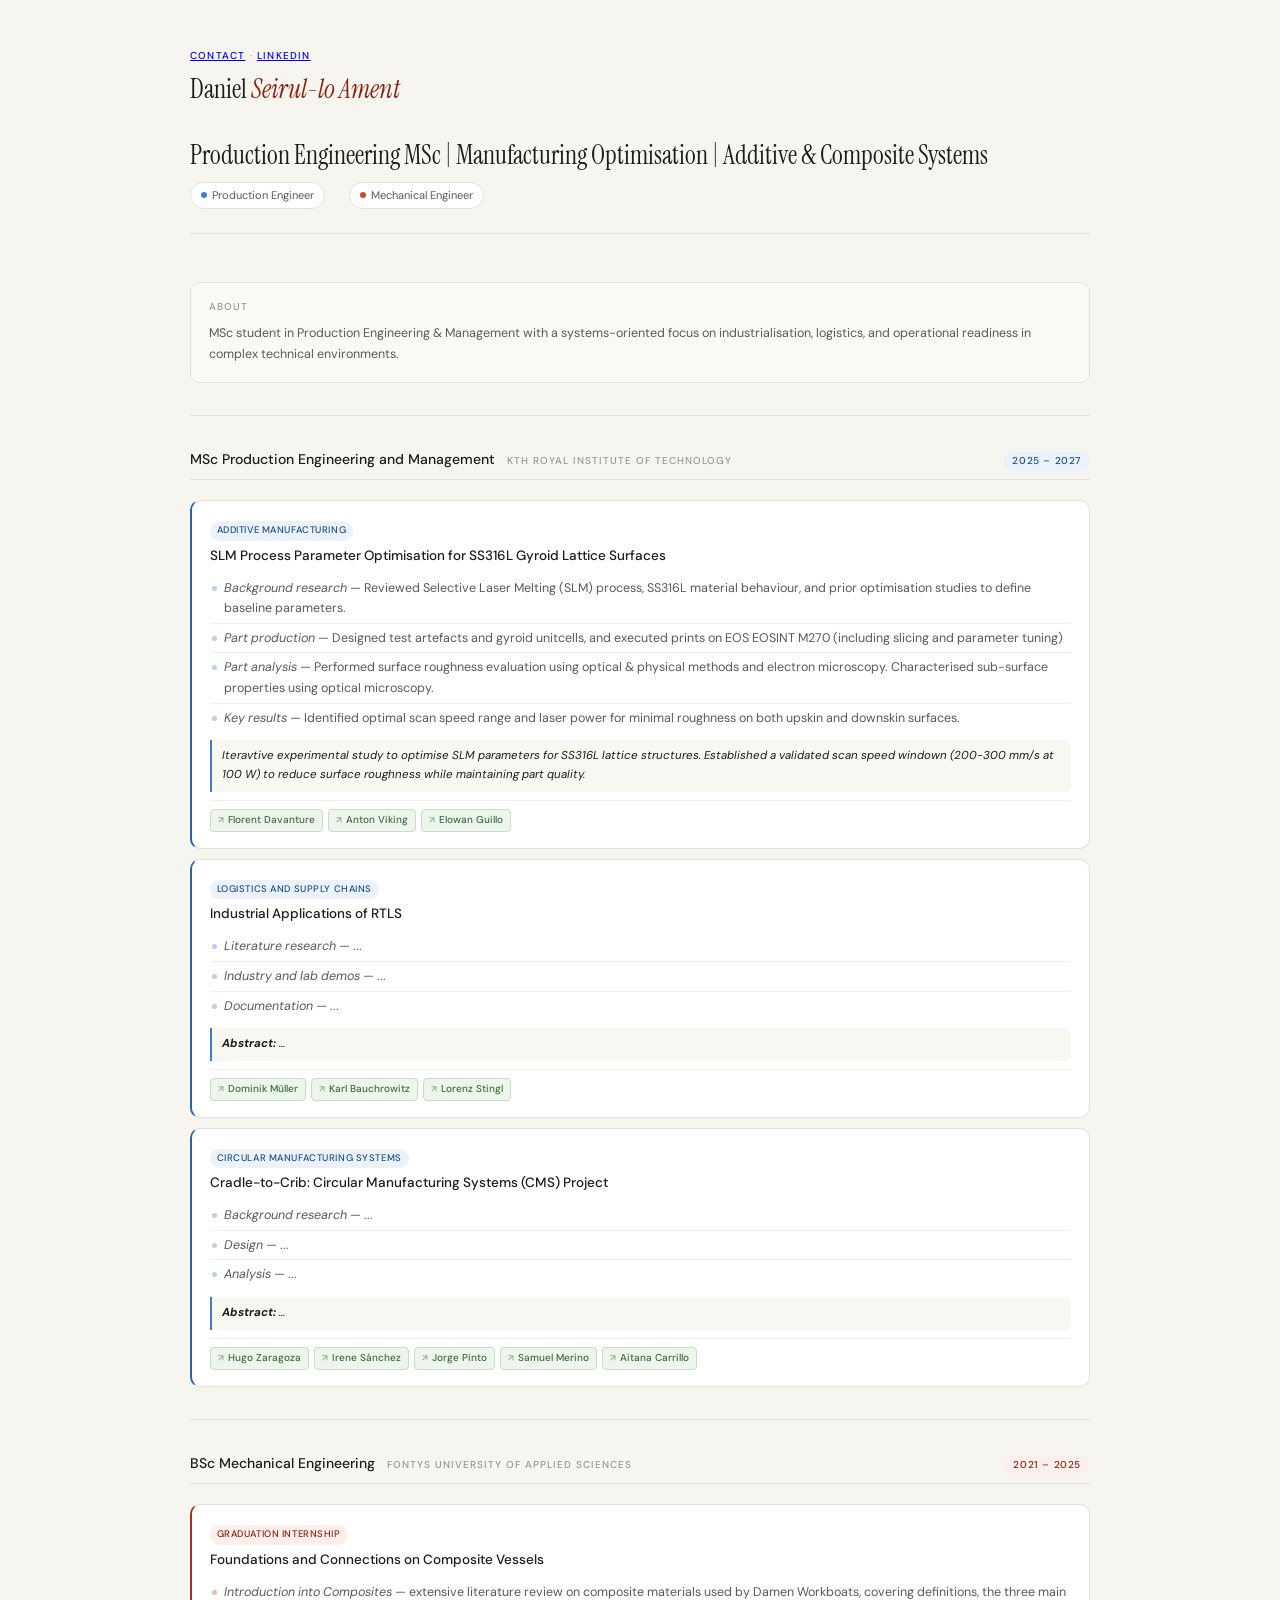
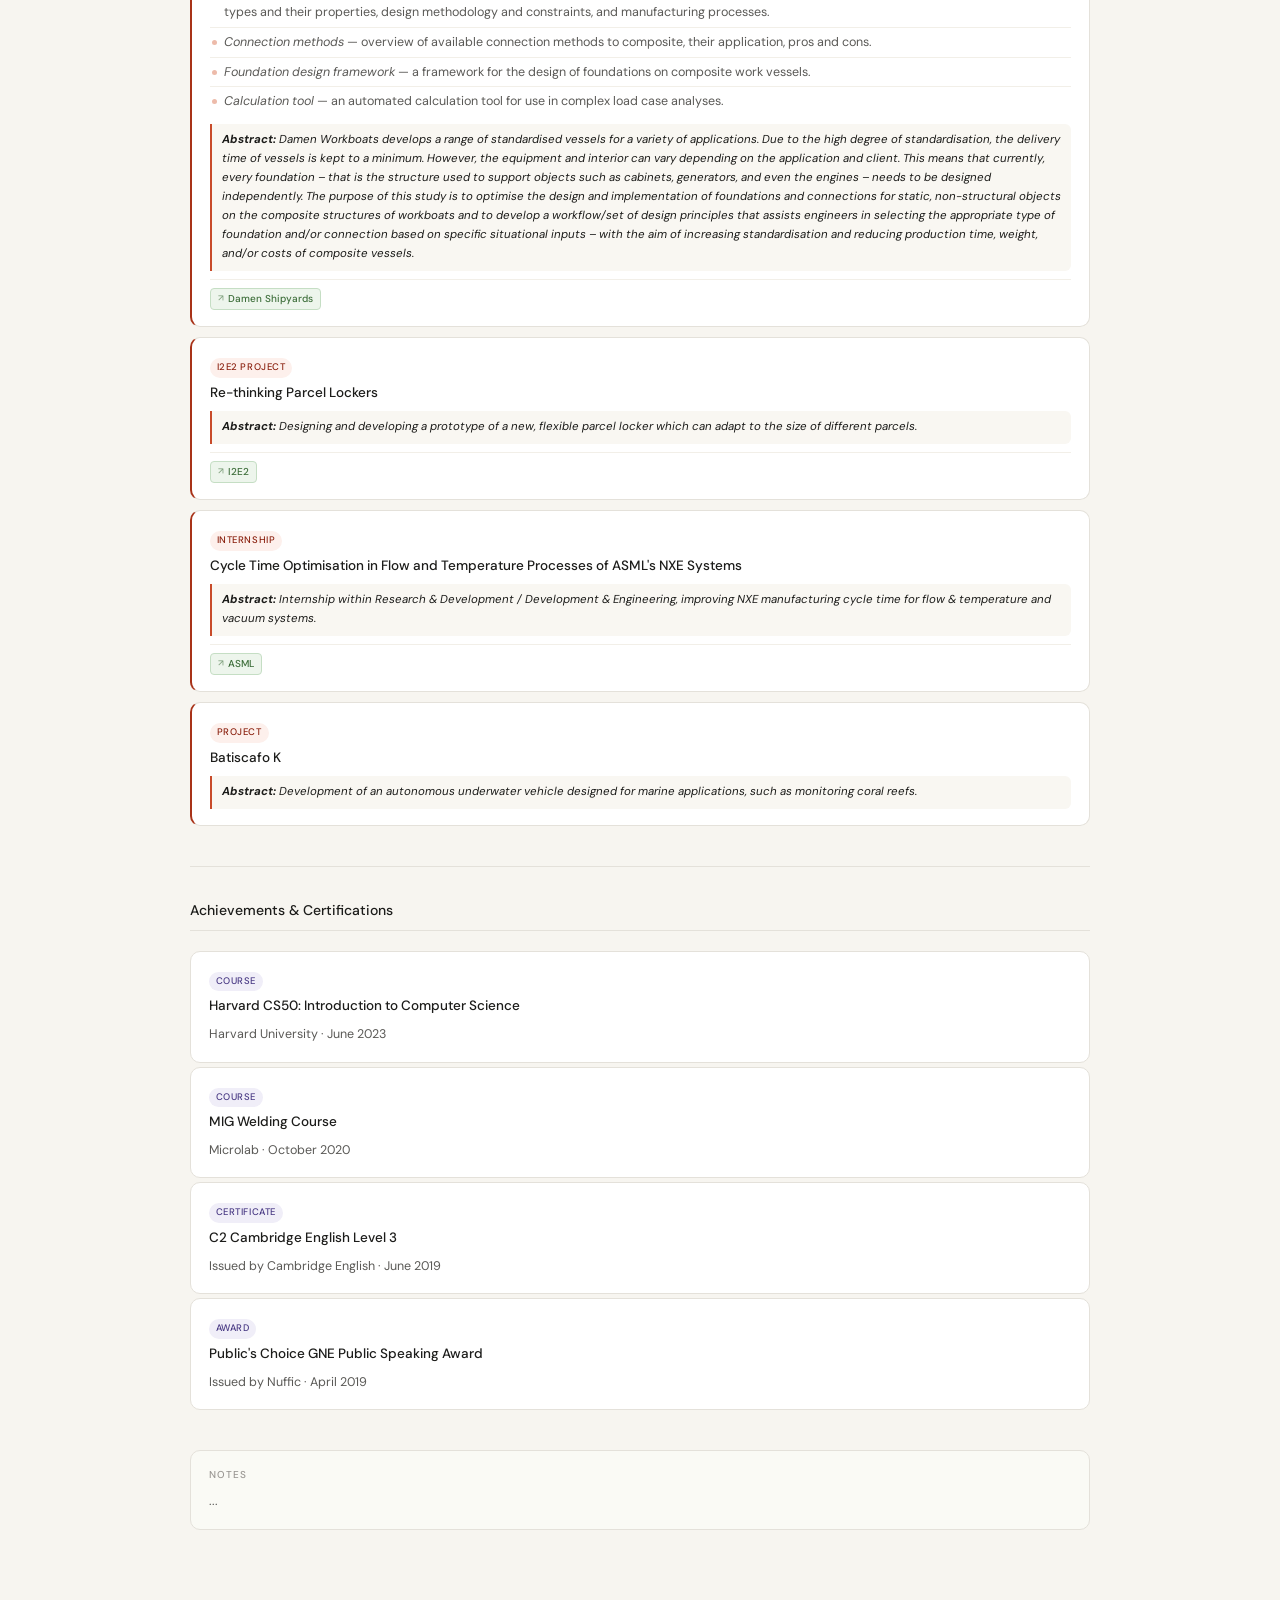
==== commit b0dba084: "Update project formatting" ====
--- a/index.html
+++ b/index.html
@@ -272,7 +272,8 @@
     <a class="links" href="mailto:d.seirulloament@gmail.com">Contact</a> ·
     <a href="https://www.linkedin.com/in/daniel-seirullo-ament/" target="_blank">LinkedIn</a>
   </div>
-  <h1 class="header-title">Daniel <em>Seirul-lo Ament</em></h1>
+  <h1 class="header-title">Daniel <em>Seirul-lo Ament</em></h1> <br>
+  <h2 class="header-title">Production Engineering MSc | Manufacturing Optimisation | Additive & Composite Systems</h2>
   <div class="header-meta">
     <span class="meta-pill"><span class="dot dot-kth"></span>Production Engineer</span>
     <span class="meta-pill"><span class="dot dot-fontys"></span>Mechanical Engineer</span>
@@ -303,13 +304,12 @@
       <div class="project-tag tag--kth">Additive Manufacturing</div>
       <div class="project-title">SLM Process Parameter Optimisation for SS316L Gyroid Lattice Surfaces</div>
       <ul class="contributions">
-        <li><em>Background research</em> — learning about selective laser melting (SLM), SS316L powder, and reading previous work.</li>
-        <li><em>Part production</em> — CAD, file preparation (slicing), and printing on an EOS EOSINT M270.</li>
-        <li><em>Part analysis</em> — use of both optical and physical surface measurements, optical and electron microscopy.</li>
+        <li><em>Background research</em> — Reviewed Selective Laser Melting (SLM) process, SS316L material behaviour, and prior optimisation studies to define baseline parameters.</li>
+        <li><em>Part production</em> — Designed test artefacts and gyroid unitcells, and executed prints on EOS EOSINT M270 (including slicing and parameter tuning)</li>
+        <li><em>Part analysis</em> — Performed surface roughness evaluation using optical & physical methods and electron microscopy. Characterised sub-surface properties using optical microscopy.</li>
+        <li><em>Key results</em> — Identified optimal scan speed range and laser power for minimal roughness on both upskin and downskin surfaces.</li>
       </ul>
-      <div class="project-abstract"><strong>Abstract:</strong> The purpose of this study is to experimentally determine the optimum selective laser melting (SLM) processing parameters for minimising surface roughness on both upskin and downskin surfaces, while maintaining industrial part quality in SS316L thin-walled gyroid lattice structures.
-This is achieved through an iterative process, in which artifacts were fabricated and analysed to identify optimal parameters. These parameters were then applied to the production of gyroid unit cells to validate their effectiveness, and the process was repeated to refine the results.
-The findings indicate that, at a laser power of 100 W, the optimal scan speed for minimising surface roughness on both upskin and downskin surfaces sits between 200 to 300 mm/s. However, further optimisation may be possible.</div>
+      <div class="project-abstract">Iteravtive experimental study to optimise SLM parameters for SS316L lattice structures. Established a validated scan speed windown (200-300 mm/s at 100 W) to reduce surface roughness while maintaining part quality.</div>
       <div class="collaborators">
         <a class="collaborator-chip" href="https://www.linkedin.com/in/florent-davanture-79289427a/" target="_blank">Florent Davanture</a>
         <a class="collaborator-chip" href="https://www.linkedin.com/in/anton-v-689244131/" target="_blank">Anton Viking</a>
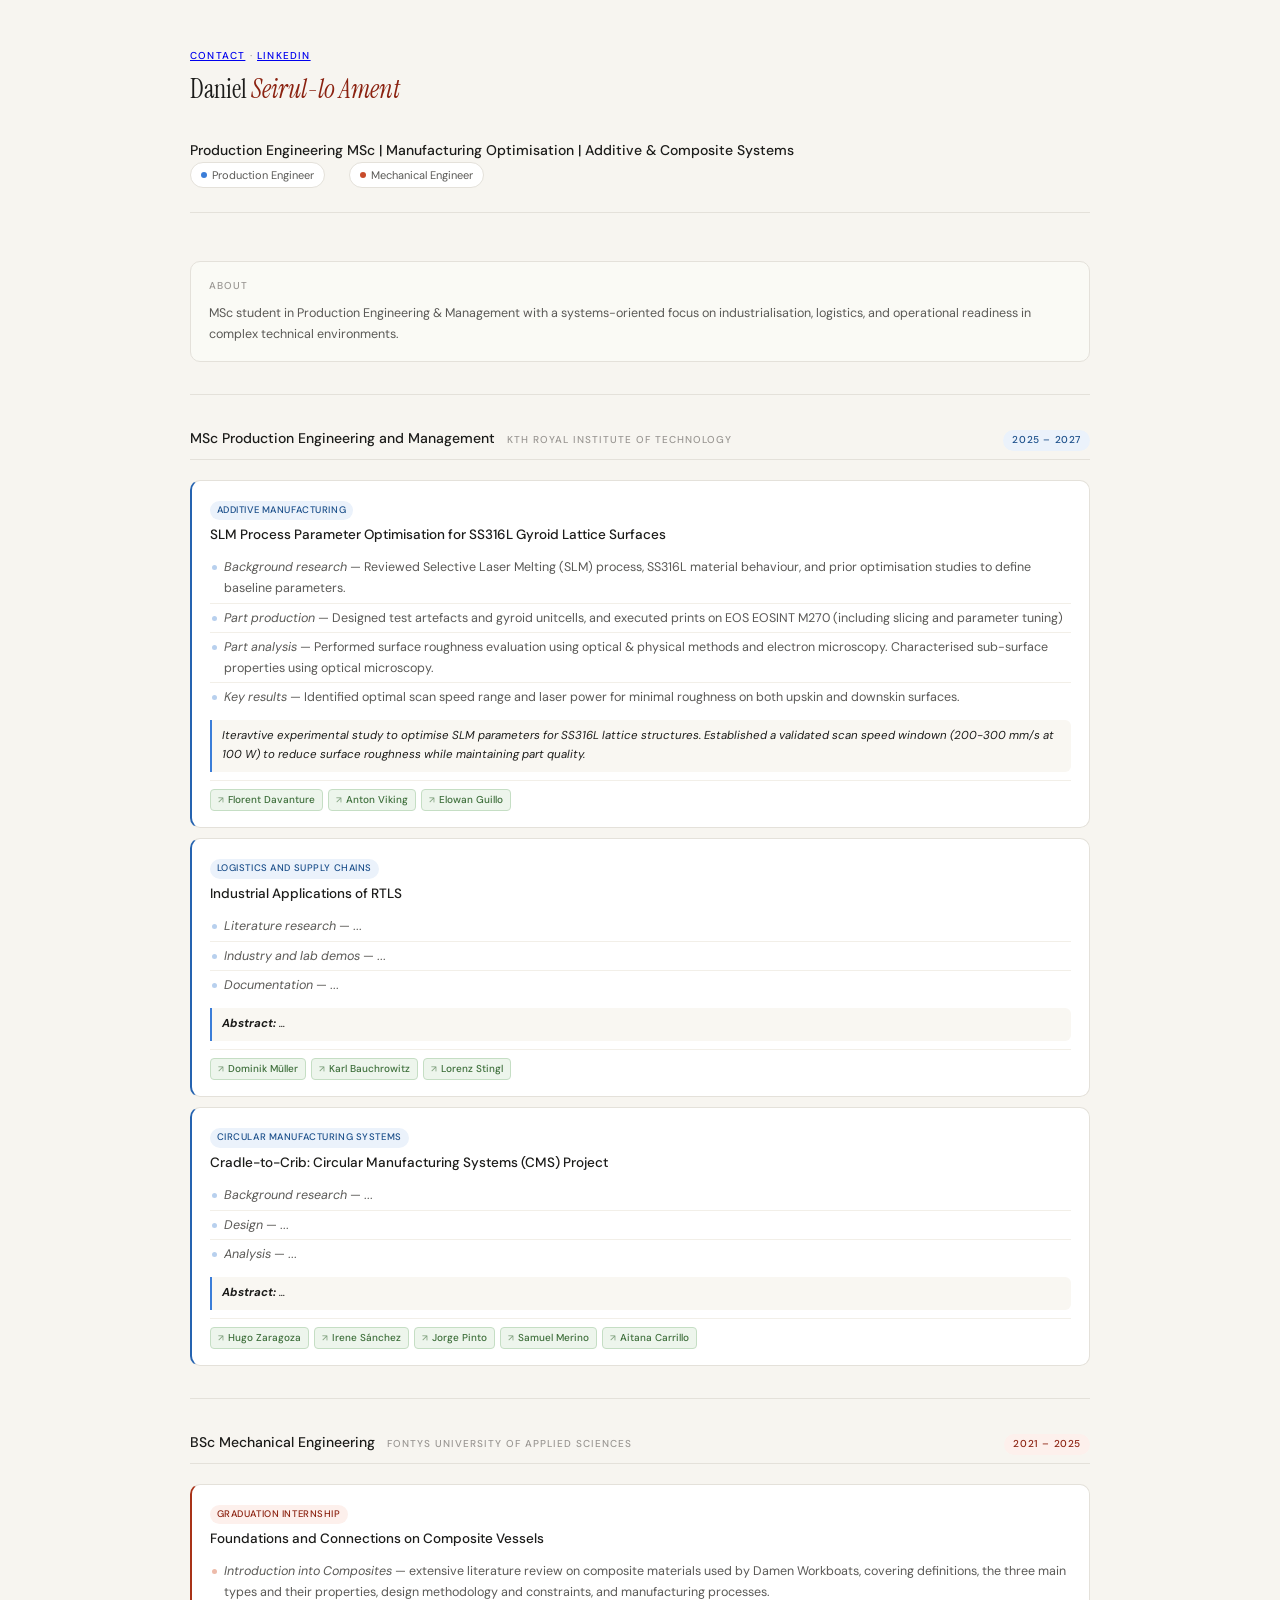
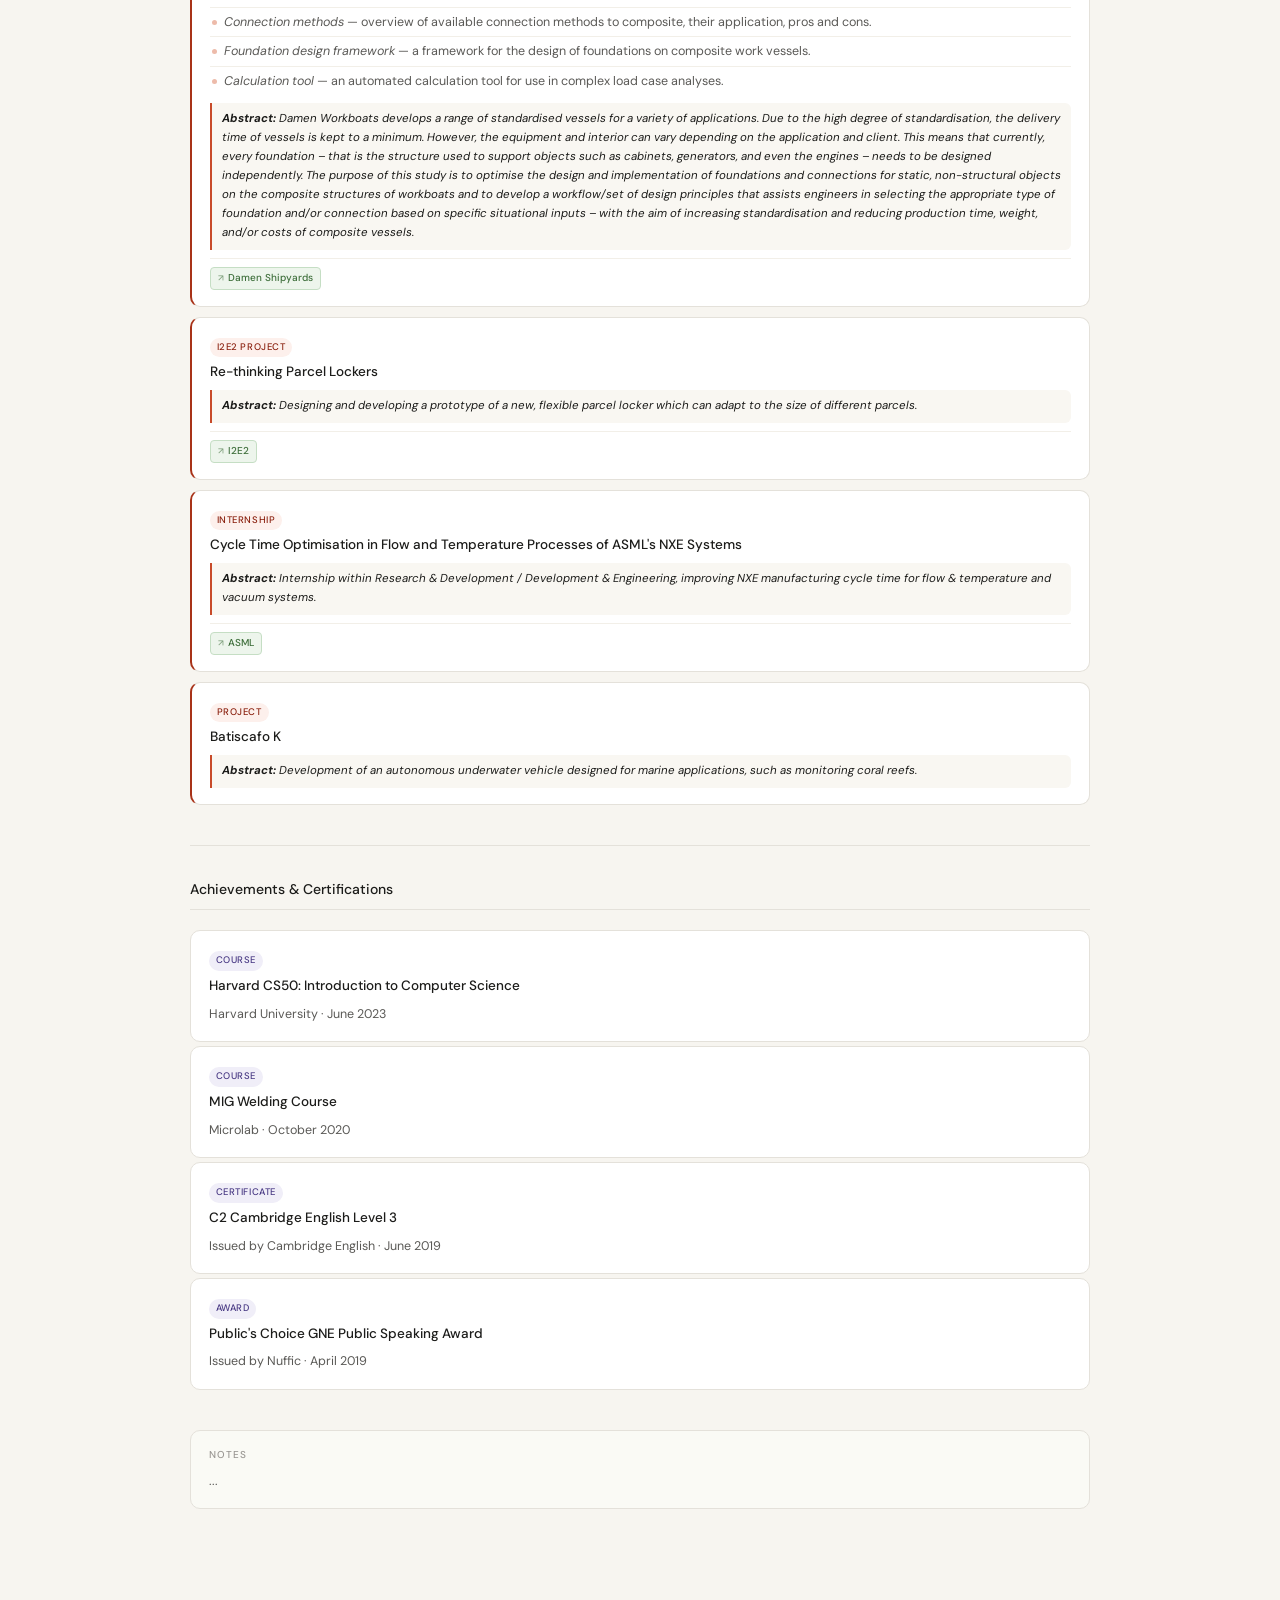
==== commit 90a37917: "Update index.html" ====
--- a/index.html
+++ b/index.html
@@ -273,7 +273,7 @@
     <a href="https://www.linkedin.com/in/daniel-seirullo-ament/" target="_blank">LinkedIn</a>
   </div>
   <h1 class="header-title">Daniel <em>Seirul-lo Ament</em></h1> <br>
-  <h2 class="header-title">Production Engineering MSc | Manufacturing Optimisation | Additive & Composite Systems</h2>
+  <span class="institution-degree">Production Engineering MSc | Manufacturing Optimisation | Additive & Composite Systems</span>
   <div class="header-meta">
     <span class="meta-pill"><span class="dot dot-kth"></span>Production Engineer</span>
     <span class="meta-pill"><span class="dot dot-fontys"></span>Mechanical Engineer</span>
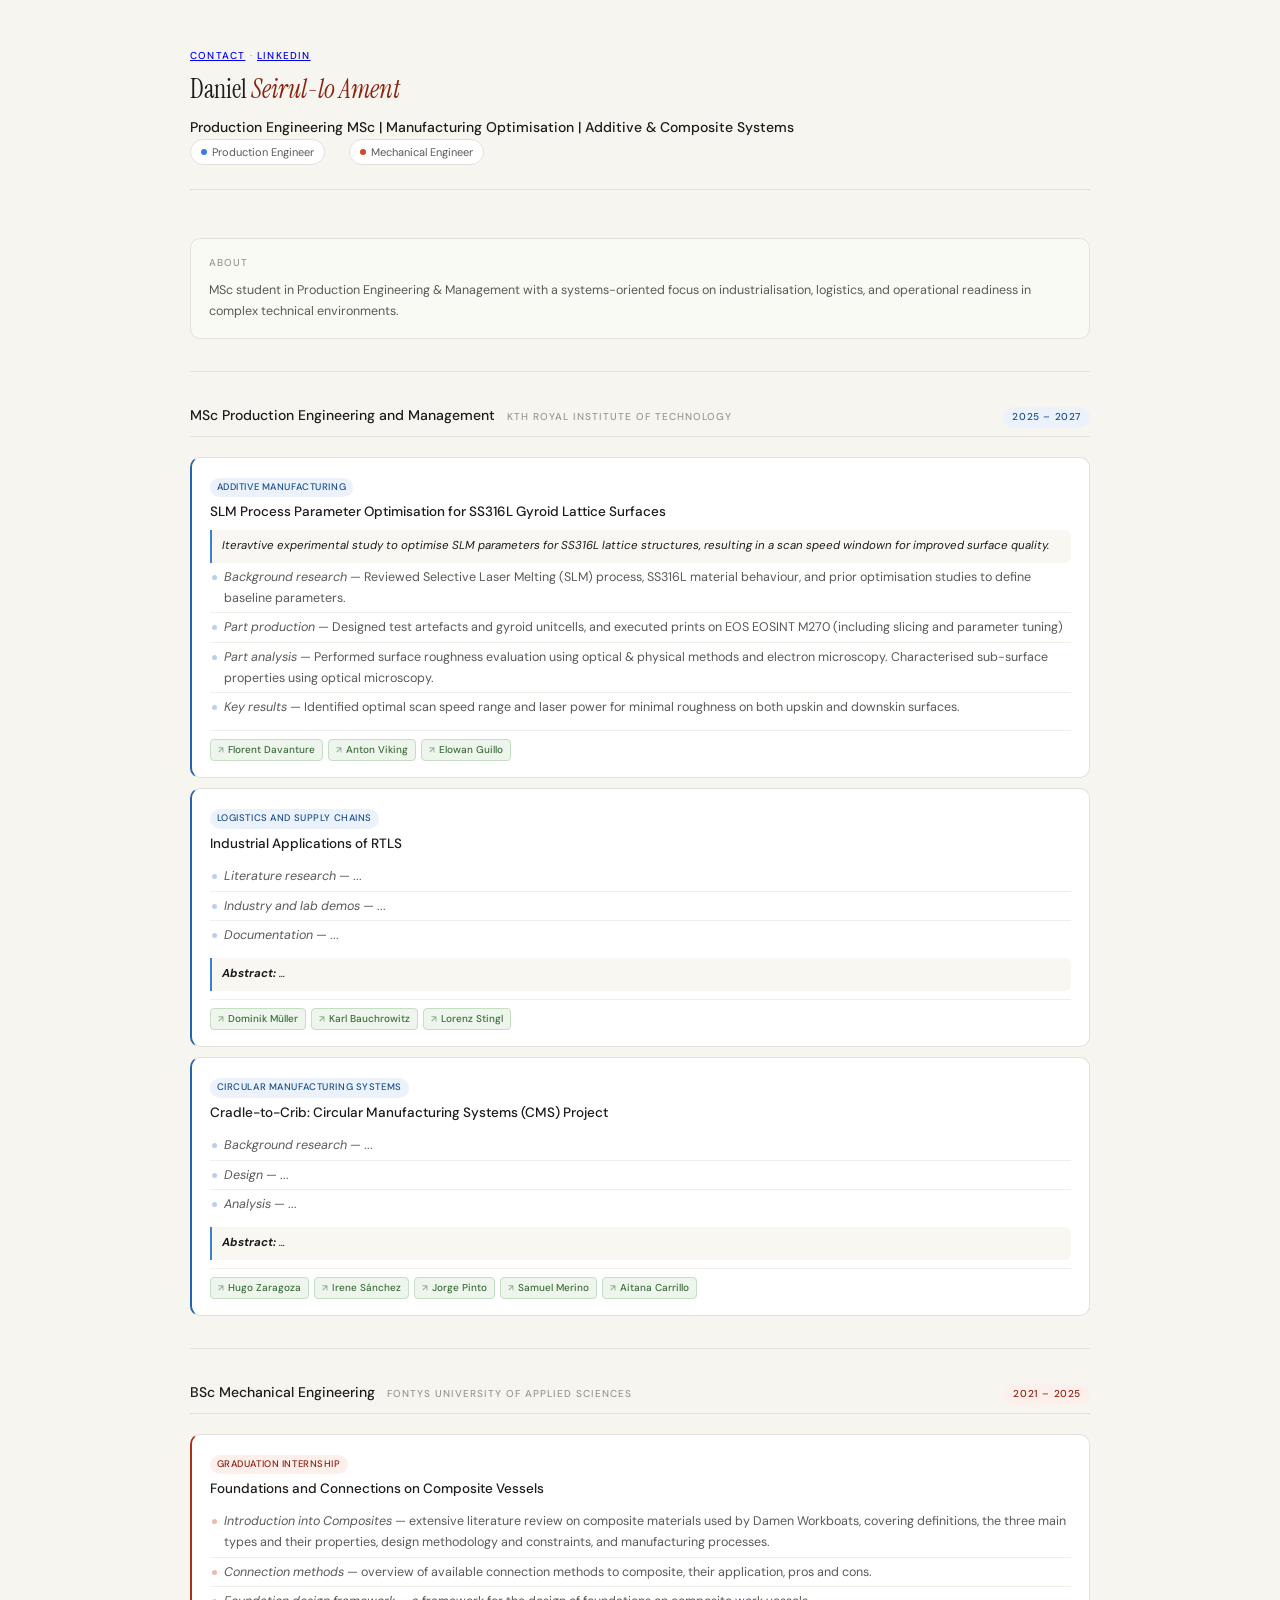
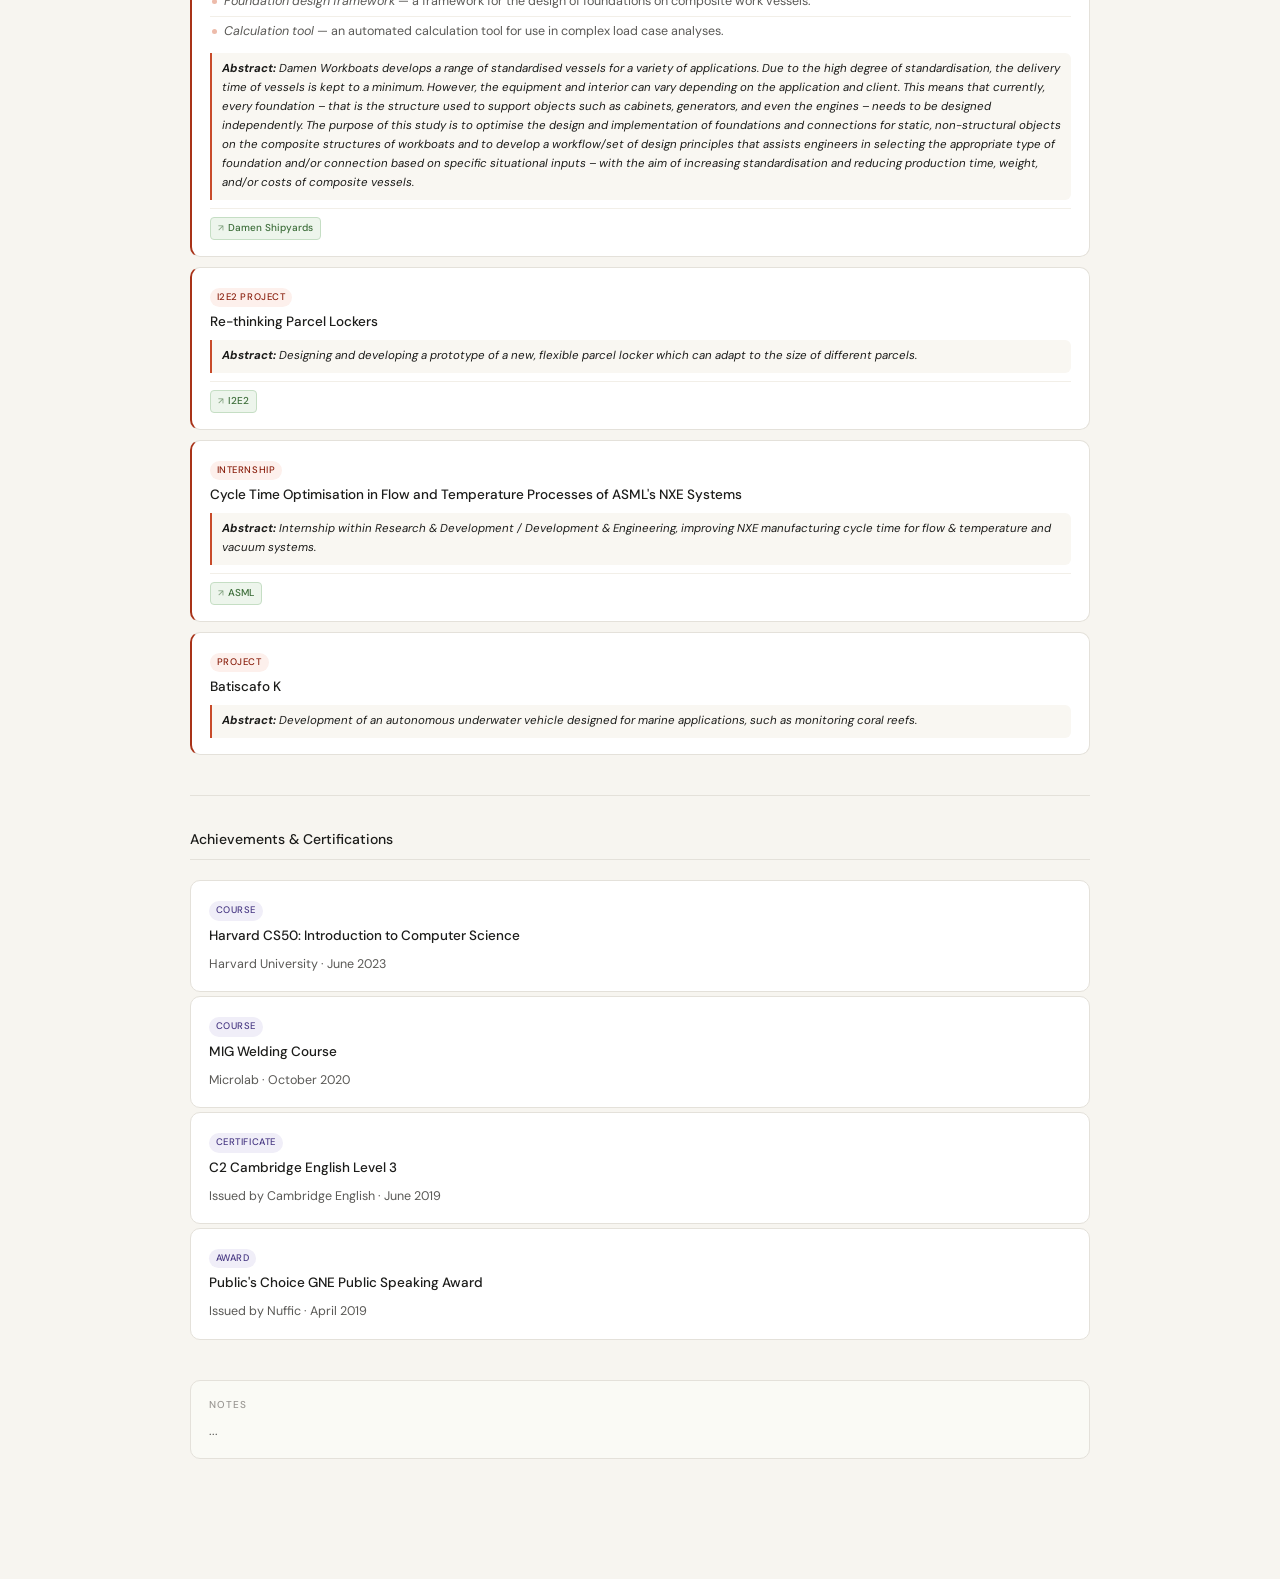
==== commit 76a85080: "Update index.html" ====
--- a/index.html
+++ b/index.html
@@ -272,7 +272,7 @@
     <a class="links" href="mailto:d.seirulloament@gmail.com">Contact</a> ·
     <a href="https://www.linkedin.com/in/daniel-seirullo-ament/" target="_blank">LinkedIn</a>
   </div>
-  <h1 class="header-title">Daniel <em>Seirul-lo Ament</em></h1> <br>
+  <h1 class="header-title">Daniel <em>Seirul-lo Ament</em></h1>
   <span class="institution-degree">Production Engineering MSc | Manufacturing Optimisation | Additive & Composite Systems</span>
   <div class="header-meta">
     <span class="meta-pill"><span class="dot dot-kth"></span>Production Engineer</span>
@@ -303,13 +303,14 @@
     <div class="project-card project-card--kth">
       <div class="project-tag tag--kth">Additive Manufacturing</div>
       <div class="project-title">SLM Process Parameter Optimisation for SS316L Gyroid Lattice Surfaces</div>
+      <div class="project-abstract">Iteravtive experimental study to optimise SLM parameters for SS316L lattice structures, resulting in a scan speed windown  for improved surface quality.</div>
       <ul class="contributions">
         <li><em>Background research</em> — Reviewed Selective Laser Melting (SLM) process, SS316L material behaviour, and prior optimisation studies to define baseline parameters.</li>
         <li><em>Part production</em> — Designed test artefacts and gyroid unitcells, and executed prints on EOS EOSINT M270 (including slicing and parameter tuning)</li>
         <li><em>Part analysis</em> — Performed surface roughness evaluation using optical & physical methods and electron microscopy. Characterised sub-surface properties using optical microscopy.</li>
         <li><em>Key results</em> — Identified optimal scan speed range and laser power for minimal roughness on both upskin and downskin surfaces.</li>
       </ul>
-      <div class="project-abstract">Iteravtive experimental study to optimise SLM parameters for SS316L lattice structures. Established a validated scan speed windown (200-300 mm/s at 100 W) to reduce surface roughness while maintaining part quality.</div>
+      <!--<div class="project-abstract">Iteravtive experimental study to optimise SLM parameters for SS316L lattice structures, resulting in a scan speed windown  for improved surface quality.</div>-->
       <div class="collaborators">
         <a class="collaborator-chip" href="https://www.linkedin.com/in/florent-davanture-79289427a/" target="_blank">Florent Davanture</a>
         <a class="collaborator-chip" href="https://www.linkedin.com/in/anton-v-689244131/" target="_blank">Anton Viking</a>
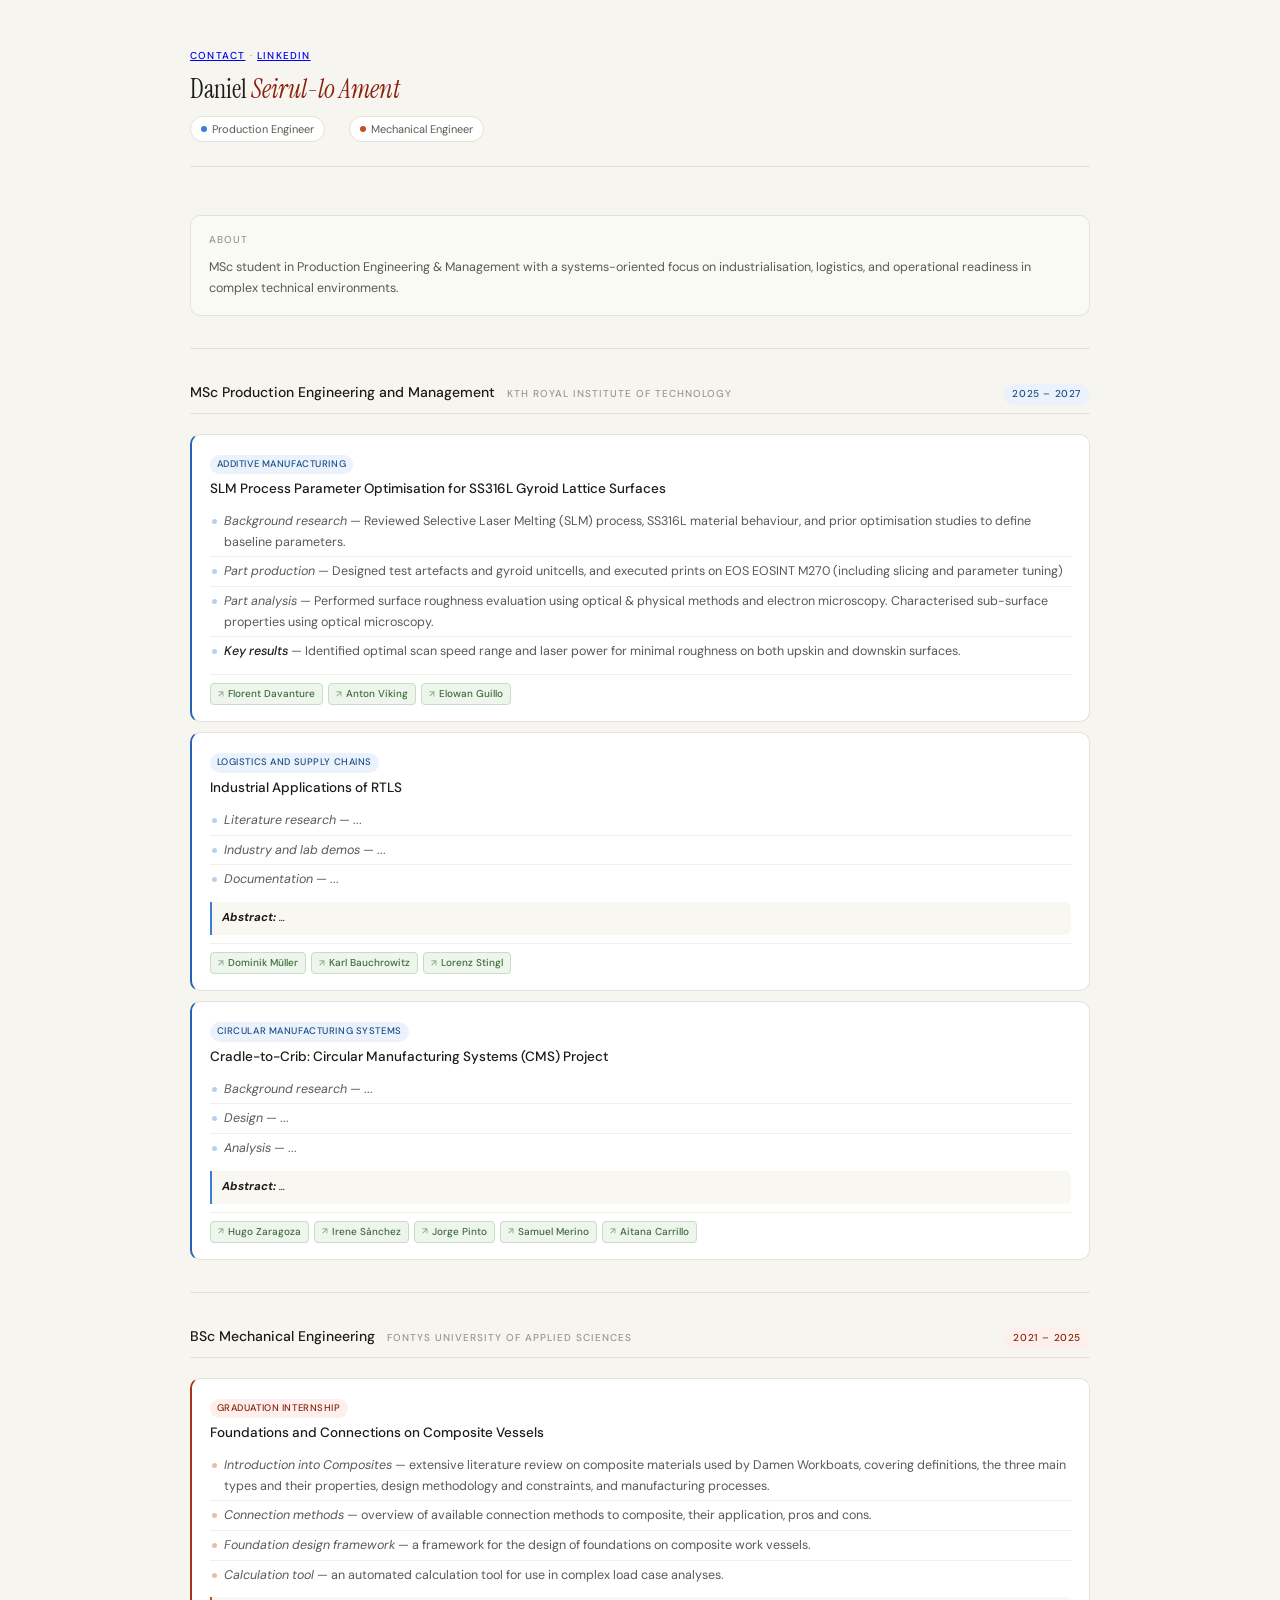
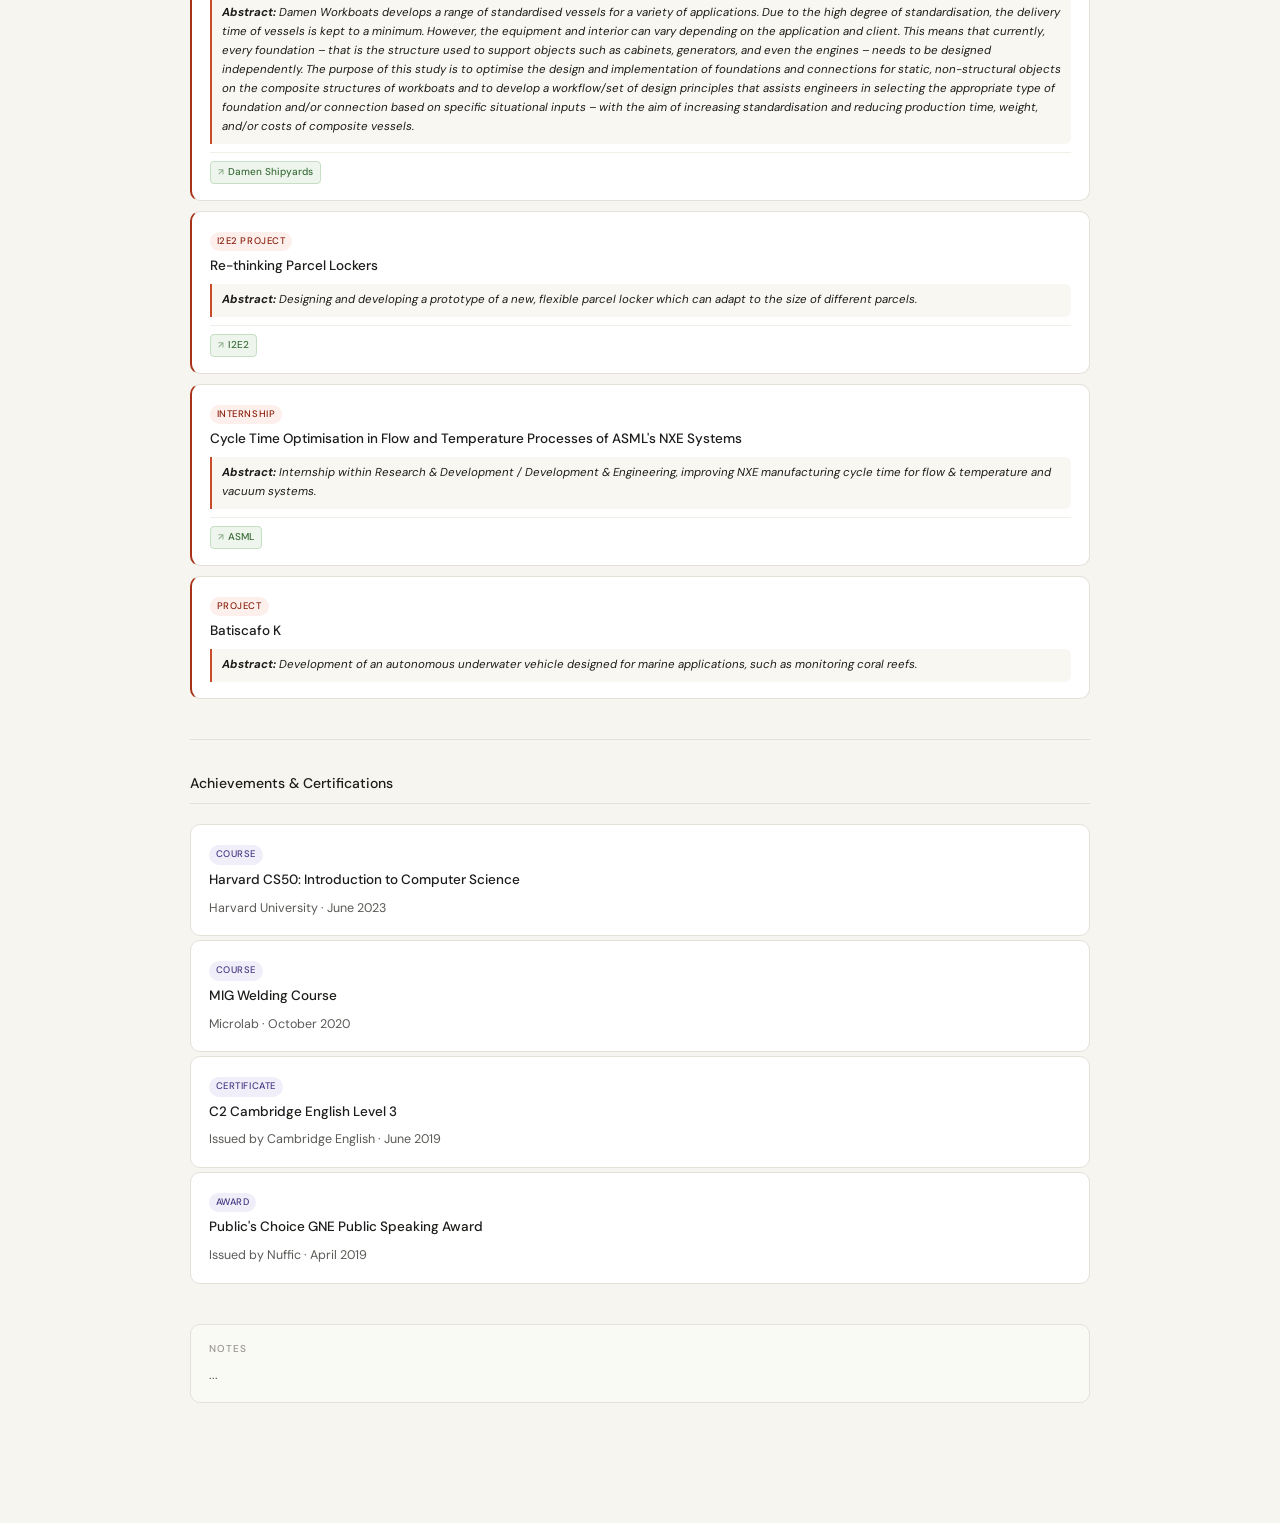
==== commit 3be19c84: "Update index.html" ====
--- a/index.html
+++ b/index.html
@@ -273,7 +273,6 @@
     <a href="https://www.linkedin.com/in/daniel-seirullo-ament/" target="_blank">LinkedIn</a>
   </div>
   <h1 class="header-title">Daniel <em>Seirul-lo Ament</em></h1>
-  <span class="institution-degree">Production Engineering MSc | Manufacturing Optimisation | Additive & Composite Systems</span>
   <div class="header-meta">
     <span class="meta-pill"><span class="dot dot-kth"></span>Production Engineer</span>
     <span class="meta-pill"><span class="dot dot-fontys"></span>Mechanical Engineer</span>
@@ -303,12 +302,11 @@
     <div class="project-card project-card--kth">
       <div class="project-tag tag--kth">Additive Manufacturing</div>
       <div class="project-title">SLM Process Parameter Optimisation for SS316L Gyroid Lattice Surfaces</div>
-      <div class="project-abstract">Iteravtive experimental study to optimise SLM parameters for SS316L lattice structures, resulting in a scan speed windown  for improved surface quality.</div>
       <ul class="contributions">
         <li><em>Background research</em> — Reviewed Selective Laser Melting (SLM) process, SS316L material behaviour, and prior optimisation studies to define baseline parameters.</li>
         <li><em>Part production</em> — Designed test artefacts and gyroid unitcells, and executed prints on EOS EOSINT M270 (including slicing and parameter tuning)</li>
         <li><em>Part analysis</em> — Performed surface roughness evaluation using optical & physical methods and electron microscopy. Characterised sub-surface properties using optical microscopy.</li>
-        <li><em>Key results</em> — Identified optimal scan speed range and laser power for minimal roughness on both upskin and downskin surfaces.</li>
+        <li><em><strong>Key results</strong></em> — Identified optimal scan speed range and laser power for minimal roughness on both upskin and downskin surfaces.</li>
       </ul>
       <!--<div class="project-abstract">Iteravtive experimental study to optimise SLM parameters for SS316L lattice structures, resulting in a scan speed windown  for improved surface quality.</div>-->
       <div class="collaborators">
